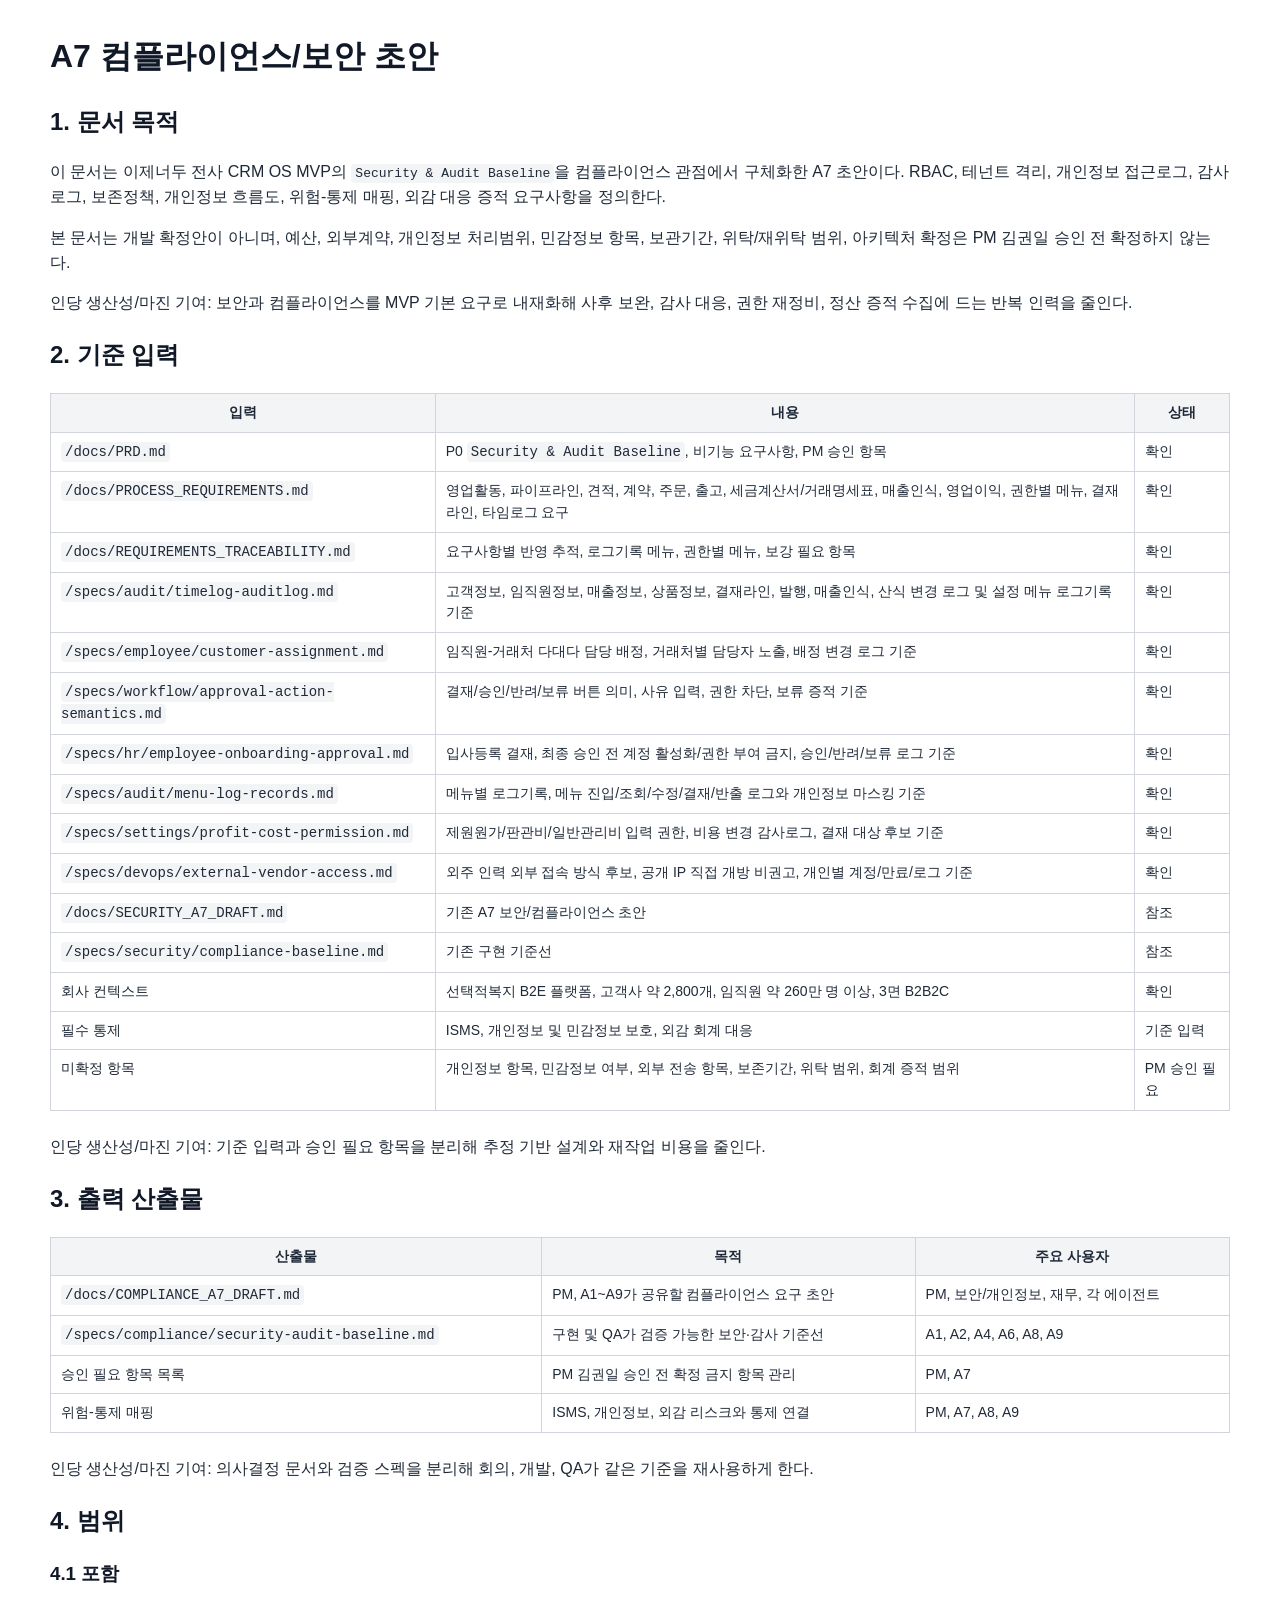
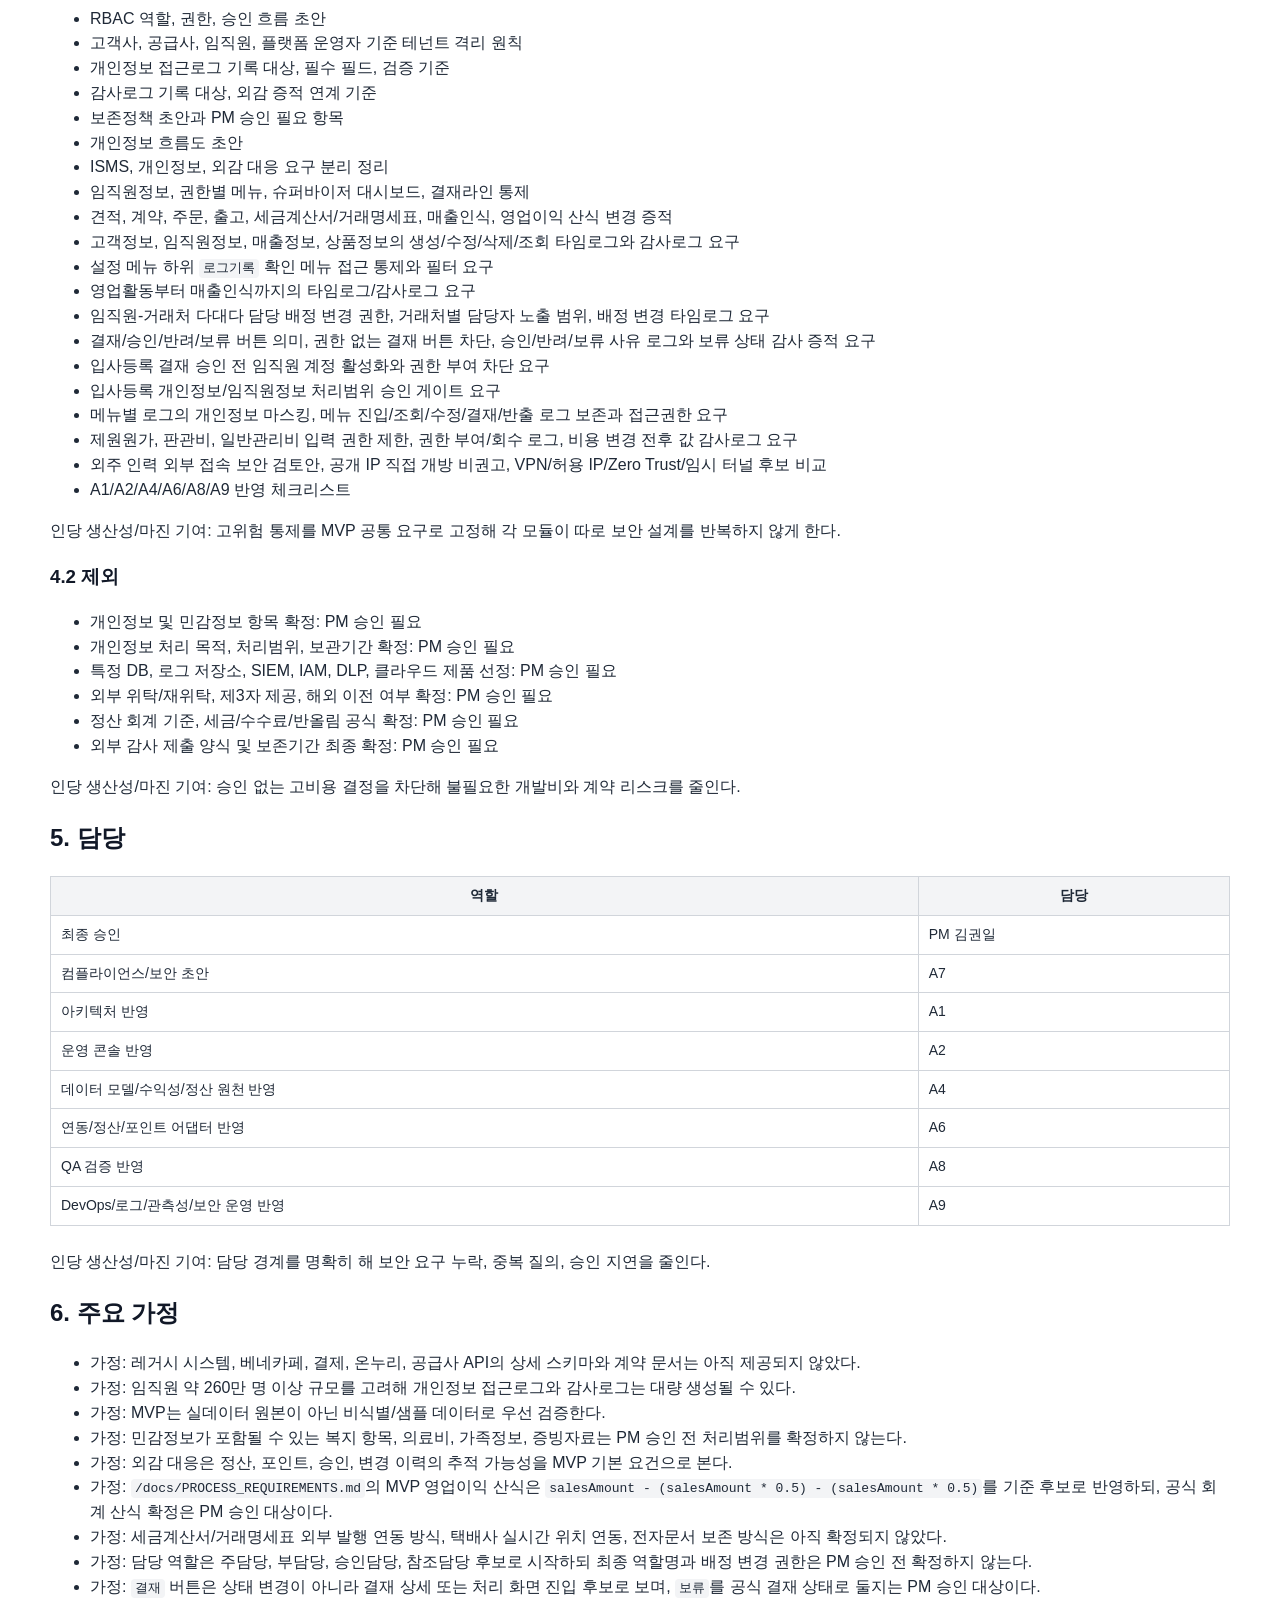
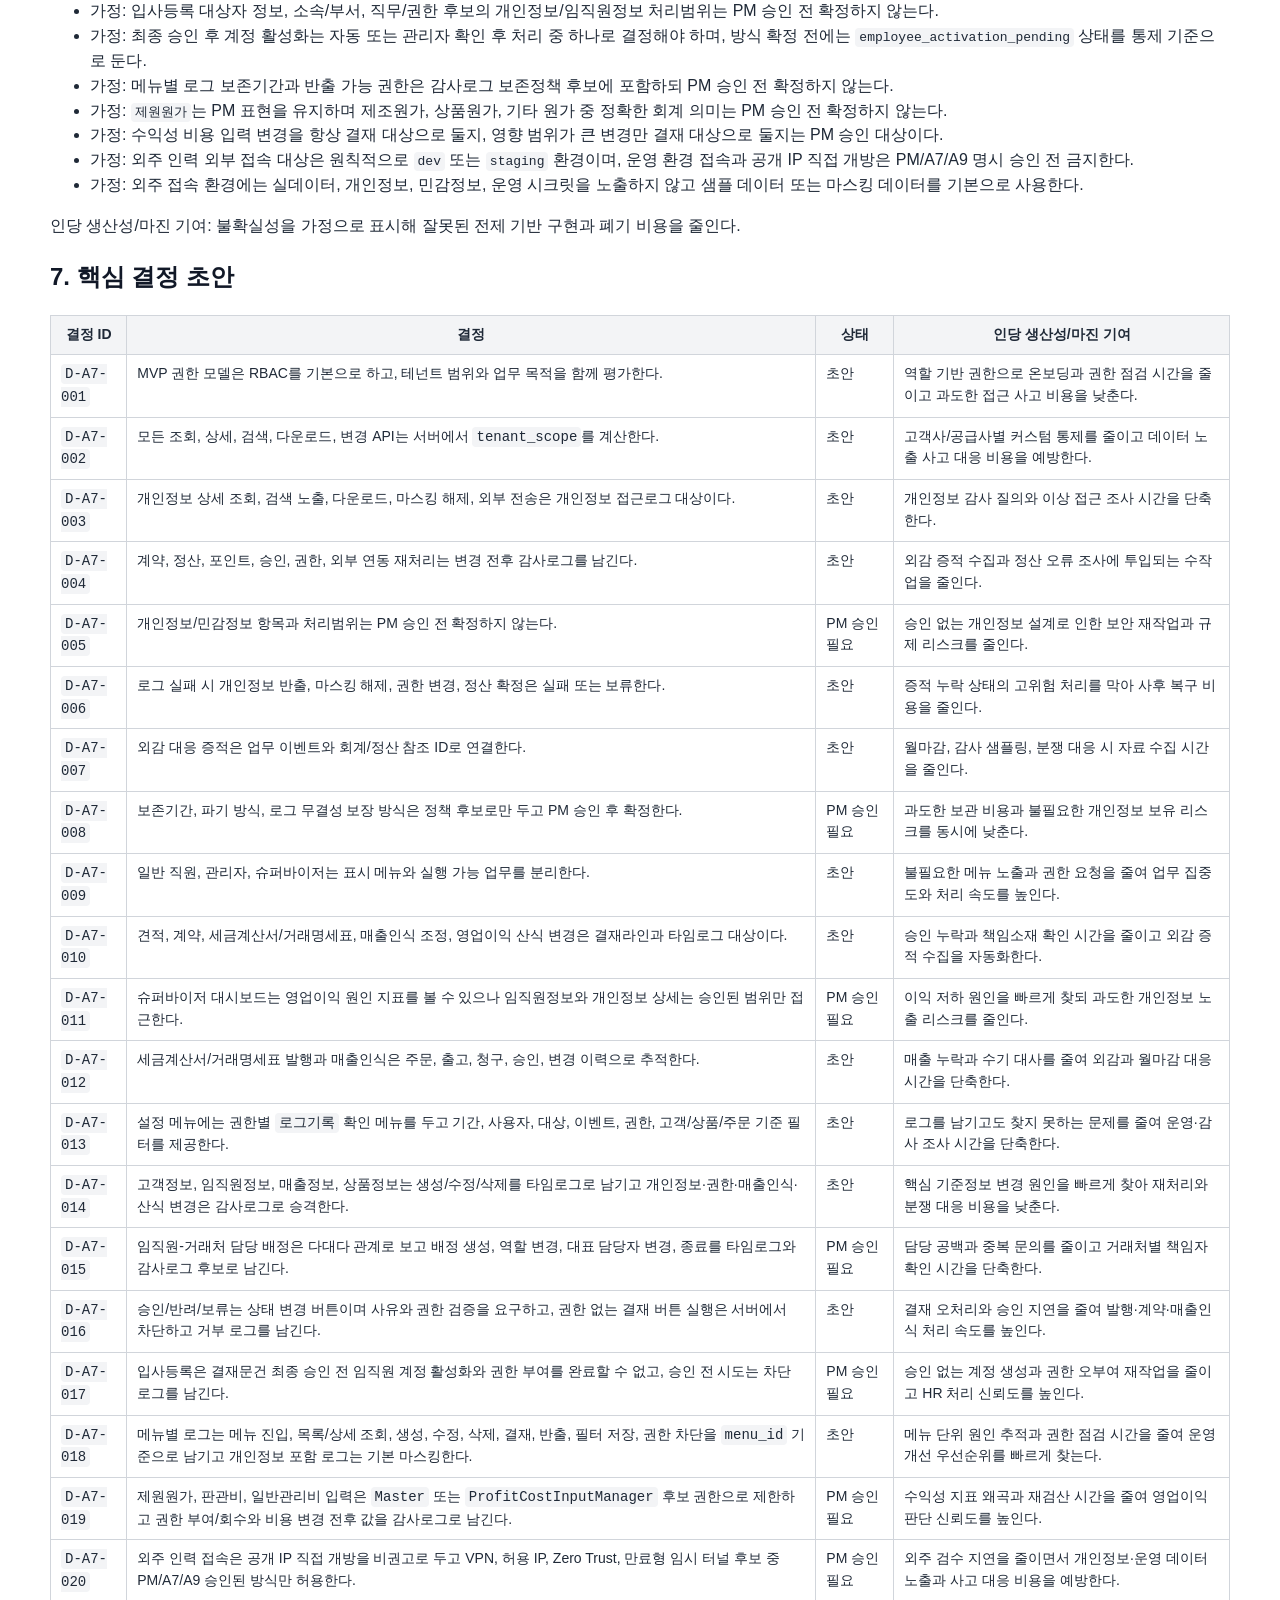
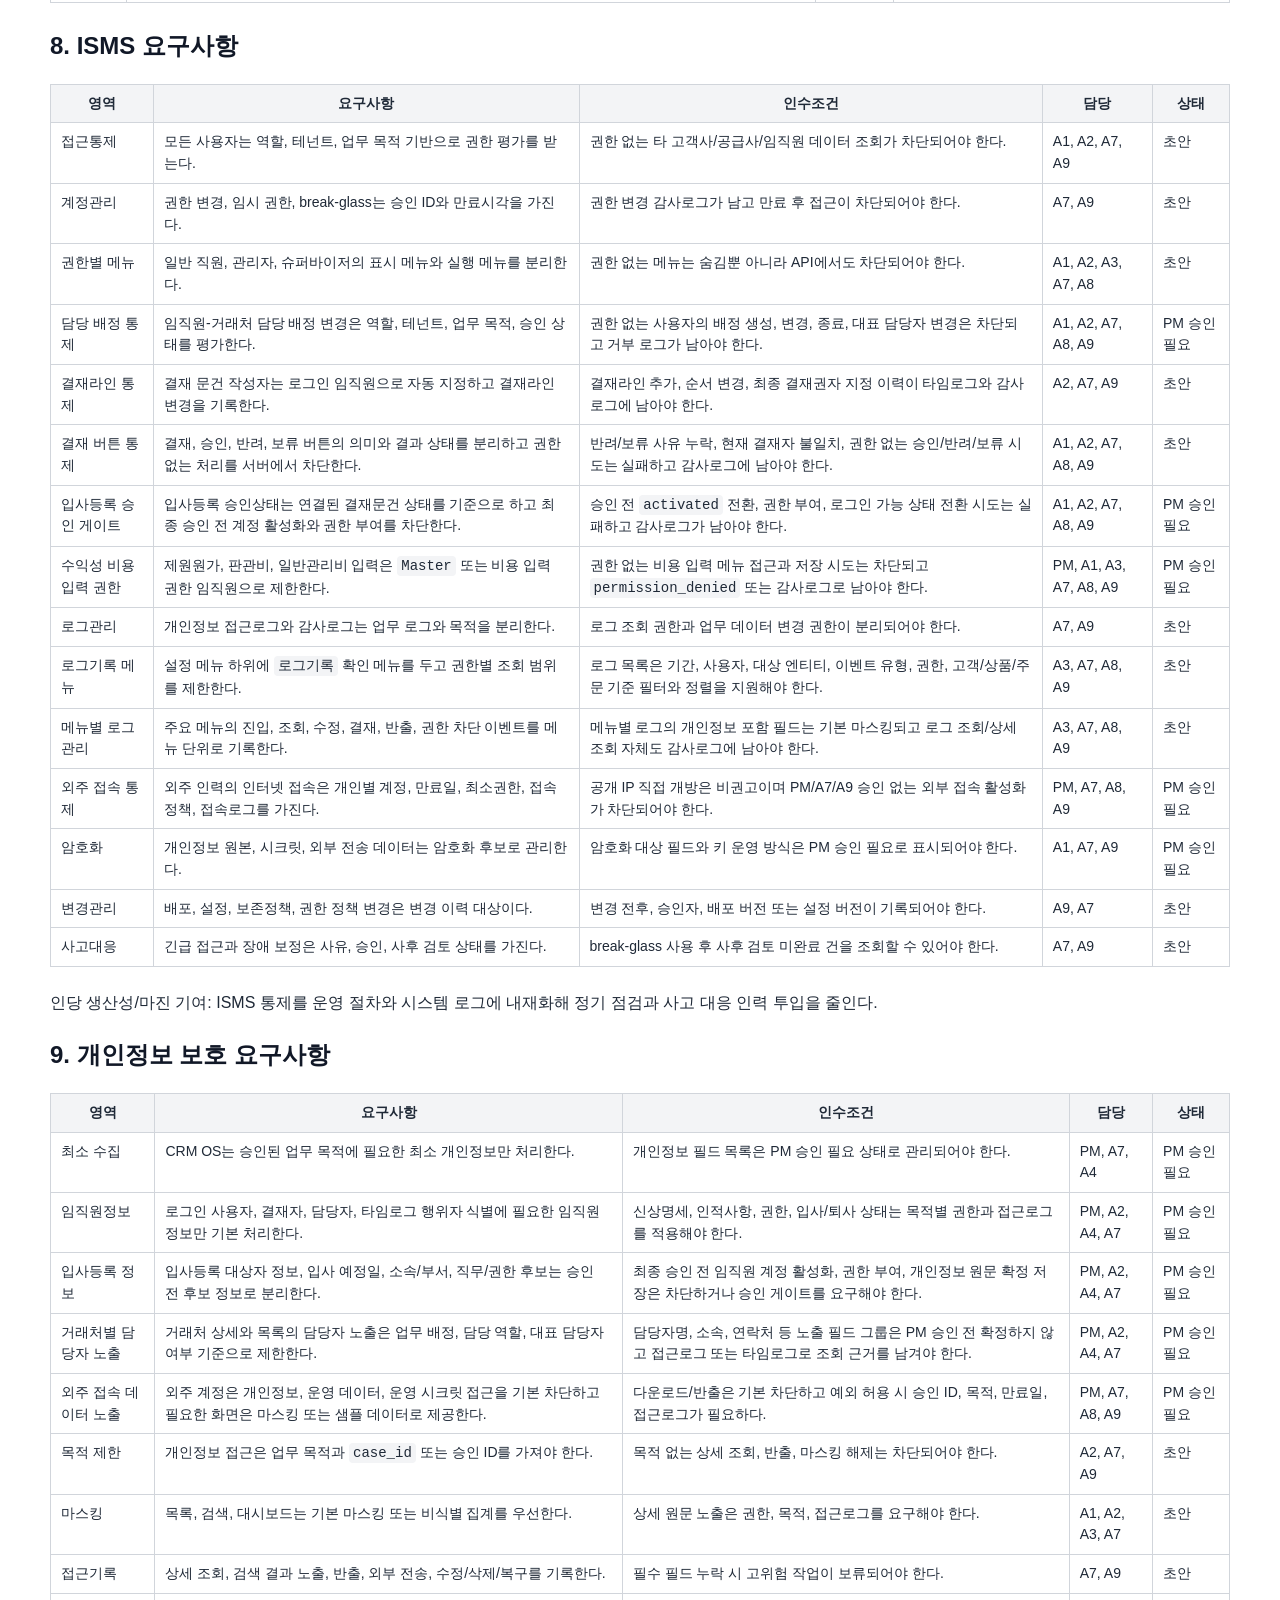
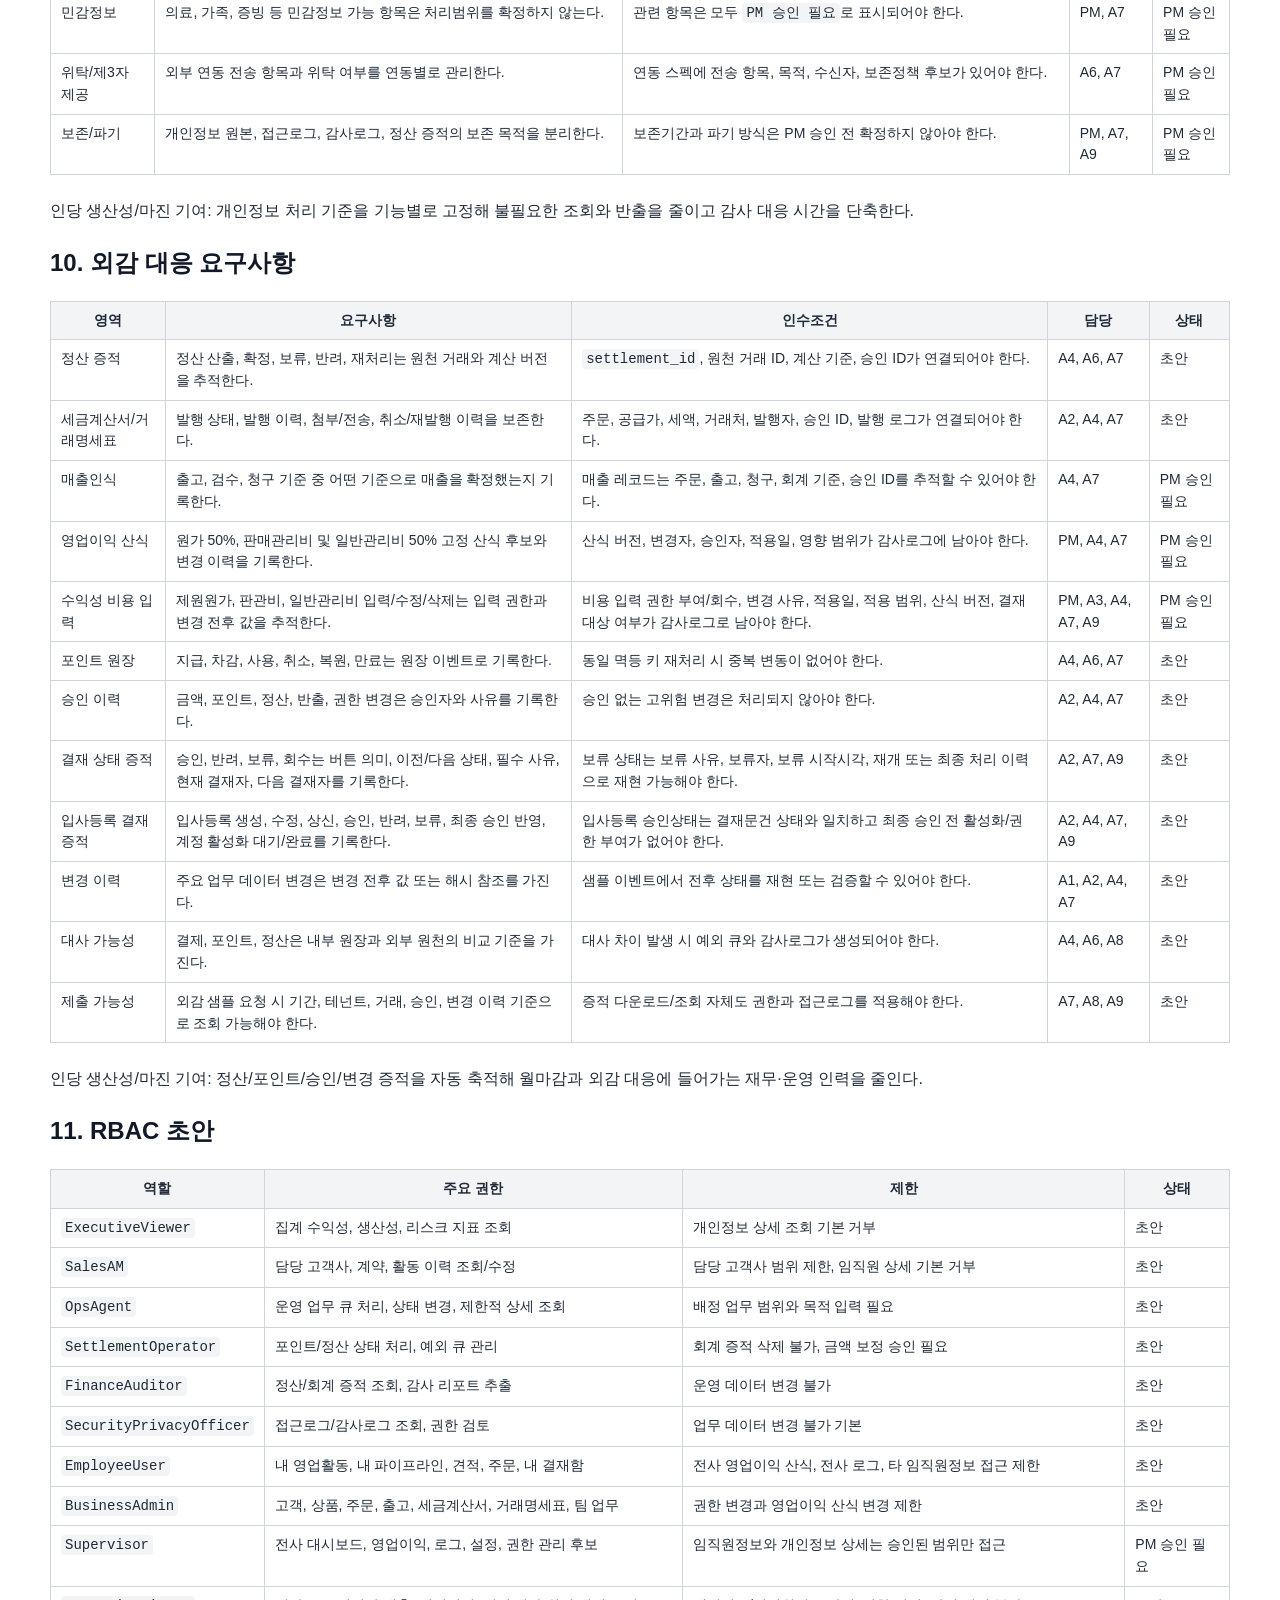
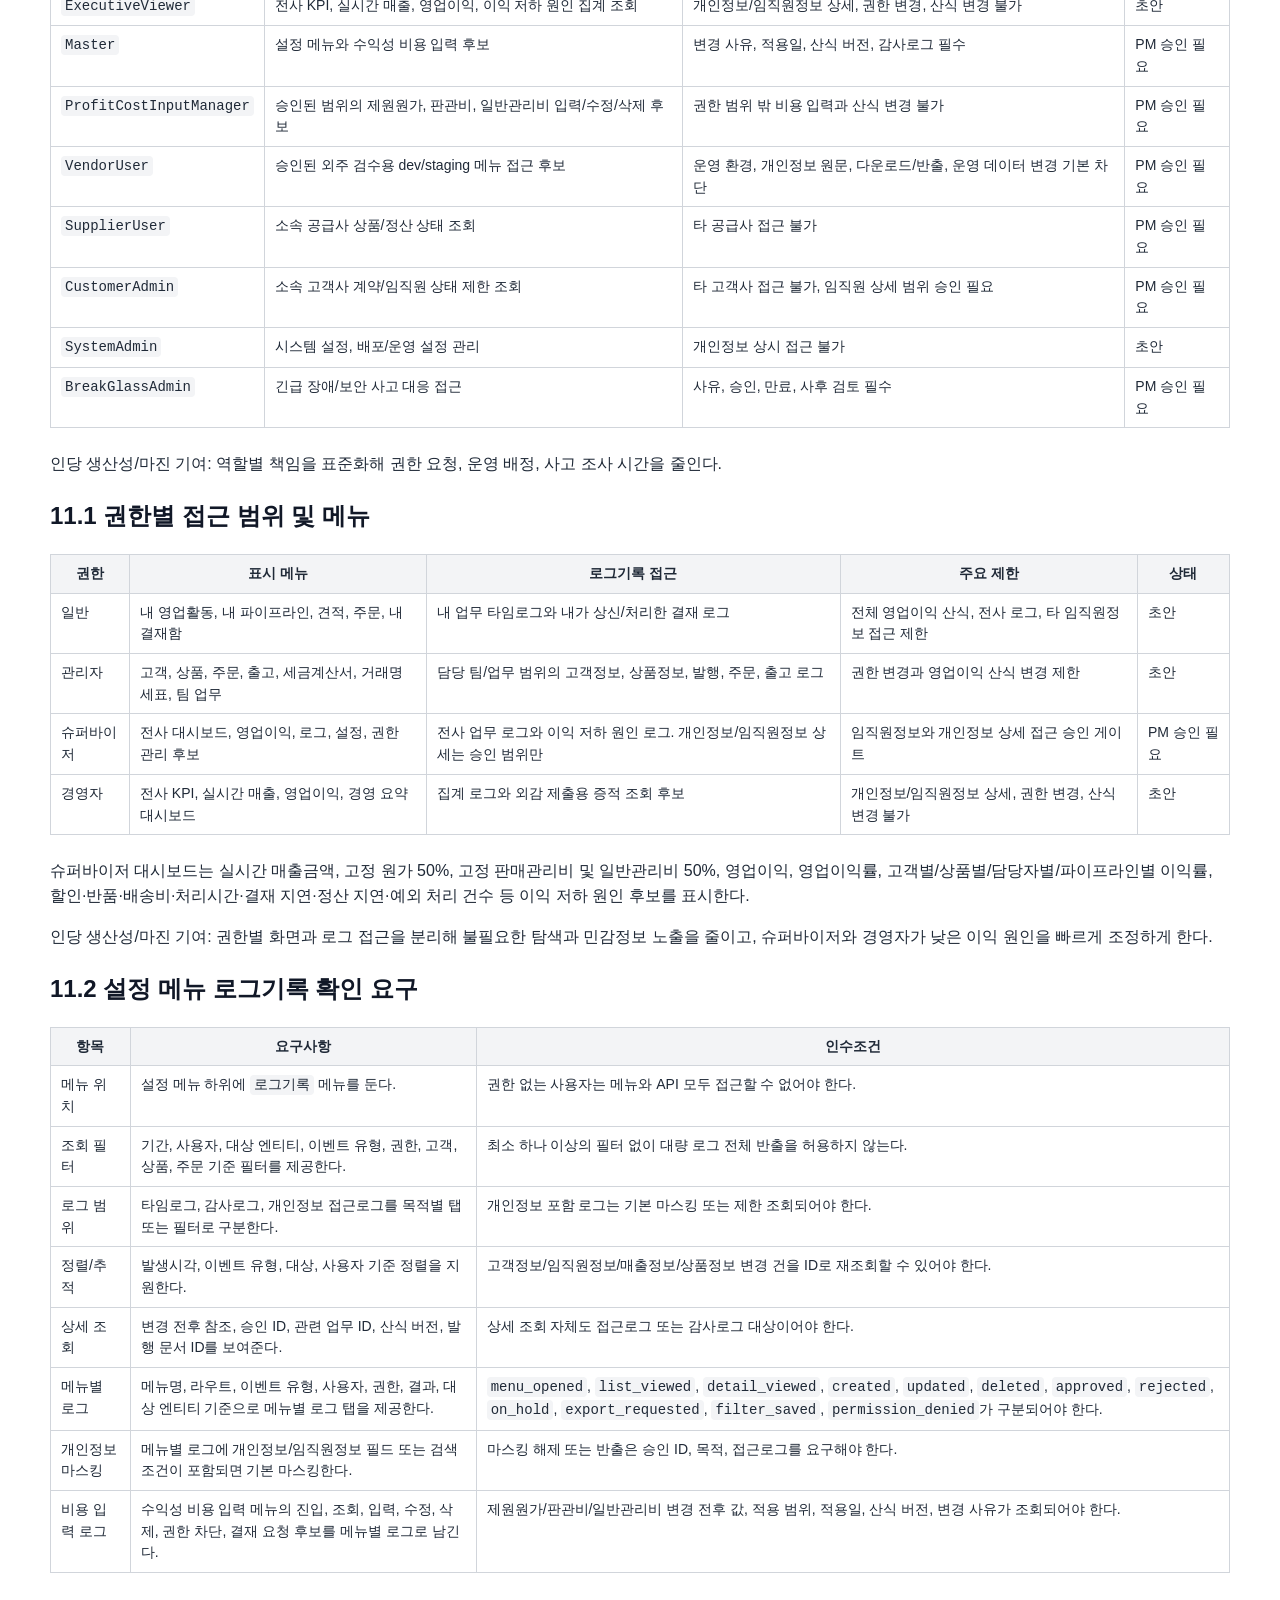
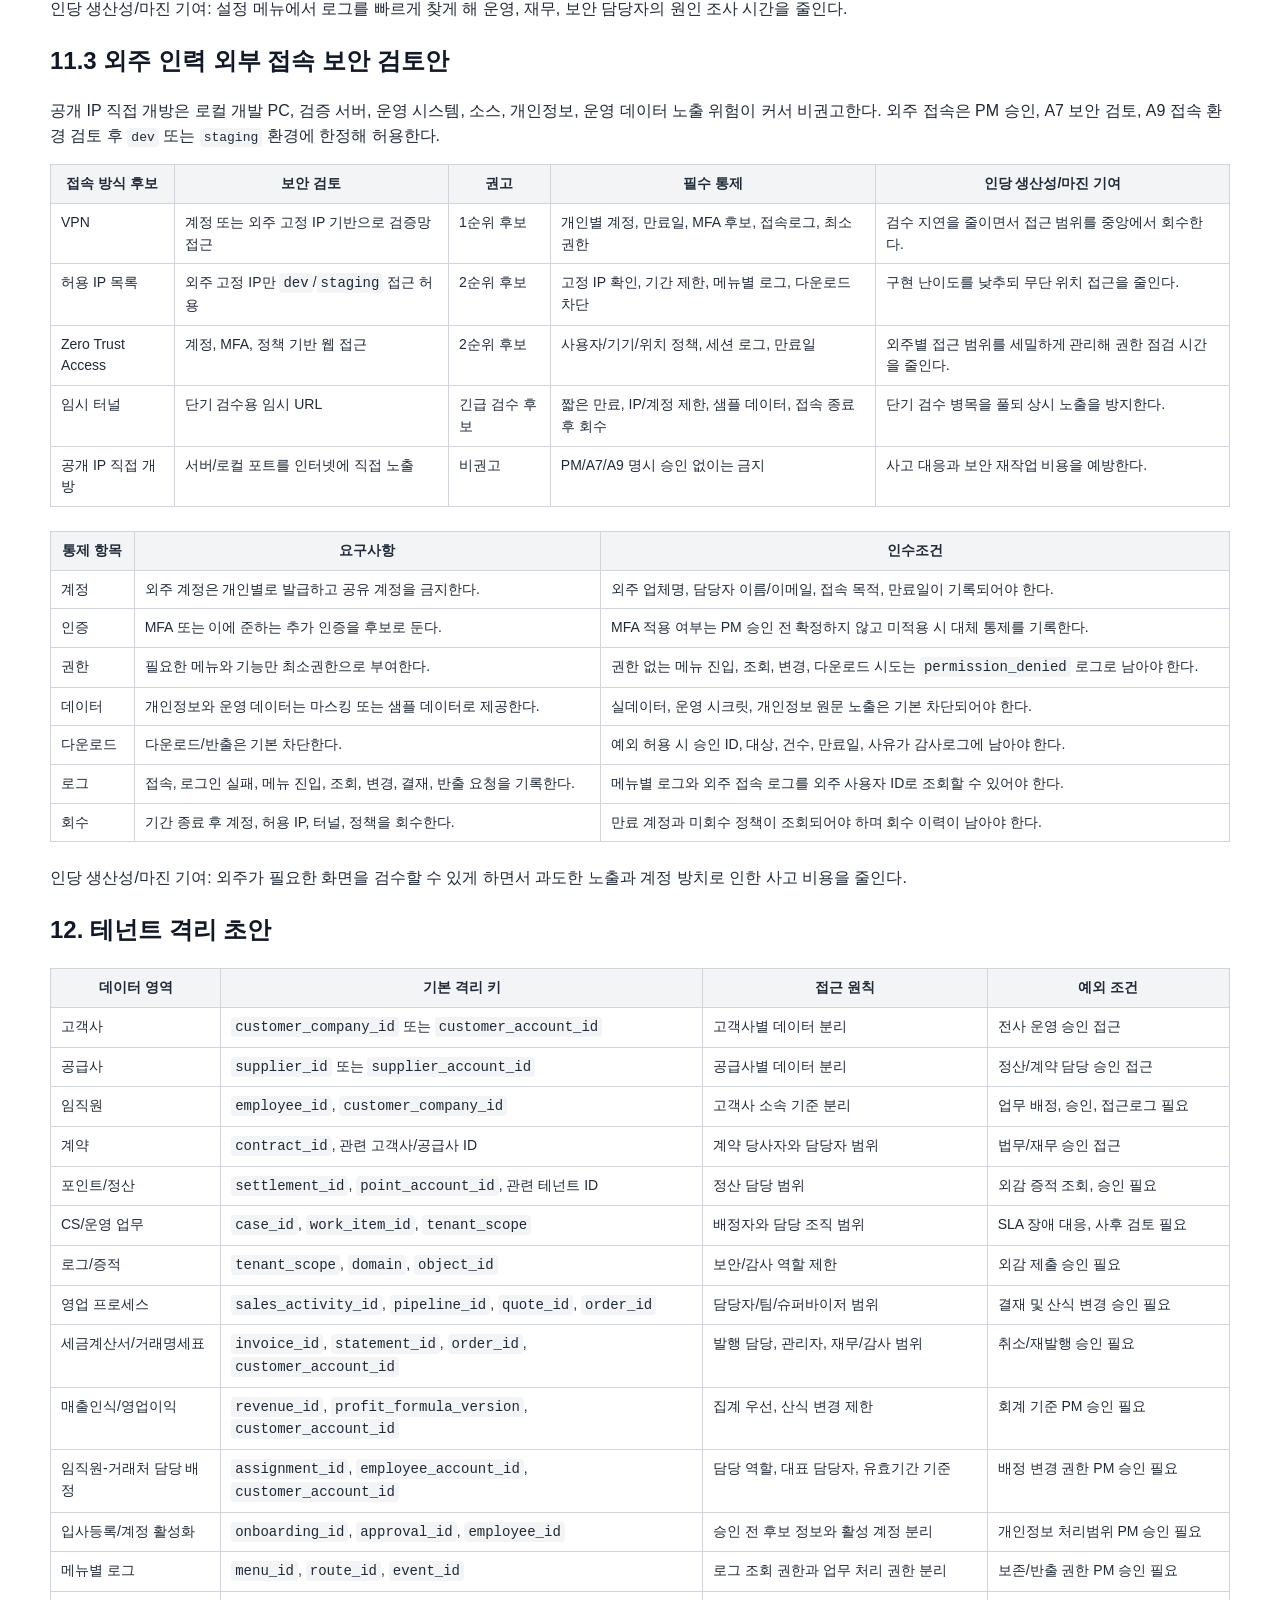
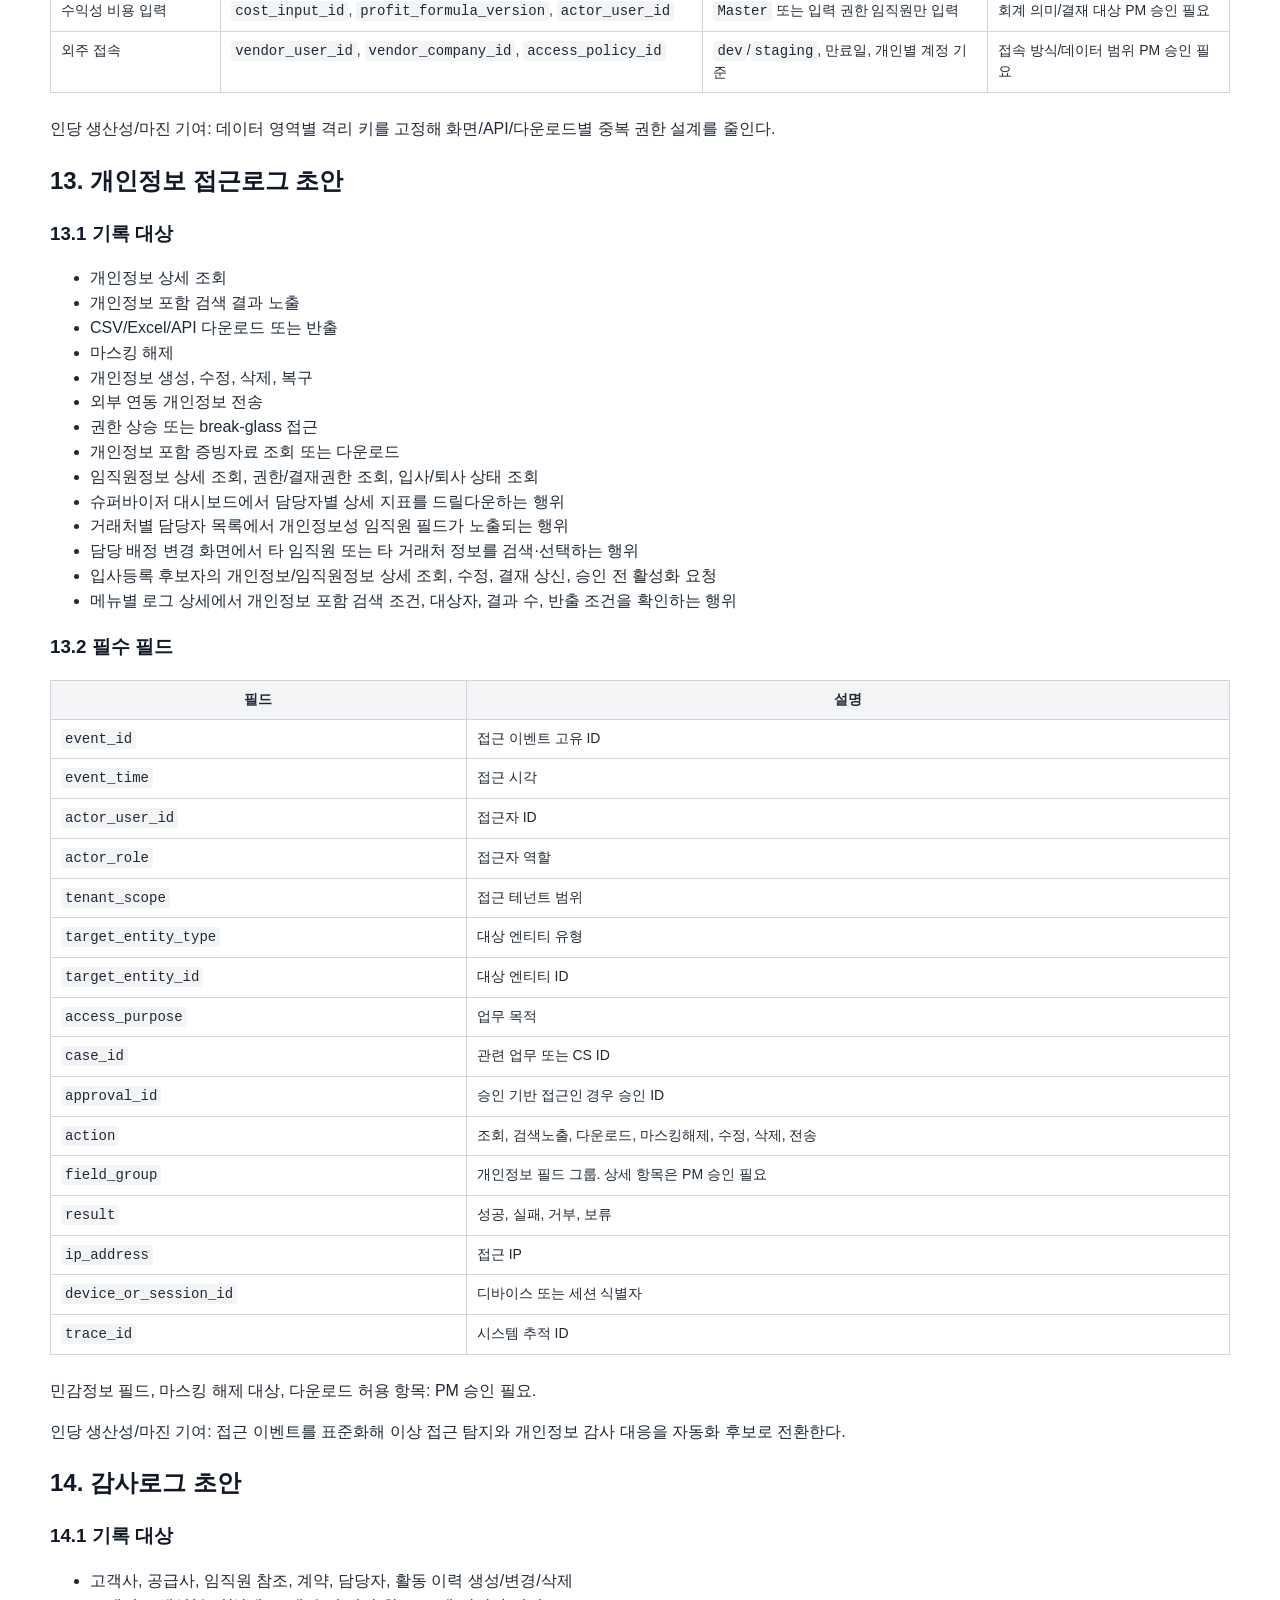
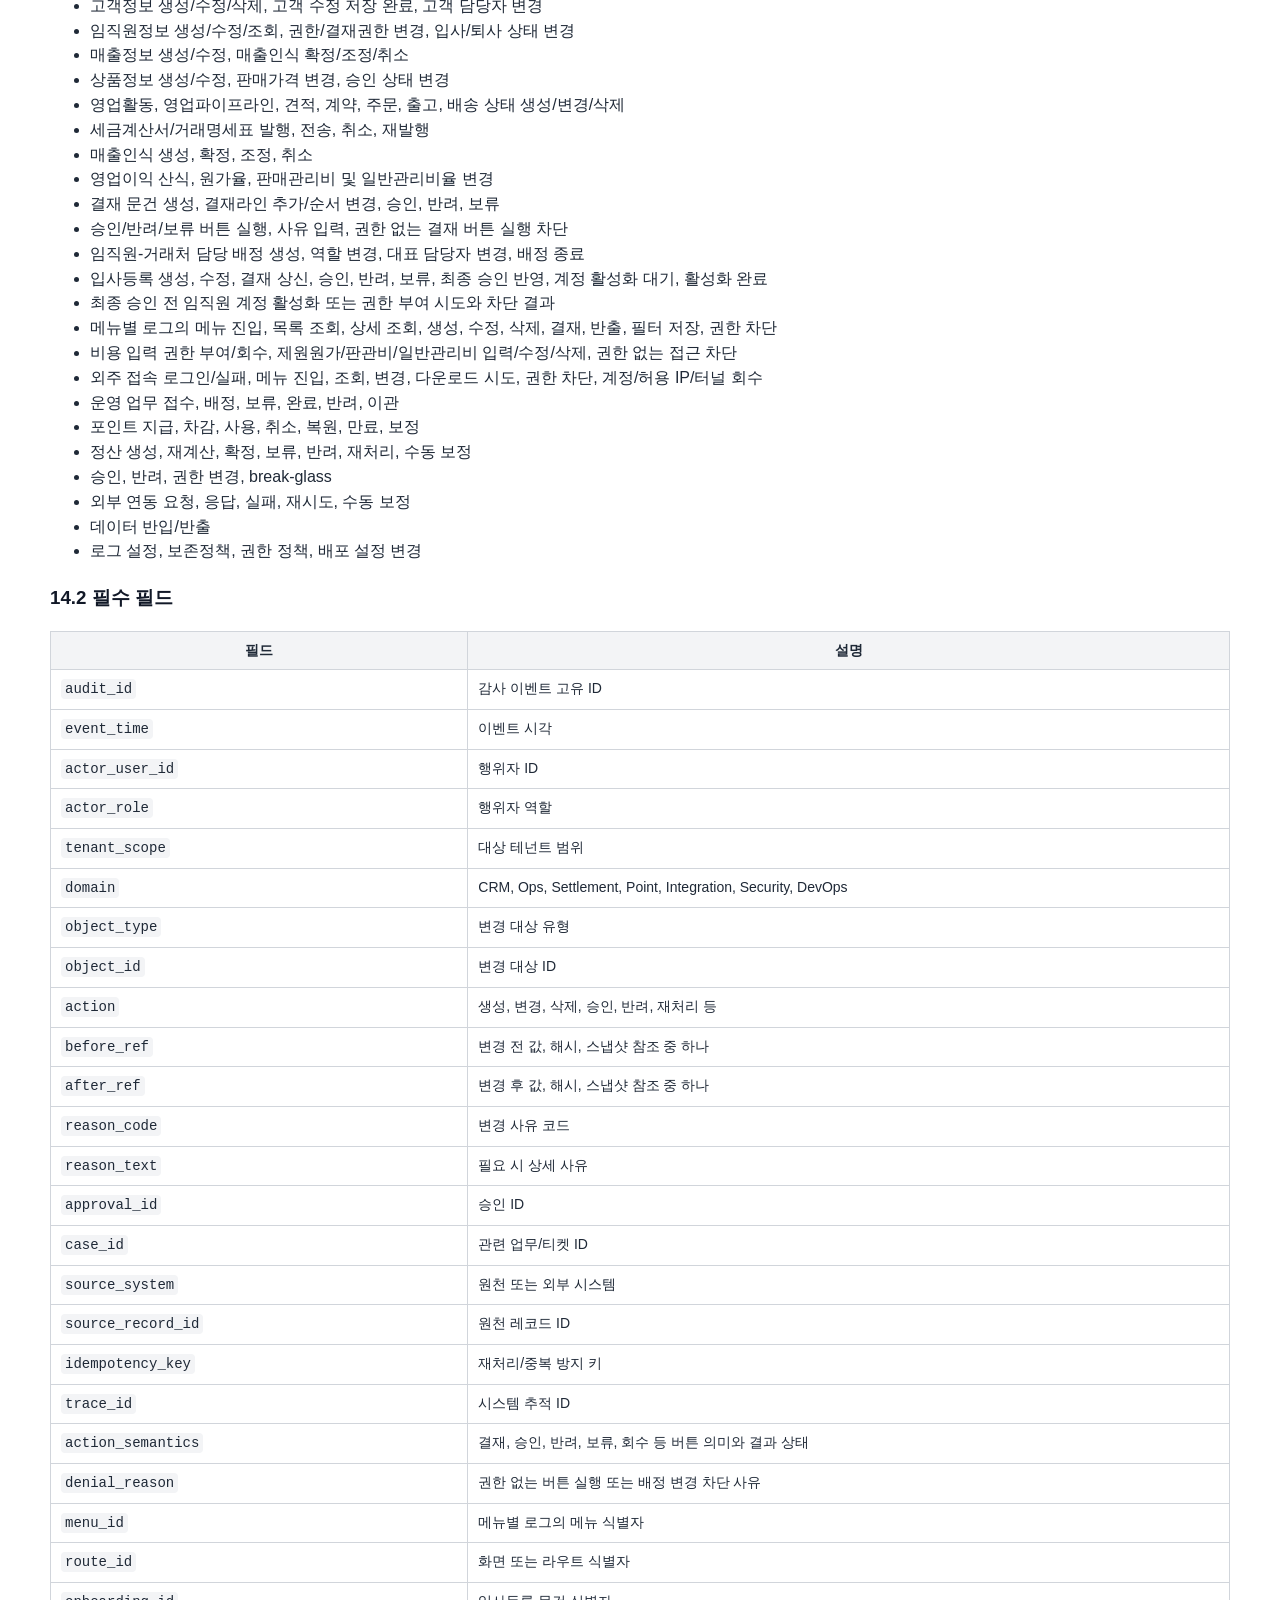
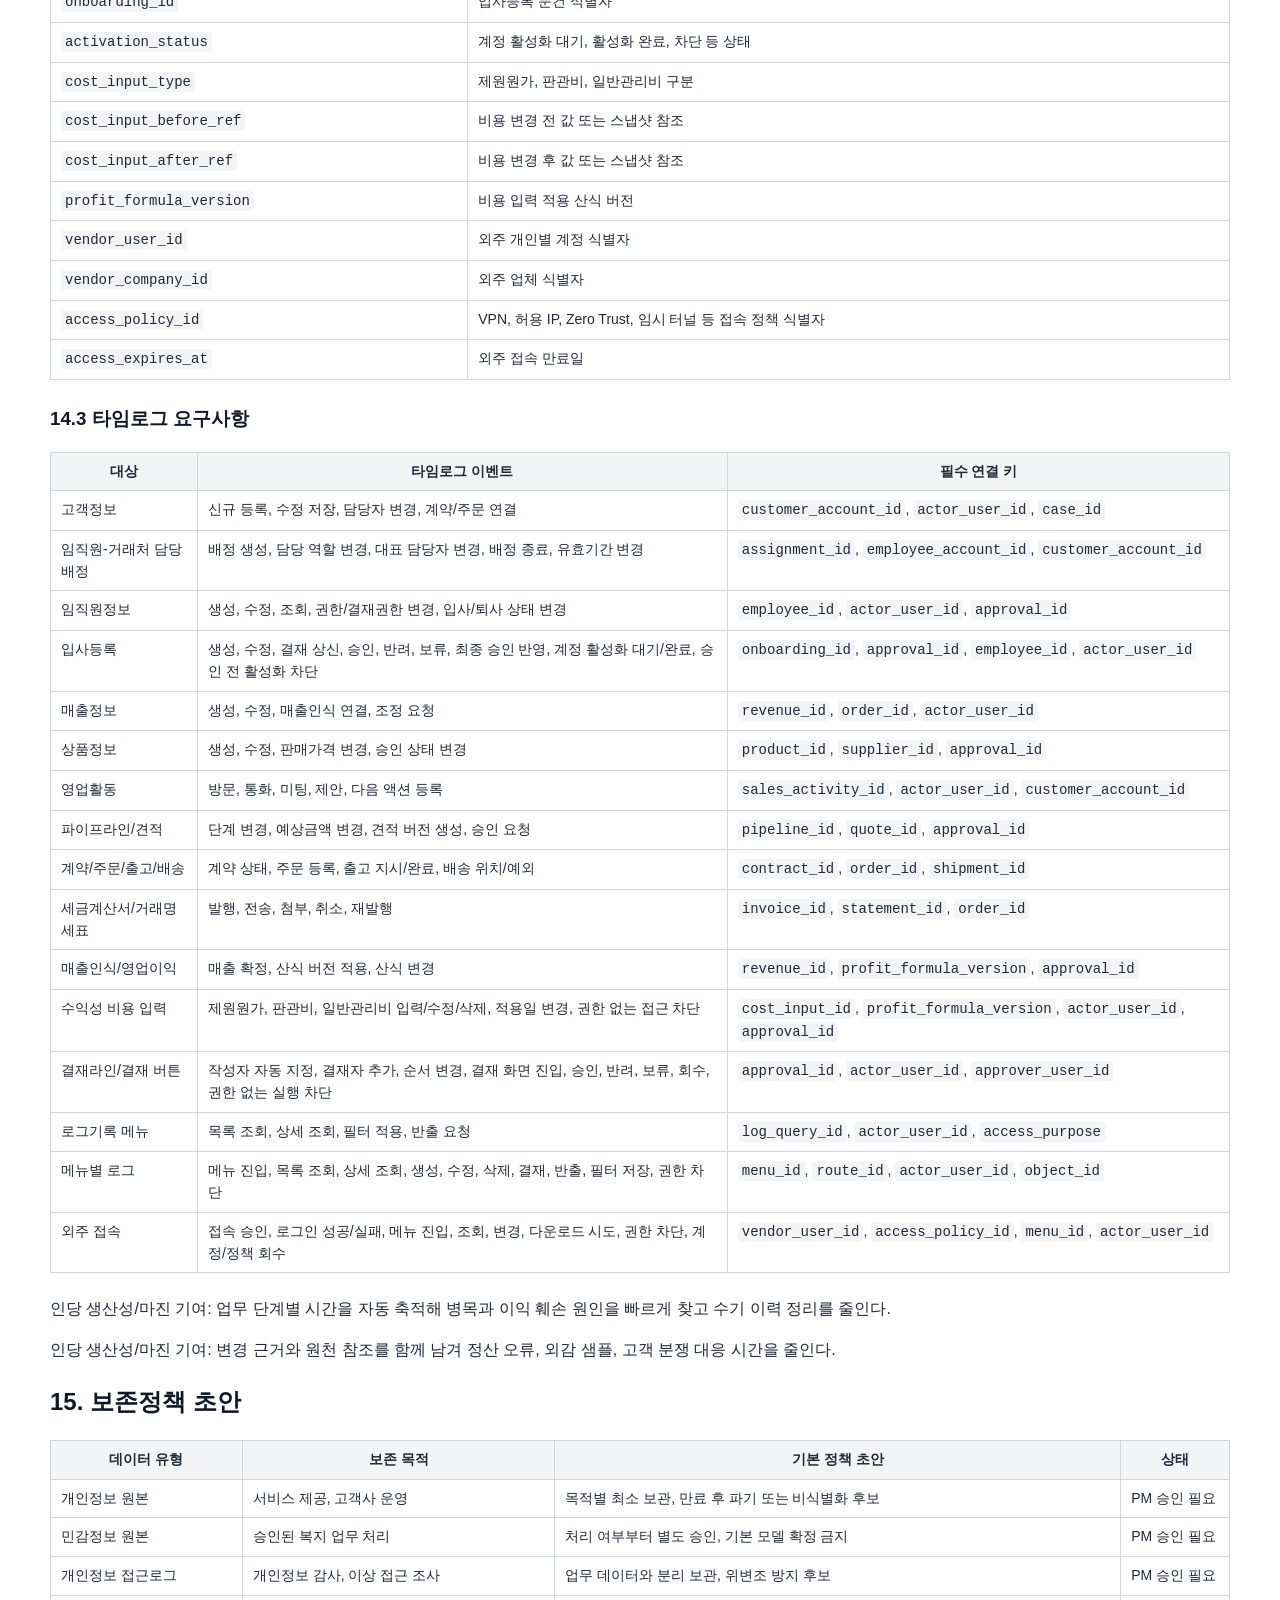
==== docs/COMPLIANCE_A7_DRAFT.md.preview.html @ 76a2236f "Document CRM OS workflow and vendor access specs" ====
<!doctype html>
<html lang="ko">
<head>
<meta charset="utf-8">
<title>COMPLIANCE_A7_DRAFT</title>
<style>
body { font-family: -apple-system, BlinkMacSystemFont, 'Segoe UI', sans-serif; line-height: 1.55; max-width: 1180px; margin: 32px auto; padding: 0 24px; color: #1f2937; }
h1, h2, h3 { color: #111827; }
table { border-collapse: collapse; width: 100%; margin: 16px 0 24px; font-size: 14px; }
th, td { border: 1px solid #d1d5db; padding: 8px 10px; vertical-align: top; }
th { background: #f3f4f6; font-weight: 700; }
code { background: #f3f4f6; padding: 2px 4px; border-radius: 4px; }
pre { background: #111827; color: #f9fafb; padding: 16px; border-radius: 6px; overflow-x: auto; }
pre code { background: transparent; padding: 0; color: inherit; }
</style>
</head>
<body>
<h1>A7 컴플라이언스/보안 초안</h1>
<h2>1. 문서 목적</h2>
<p>이 문서는 이제너두 전사 CRM OS MVP의 <code>Security &amp; Audit Baseline</code>을 컴플라이언스 관점에서 구체화한 A7 초안이다. RBAC, 테넌트 격리, 개인정보 접근로그, 감사로그, 보존정책, 개인정보 흐름도, 위험-통제 매핑, 외감 대응 증적 요구사항을 정의한다.</p>
<p>본 문서는 개발 확정안이 아니며, 예산, 외부계약, 개인정보 처리범위, 민감정보 항목, 보관기간, 위탁/재위탁 범위, 아키텍처 확정은 PM 김권일 승인 전 확정하지 않는다.</p>
<p>인당 생산성/마진 기여: 보안과 컴플라이언스를 MVP 기본 요구로 내재화해 사후 보완, 감사 대응, 권한 재정비, 정산 증적 수집에 드는 반복 인력을 줄인다.</p>
<h2>2. 기준 입력</h2>
<table>
<thead>
<tr>
<th>입력</th>
<th>내용</th>
<th>상태</th>
</tr>
</thead>
<tbody>
<tr>
<td><code>/docs/PRD.md</code></td>
<td>P0 <code>Security &amp; Audit Baseline</code>, 비기능 요구사항, PM 승인 항목</td>
<td>확인</td>
</tr>
<tr>
<td><code>/docs/PROCESS_REQUIREMENTS.md</code></td>
<td>영업활동, 파이프라인, 견적, 계약, 주문, 출고, 세금계산서/거래명세표, 매출인식, 영업이익, 권한별 메뉴, 결재라인, 타임로그 요구</td>
<td>확인</td>
</tr>
<tr>
<td><code>/docs/REQUIREMENTS_TRACEABILITY.md</code></td>
<td>요구사항별 반영 추적, 로그기록 메뉴, 권한별 메뉴, 보강 필요 항목</td>
<td>확인</td>
</tr>
<tr>
<td><code>/specs/audit/timelog-auditlog.md</code></td>
<td>고객정보, 임직원정보, 매출정보, 상품정보, 결재라인, 발행, 매출인식, 산식 변경 로그 및 설정 메뉴 로그기록 기준</td>
<td>확인</td>
</tr>
<tr>
<td><code>/specs/employee/customer-assignment.md</code></td>
<td>임직원-거래처 다대다 담당 배정, 거래처별 담당자 노출, 배정 변경 로그 기준</td>
<td>확인</td>
</tr>
<tr>
<td><code>/specs/workflow/approval-action-semantics.md</code></td>
<td>결재/승인/반려/보류 버튼 의미, 사유 입력, 권한 차단, 보류 증적 기준</td>
<td>확인</td>
</tr>
<tr>
<td><code>/specs/hr/employee-onboarding-approval.md</code></td>
<td>입사등록 결재, 최종 승인 전 계정 활성화/권한 부여 금지, 승인/반려/보류 로그 기준</td>
<td>확인</td>
</tr>
<tr>
<td><code>/specs/audit/menu-log-records.md</code></td>
<td>메뉴별 로그기록, 메뉴 진입/조회/수정/결재/반출 로그와 개인정보 마스킹 기준</td>
<td>확인</td>
</tr>
<tr>
<td><code>/specs/settings/profit-cost-permission.md</code></td>
<td>제원원가/판관비/일반관리비 입력 권한, 비용 변경 감사로그, 결재 대상 후보 기준</td>
<td>확인</td>
</tr>
<tr>
<td><code>/specs/devops/external-vendor-access.md</code></td>
<td>외주 인력 외부 접속 방식 후보, 공개 IP 직접 개방 비권고, 개인별 계정/만료/로그 기준</td>
<td>확인</td>
</tr>
<tr>
<td><code>/docs/SECURITY_A7_DRAFT.md</code></td>
<td>기존 A7 보안/컴플라이언스 초안</td>
<td>참조</td>
</tr>
<tr>
<td><code>/specs/security/compliance-baseline.md</code></td>
<td>기존 구현 기준선</td>
<td>참조</td>
</tr>
<tr>
<td>회사 컨텍스트</td>
<td>선택적복지 B2E 플랫폼, 고객사 약 2,800개, 임직원 약 260만 명 이상, 3면 B2B2C</td>
<td>확인</td>
</tr>
<tr>
<td>필수 통제</td>
<td>ISMS, 개인정보 및 민감정보 보호, 외감 회계 대응</td>
<td>기준 입력</td>
</tr>
<tr>
<td>미확정 항목</td>
<td>개인정보 항목, 민감정보 여부, 외부 전송 항목, 보존기간, 위탁 범위, 회계 증적 범위</td>
<td>PM 승인 필요</td>
</tr>
</tbody>
</table>
<p>인당 생산성/마진 기여: 기준 입력과 승인 필요 항목을 분리해 추정 기반 설계와 재작업 비용을 줄인다.</p>
<h2>3. 출력 산출물</h2>
<table>
<thead>
<tr>
<th>산출물</th>
<th>목적</th>
<th>주요 사용자</th>
</tr>
</thead>
<tbody>
<tr>
<td><code>/docs/COMPLIANCE_A7_DRAFT.md</code></td>
<td>PM, A1~A9가 공유할 컴플라이언스 요구 초안</td>
<td>PM, 보안/개인정보, 재무, 각 에이전트</td>
</tr>
<tr>
<td><code>/specs/compliance/security-audit-baseline.md</code></td>
<td>구현 및 QA가 검증 가능한 보안·감사 기준선</td>
<td>A1, A2, A4, A6, A8, A9</td>
</tr>
<tr>
<td>승인 필요 항목 목록</td>
<td>PM 김권일 승인 전 확정 금지 항목 관리</td>
<td>PM, A7</td>
</tr>
<tr>
<td>위험-통제 매핑</td>
<td>ISMS, 개인정보, 외감 리스크와 통제 연결</td>
<td>PM, A7, A8, A9</td>
</tr>
</tbody>
</table>
<p>인당 생산성/마진 기여: 의사결정 문서와 검증 스펙을 분리해 회의, 개발, QA가 같은 기준을 재사용하게 한다.</p>
<h2>4. 범위</h2>
<h3>4.1 포함</h3>
<ul>
<li>RBAC 역할, 권한, 승인 흐름 초안</li>
<li>고객사, 공급사, 임직원, 플랫폼 운영자 기준 테넌트 격리 원칙</li>
<li>개인정보 접근로그 기록 대상, 필수 필드, 검증 기준</li>
<li>감사로그 기록 대상, 외감 증적 연계 기준</li>
<li>보존정책 초안과 PM 승인 필요 항목</li>
<li>개인정보 흐름도 초안</li>
<li>ISMS, 개인정보, 외감 대응 요구 분리 정리</li>
<li>임직원정보, 권한별 메뉴, 슈퍼바이저 대시보드, 결재라인 통제</li>
<li>견적, 계약, 주문, 출고, 세금계산서/거래명세표, 매출인식, 영업이익 산식 변경 증적</li>
<li>고객정보, 임직원정보, 매출정보, 상품정보의 생성/수정/삭제/조회 타임로그와 감사로그 요구</li>
<li>설정 메뉴 하위 <code>로그기록</code> 확인 메뉴 접근 통제와 필터 요구</li>
<li>영업활동부터 매출인식까지의 타임로그/감사로그 요구</li>
<li>임직원-거래처 다대다 담당 배정 변경 권한, 거래처별 담당자 노출 범위, 배정 변경 타임로그 요구</li>
<li>결재/승인/반려/보류 버튼 의미, 권한 없는 결재 버튼 차단, 승인/반려/보류 사유 로그와 보류 상태 감사 증적 요구</li>
<li>입사등록 결재 승인 전 임직원 계정 활성화와 권한 부여 차단 요구</li>
<li>입사등록 개인정보/임직원정보 처리범위 승인 게이트 요구</li>
<li>메뉴별 로그의 개인정보 마스킹, 메뉴 진입/조회/수정/결재/반출 로그 보존과 접근권한 요구</li>
<li>제원원가, 판관비, 일반관리비 입력 권한 제한, 권한 부여/회수 로그, 비용 변경 전후 값 감사로그 요구</li>
<li>외주 인력 외부 접속 보안 검토안, 공개 IP 직접 개방 비권고, VPN/허용 IP/Zero Trust/임시 터널 후보 비교</li>
<li>A1/A2/A4/A6/A8/A9 반영 체크리스트</li>
</ul>
<p>인당 생산성/마진 기여: 고위험 통제를 MVP 공통 요구로 고정해 각 모듈이 따로 보안 설계를 반복하지 않게 한다.</p>
<h3>4.2 제외</h3>
<ul>
<li>개인정보 및 민감정보 항목 확정: PM 승인 필요</li>
<li>개인정보 처리 목적, 처리범위, 보관기간 확정: PM 승인 필요</li>
<li>특정 DB, 로그 저장소, SIEM, IAM, DLP, 클라우드 제품 선정: PM 승인 필요</li>
<li>외부 위탁/재위탁, 제3자 제공, 해외 이전 여부 확정: PM 승인 필요</li>
<li>정산 회계 기준, 세금/수수료/반올림 공식 확정: PM 승인 필요</li>
<li>외부 감사 제출 양식 및 보존기간 최종 확정: PM 승인 필요</li>
</ul>
<p>인당 생산성/마진 기여: 승인 없는 고비용 결정을 차단해 불필요한 개발비와 계약 리스크를 줄인다.</p>
<h2>5. 담당</h2>
<table>
<thead>
<tr>
<th>역할</th>
<th>담당</th>
</tr>
</thead>
<tbody>
<tr>
<td>최종 승인</td>
<td>PM 김권일</td>
</tr>
<tr>
<td>컴플라이언스/보안 초안</td>
<td>A7</td>
</tr>
<tr>
<td>아키텍처 반영</td>
<td>A1</td>
</tr>
<tr>
<td>운영 콘솔 반영</td>
<td>A2</td>
</tr>
<tr>
<td>데이터 모델/수익성/정산 원천 반영</td>
<td>A4</td>
</tr>
<tr>
<td>연동/정산/포인트 어댑터 반영</td>
<td>A6</td>
</tr>
<tr>
<td>QA 검증 반영</td>
<td>A8</td>
</tr>
<tr>
<td>DevOps/로그/관측성/보안 운영 반영</td>
<td>A9</td>
</tr>
</tbody>
</table>
<p>인당 생산성/마진 기여: 담당 경계를 명확히 해 보안 요구 누락, 중복 질의, 승인 지연을 줄인다.</p>
<h2>6. 주요 가정</h2>
<ul>
<li>가정: 레거시 시스템, 베네카페, 결제, 온누리, 공급사 API의 상세 스키마와 계약 문서는 아직 제공되지 않았다.</li>
<li>가정: 임직원 약 260만 명 이상 규모를 고려해 개인정보 접근로그와 감사로그는 대량 생성될 수 있다.</li>
<li>가정: MVP는 실데이터 원본이 아닌 비식별/샘플 데이터로 우선 검증한다.</li>
<li>가정: 민감정보가 포함될 수 있는 복지 항목, 의료비, 가족정보, 증빙자료는 PM 승인 전 처리범위를 확정하지 않는다.</li>
<li>가정: 외감 대응은 정산, 포인트, 승인, 변경 이력의 추적 가능성을 MVP 기본 요건으로 본다.</li>
<li>가정: <code>/docs/PROCESS_REQUIREMENTS.md</code>의 MVP 영업이익 산식은 <code>salesAmount - (salesAmount * 0.5) - (salesAmount * 0.5)</code>를 기준 후보로 반영하되, 공식 회계 산식 확정은 PM 승인 대상이다.</li>
<li>가정: 세금계산서/거래명세표 외부 발행 연동 방식, 택배사 실시간 위치 연동, 전자문서 보존 방식은 아직 확정되지 않았다.</li>
<li>가정: 담당 역할은 주담당, 부담당, 승인담당, 참조담당 후보로 시작하되 최종 역할명과 배정 변경 권한은 PM 승인 전 확정하지 않는다.</li>
<li>가정: <code>결재</code> 버튼은 상태 변경이 아니라 결재 상세 또는 처리 화면 진입 후보로 보며, <code>보류</code>를 공식 결재 상태로 둘지는 PM 승인 대상이다.</li>
<li>가정: 입사등록 대상자 정보, 소속/부서, 직무/권한 후보의 개인정보/임직원정보 처리범위는 PM 승인 전 확정하지 않는다.</li>
<li>가정: 최종 승인 후 계정 활성화는 자동 또는 관리자 확인 후 처리 중 하나로 결정해야 하며, 방식 확정 전에는 <code>employee_activation_pending</code> 상태를 통제 기준으로 둔다.</li>
<li>가정: 메뉴별 로그 보존기간과 반출 가능 권한은 감사로그 보존정책 후보에 포함하되 PM 승인 전 확정하지 않는다.</li>
<li>가정: <code>제원원가</code>는 PM 표현을 유지하며 제조원가, 상품원가, 기타 원가 중 정확한 회계 의미는 PM 승인 전 확정하지 않는다.</li>
<li>가정: 수익성 비용 입력 변경을 항상 결재 대상으로 둘지, 영향 범위가 큰 변경만 결재 대상으로 둘지는 PM 승인 대상이다.</li>
<li>가정: 외주 인력 외부 접속 대상은 원칙적으로 <code>dev</code> 또는 <code>staging</code> 환경이며, 운영 환경 접속과 공개 IP 직접 개방은 PM/A7/A9 명시 승인 전 금지한다.</li>
<li>가정: 외주 접속 환경에는 실데이터, 개인정보, 민감정보, 운영 시크릿을 노출하지 않고 샘플 데이터 또는 마스킹 데이터를 기본으로 사용한다.</li>
</ul>
<p>인당 생산성/마진 기여: 불확실성을 가정으로 표시해 잘못된 전제 기반 구현과 폐기 비용을 줄인다.</p>
<h2>7. 핵심 결정 초안</h2>
<table>
<thead>
<tr>
<th>결정 ID</th>
<th>결정</th>
<th>상태</th>
<th>인당 생산성/마진 기여</th>
</tr>
</thead>
<tbody>
<tr>
<td><code>D-A7-001</code></td>
<td>MVP 권한 모델은 RBAC를 기본으로 하고, 테넌트 범위와 업무 목적을 함께 평가한다.</td>
<td>초안</td>
<td>역할 기반 권한으로 온보딩과 권한 점검 시간을 줄이고 과도한 접근 사고 비용을 낮춘다.</td>
</tr>
<tr>
<td><code>D-A7-002</code></td>
<td>모든 조회, 상세, 검색, 다운로드, 변경 API는 서버에서 <code>tenant_scope</code>를 계산한다.</td>
<td>초안</td>
<td>고객사/공급사별 커스텀 통제를 줄이고 데이터 노출 사고 대응 비용을 예방한다.</td>
</tr>
<tr>
<td><code>D-A7-003</code></td>
<td>개인정보 상세 조회, 검색 노출, 다운로드, 마스킹 해제, 외부 전송은 개인정보 접근로그 대상이다.</td>
<td>초안</td>
<td>개인정보 감사 질의와 이상 접근 조사 시간을 단축한다.</td>
</tr>
<tr>
<td><code>D-A7-004</code></td>
<td>계약, 정산, 포인트, 승인, 권한, 외부 연동 재처리는 변경 전후 감사로그를 남긴다.</td>
<td>초안</td>
<td>외감 증적 수집과 정산 오류 조사에 투입되는 수작업을 줄인다.</td>
</tr>
<tr>
<td><code>D-A7-005</code></td>
<td>개인정보/민감정보 항목과 처리범위는 PM 승인 전 확정하지 않는다.</td>
<td>PM 승인 필요</td>
<td>승인 없는 개인정보 설계로 인한 보안 재작업과 규제 리스크를 줄인다.</td>
</tr>
<tr>
<td><code>D-A7-006</code></td>
<td>로그 실패 시 개인정보 반출, 마스킹 해제, 권한 변경, 정산 확정은 실패 또는 보류한다.</td>
<td>초안</td>
<td>증적 누락 상태의 고위험 처리를 막아 사후 복구 비용을 줄인다.</td>
</tr>
<tr>
<td><code>D-A7-007</code></td>
<td>외감 대응 증적은 업무 이벤트와 회계/정산 참조 ID로 연결한다.</td>
<td>초안</td>
<td>월마감, 감사 샘플링, 분쟁 대응 시 자료 수집 시간을 줄인다.</td>
</tr>
<tr>
<td><code>D-A7-008</code></td>
<td>보존기간, 파기 방식, 로그 무결성 보장 방식은 정책 후보로만 두고 PM 승인 후 확정한다.</td>
<td>PM 승인 필요</td>
<td>과도한 보관 비용과 불필요한 개인정보 보유 리스크를 동시에 낮춘다.</td>
</tr>
<tr>
<td><code>D-A7-009</code></td>
<td>일반 직원, 관리자, 슈퍼바이저는 표시 메뉴와 실행 가능 업무를 분리한다.</td>
<td>초안</td>
<td>불필요한 메뉴 노출과 권한 요청을 줄여 업무 집중도와 처리 속도를 높인다.</td>
</tr>
<tr>
<td><code>D-A7-010</code></td>
<td>견적, 계약, 세금계산서/거래명세표, 매출인식 조정, 영업이익 산식 변경은 결재라인과 타임로그 대상이다.</td>
<td>초안</td>
<td>승인 누락과 책임소재 확인 시간을 줄이고 외감 증적 수집을 자동화한다.</td>
</tr>
<tr>
<td><code>D-A7-011</code></td>
<td>슈퍼바이저 대시보드는 영업이익 원인 지표를 볼 수 있으나 임직원정보와 개인정보 상세는 승인된 범위만 접근한다.</td>
<td>PM 승인 필요</td>
<td>이익 저하 원인을 빠르게 찾되 과도한 개인정보 노출 리스크를 줄인다.</td>
</tr>
<tr>
<td><code>D-A7-012</code></td>
<td>세금계산서/거래명세표 발행과 매출인식은 주문, 출고, 청구, 승인, 변경 이력으로 추적한다.</td>
<td>초안</td>
<td>매출 누락과 수기 대사를 줄여 외감과 월마감 대응 시간을 단축한다.</td>
</tr>
<tr>
<td><code>D-A7-013</code></td>
<td>설정 메뉴에는 권한별 <code>로그기록</code> 확인 메뉴를 두고 기간, 사용자, 대상, 이벤트, 권한, 고객/상품/주문 기준 필터를 제공한다.</td>
<td>초안</td>
<td>로그를 남기고도 찾지 못하는 문제를 줄여 운영·감사 조사 시간을 단축한다.</td>
</tr>
<tr>
<td><code>D-A7-014</code></td>
<td>고객정보, 임직원정보, 매출정보, 상품정보는 생성/수정/삭제를 타임로그로 남기고 개인정보·권한·매출인식·산식 변경은 감사로그로 승격한다.</td>
<td>초안</td>
<td>핵심 기준정보 변경 원인을 빠르게 찾아 재처리와 분쟁 대응 비용을 낮춘다.</td>
</tr>
<tr>
<td><code>D-A7-015</code></td>
<td>임직원-거래처 담당 배정은 다대다 관계로 보고 배정 생성, 역할 변경, 대표 담당자 변경, 종료를 타임로그와 감사로그 후보로 남긴다.</td>
<td>PM 승인 필요</td>
<td>담당 공백과 중복 문의를 줄이고 거래처별 책임자 확인 시간을 단축한다.</td>
</tr>
<tr>
<td><code>D-A7-016</code></td>
<td>승인/반려/보류는 상태 변경 버튼이며 사유와 권한 검증을 요구하고, 권한 없는 결재 버튼 실행은 서버에서 차단하고 거부 로그를 남긴다.</td>
<td>초안</td>
<td>결재 오처리와 승인 지연을 줄여 발행·계약·매출인식 처리 속도를 높인다.</td>
</tr>
<tr>
<td><code>D-A7-017</code></td>
<td>입사등록은 결재문건 최종 승인 전 임직원 계정 활성화와 권한 부여를 완료할 수 없고, 승인 전 시도는 차단 로그를 남긴다.</td>
<td>PM 승인 필요</td>
<td>승인 없는 계정 생성과 권한 오부여 재작업을 줄이고 HR 처리 신뢰도를 높인다.</td>
</tr>
<tr>
<td><code>D-A7-018</code></td>
<td>메뉴별 로그는 메뉴 진입, 목록/상세 조회, 생성, 수정, 삭제, 결재, 반출, 필터 저장, 권한 차단을 <code>menu_id</code> 기준으로 남기고 개인정보 포함 로그는 기본 마스킹한다.</td>
<td>초안</td>
<td>메뉴 단위 원인 추적과 권한 점검 시간을 줄여 운영 개선 우선순위를 빠르게 찾는다.</td>
</tr>
<tr>
<td><code>D-A7-019</code></td>
<td>제원원가, 판관비, 일반관리비 입력은 <code>Master</code> 또는 <code>ProfitCostInputManager</code> 후보 권한으로 제한하고 권한 부여/회수와 비용 변경 전후 값을 감사로그로 남긴다.</td>
<td>PM 승인 필요</td>
<td>수익성 지표 왜곡과 재검산 시간을 줄여 영업이익 판단 신뢰도를 높인다.</td>
</tr>
<tr>
<td><code>D-A7-020</code></td>
<td>외주 인력 접속은 공개 IP 직접 개방을 비권고로 두고 VPN, 허용 IP, Zero Trust, 만료형 임시 터널 후보 중 PM/A7/A9 승인된 방식만 허용한다.</td>
<td>PM 승인 필요</td>
<td>외주 검수 지연을 줄이면서 개인정보·운영 데이터 노출과 사고 대응 비용을 예방한다.</td>
</tr>
</tbody>
</table>
<h2>8. ISMS 요구사항</h2>
<table>
<thead>
<tr>
<th>영역</th>
<th>요구사항</th>
<th>인수조건</th>
<th>담당</th>
<th>상태</th>
</tr>
</thead>
<tbody>
<tr>
<td>접근통제</td>
<td>모든 사용자는 역할, 테넌트, 업무 목적 기반으로 권한 평가를 받는다.</td>
<td>권한 없는 타 고객사/공급사/임직원 데이터 조회가 차단되어야 한다.</td>
<td>A1, A2, A7, A9</td>
<td>초안</td>
</tr>
<tr>
<td>계정관리</td>
<td>권한 변경, 임시 권한, break-glass는 승인 ID와 만료시각을 가진다.</td>
<td>권한 변경 감사로그가 남고 만료 후 접근이 차단되어야 한다.</td>
<td>A7, A9</td>
<td>초안</td>
</tr>
<tr>
<td>권한별 메뉴</td>
<td>일반 직원, 관리자, 슈퍼바이저의 표시 메뉴와 실행 메뉴를 분리한다.</td>
<td>권한 없는 메뉴는 숨김뿐 아니라 API에서도 차단되어야 한다.</td>
<td>A1, A2, A3, A7, A8</td>
<td>초안</td>
</tr>
<tr>
<td>담당 배정 통제</td>
<td>임직원-거래처 담당 배정 변경은 역할, 테넌트, 업무 목적, 승인 상태를 평가한다.</td>
<td>권한 없는 사용자의 배정 생성, 변경, 종료, 대표 담당자 변경은 차단되고 거부 로그가 남아야 한다.</td>
<td>A1, A2, A7, A8, A9</td>
<td>PM 승인 필요</td>
</tr>
<tr>
<td>결재라인 통제</td>
<td>결재 문건 작성자는 로그인 임직원으로 자동 지정하고 결재라인 변경을 기록한다.</td>
<td>결재라인 추가, 순서 변경, 최종 결재권자 지정 이력이 타임로그와 감사로그에 남아야 한다.</td>
<td>A2, A7, A9</td>
<td>초안</td>
</tr>
<tr>
<td>결재 버튼 통제</td>
<td>결재, 승인, 반려, 보류 버튼의 의미와 결과 상태를 분리하고 권한 없는 처리를 서버에서 차단한다.</td>
<td>반려/보류 사유 누락, 현재 결재자 불일치, 권한 없는 승인/반려/보류 시도는 실패하고 감사로그에 남아야 한다.</td>
<td>A1, A2, A7, A8, A9</td>
<td>초안</td>
</tr>
<tr>
<td>입사등록 승인 게이트</td>
<td>입사등록 승인상태는 연결된 결재문건 상태를 기준으로 하고 최종 승인 전 계정 활성화와 권한 부여를 차단한다.</td>
<td>승인 전 <code>activated</code> 전환, 권한 부여, 로그인 가능 상태 전환 시도는 실패하고 감사로그가 남아야 한다.</td>
<td>A1, A2, A7, A8, A9</td>
<td>PM 승인 필요</td>
</tr>
<tr>
<td>수익성 비용 입력 권한</td>
<td>제원원가, 판관비, 일반관리비 입력은 <code>Master</code> 또는 비용 입력 권한 임직원으로 제한한다.</td>
<td>권한 없는 비용 입력 메뉴 접근과 저장 시도는 차단되고 <code>permission_denied</code> 또는 감사로그로 남아야 한다.</td>
<td>PM, A1, A3, A7, A8, A9</td>
<td>PM 승인 필요</td>
</tr>
<tr>
<td>로그관리</td>
<td>개인정보 접근로그와 감사로그는 업무 로그와 목적을 분리한다.</td>
<td>로그 조회 권한과 업무 데이터 변경 권한이 분리되어야 한다.</td>
<td>A7, A9</td>
<td>초안</td>
</tr>
<tr>
<td>로그기록 메뉴</td>
<td>설정 메뉴 하위에 <code>로그기록</code> 확인 메뉴를 두고 권한별 조회 범위를 제한한다.</td>
<td>로그 목록은 기간, 사용자, 대상 엔티티, 이벤트 유형, 권한, 고객/상품/주문 기준 필터와 정렬을 지원해야 한다.</td>
<td>A3, A7, A8, A9</td>
<td>초안</td>
</tr>
<tr>
<td>메뉴별 로그관리</td>
<td>주요 메뉴의 진입, 조회, 수정, 결재, 반출, 권한 차단 이벤트를 메뉴 단위로 기록한다.</td>
<td>메뉴별 로그의 개인정보 포함 필드는 기본 마스킹되고 로그 조회/상세 조회 자체도 감사로그에 남아야 한다.</td>
<td>A3, A7, A8, A9</td>
<td>초안</td>
</tr>
<tr>
<td>외주 접속 통제</td>
<td>외주 인력의 인터넷 접속은 개인별 계정, 만료일, 최소권한, 접속 정책, 접속로그를 가진다.</td>
<td>공개 IP 직접 개방은 비권고이며 PM/A7/A9 승인 없는 외부 접속 활성화가 차단되어야 한다.</td>
<td>PM, A7, A8, A9</td>
<td>PM 승인 필요</td>
</tr>
<tr>
<td>암호화</td>
<td>개인정보 원본, 시크릿, 외부 전송 데이터는 암호화 후보로 관리한다.</td>
<td>암호화 대상 필드와 키 운영 방식은 PM 승인 필요로 표시되어야 한다.</td>
<td>A1, A7, A9</td>
<td>PM 승인 필요</td>
</tr>
<tr>
<td>변경관리</td>
<td>배포, 설정, 보존정책, 권한 정책 변경은 변경 이력 대상이다.</td>
<td>변경 전후, 승인자, 배포 버전 또는 설정 버전이 기록되어야 한다.</td>
<td>A9, A7</td>
<td>초안</td>
</tr>
<tr>
<td>사고대응</td>
<td>긴급 접근과 장애 보정은 사유, 승인, 사후 검토 상태를 가진다.</td>
<td>break-glass 사용 후 사후 검토 미완료 건을 조회할 수 있어야 한다.</td>
<td>A7, A9</td>
<td>초안</td>
</tr>
</tbody>
</table>
<p>인당 생산성/마진 기여: ISMS 통제를 운영 절차와 시스템 로그에 내재화해 정기 점검과 사고 대응 인력 투입을 줄인다.</p>
<h2>9. 개인정보 보호 요구사항</h2>
<table>
<thead>
<tr>
<th>영역</th>
<th>요구사항</th>
<th>인수조건</th>
<th>담당</th>
<th>상태</th>
</tr>
</thead>
<tbody>
<tr>
<td>최소 수집</td>
<td>CRM OS는 승인된 업무 목적에 필요한 최소 개인정보만 처리한다.</td>
<td>개인정보 필드 목록은 PM 승인 필요 상태로 관리되어야 한다.</td>
<td>PM, A7, A4</td>
<td>PM 승인 필요</td>
</tr>
<tr>
<td>임직원정보</td>
<td>로그인 사용자, 결재자, 담당자, 타임로그 행위자 식별에 필요한 임직원정보만 기본 처리한다.</td>
<td>신상명세, 인적사항, 권한, 입사/퇴사 상태는 목적별 권한과 접근로그를 적용해야 한다.</td>
<td>PM, A2, A4, A7</td>
<td>PM 승인 필요</td>
</tr>
<tr>
<td>입사등록 정보</td>
<td>입사등록 대상자 정보, 입사 예정일, 소속/부서, 직무/권한 후보는 승인 전 후보 정보로 분리한다.</td>
<td>최종 승인 전 임직원 계정 활성화, 권한 부여, 개인정보 원문 확정 저장은 차단하거나 승인 게이트를 요구해야 한다.</td>
<td>PM, A2, A4, A7</td>
<td>PM 승인 필요</td>
</tr>
<tr>
<td>거래처별 담당자 노출</td>
<td>거래처 상세와 목록의 담당자 노출은 업무 배정, 담당 역할, 대표 담당자 여부 기준으로 제한한다.</td>
<td>담당자명, 소속, 연락처 등 노출 필드 그룹은 PM 승인 전 확정하지 않고 접근로그 또는 타임로그로 조회 근거를 남겨야 한다.</td>
<td>PM, A2, A4, A7</td>
<td>PM 승인 필요</td>
</tr>
<tr>
<td>외주 접속 데이터 노출</td>
<td>외주 계정은 개인정보, 운영 데이터, 운영 시크릿 접근을 기본 차단하고 필요한 화면은 마스킹 또는 샘플 데이터로 제공한다.</td>
<td>다운로드/반출은 기본 차단하고 예외 허용 시 승인 ID, 목적, 만료일, 접근로그가 필요하다.</td>
<td>PM, A7, A8, A9</td>
<td>PM 승인 필요</td>
</tr>
<tr>
<td>목적 제한</td>
<td>개인정보 접근은 업무 목적과 <code>case_id</code> 또는 승인 ID를 가져야 한다.</td>
<td>목적 없는 상세 조회, 반출, 마스킹 해제는 차단되어야 한다.</td>
<td>A2, A7, A9</td>
<td>초안</td>
</tr>
<tr>
<td>마스킹</td>
<td>목록, 검색, 대시보드는 기본 마스킹 또는 비식별 집계를 우선한다.</td>
<td>상세 원문 노출은 권한, 목적, 접근로그를 요구해야 한다.</td>
<td>A1, A2, A3, A7</td>
<td>초안</td>
</tr>
<tr>
<td>접근기록</td>
<td>상세 조회, 검색 결과 노출, 반출, 외부 전송, 수정/삭제/복구를 기록한다.</td>
<td>필수 필드 누락 시 고위험 작업이 보류되어야 한다.</td>
<td>A7, A9</td>
<td>초안</td>
</tr>
<tr>
<td>민감정보</td>
<td>의료, 가족, 증빙 등 민감정보 가능 항목은 처리범위를 확정하지 않는다.</td>
<td>관련 항목은 모두 <code>PM 승인 필요</code>로 표시되어야 한다.</td>
<td>PM, A7</td>
<td>PM 승인 필요</td>
</tr>
<tr>
<td>위탁/제3자 제공</td>
<td>외부 연동 전송 항목과 위탁 여부를 연동별로 관리한다.</td>
<td>연동 스펙에 전송 항목, 목적, 수신자, 보존정책 후보가 있어야 한다.</td>
<td>A6, A7</td>
<td>PM 승인 필요</td>
</tr>
<tr>
<td>보존/파기</td>
<td>개인정보 원본, 접근로그, 감사로그, 정산 증적의 보존 목적을 분리한다.</td>
<td>보존기간과 파기 방식은 PM 승인 전 확정하지 않아야 한다.</td>
<td>PM, A7, A9</td>
<td>PM 승인 필요</td>
</tr>
</tbody>
</table>
<p>인당 생산성/마진 기여: 개인정보 처리 기준을 기능별로 고정해 불필요한 조회와 반출을 줄이고 감사 대응 시간을 단축한다.</p>
<h2>10. 외감 대응 요구사항</h2>
<table>
<thead>
<tr>
<th>영역</th>
<th>요구사항</th>
<th>인수조건</th>
<th>담당</th>
<th>상태</th>
</tr>
</thead>
<tbody>
<tr>
<td>정산 증적</td>
<td>정산 산출, 확정, 보류, 반려, 재처리는 원천 거래와 계산 버전을 추적한다.</td>
<td><code>settlement_id</code>, 원천 거래 ID, 계산 기준, 승인 ID가 연결되어야 한다.</td>
<td>A4, A6, A7</td>
<td>초안</td>
</tr>
<tr>
<td>세금계산서/거래명세표</td>
<td>발행 상태, 발행 이력, 첨부/전송, 취소/재발행 이력을 보존한다.</td>
<td>주문, 공급가, 세액, 거래처, 발행자, 승인 ID, 발행 로그가 연결되어야 한다.</td>
<td>A2, A4, A7</td>
<td>초안</td>
</tr>
<tr>
<td>매출인식</td>
<td>출고, 검수, 청구 기준 중 어떤 기준으로 매출을 확정했는지 기록한다.</td>
<td>매출 레코드는 주문, 출고, 청구, 회계 기준, 승인 ID를 추적할 수 있어야 한다.</td>
<td>A4, A7</td>
<td>PM 승인 필요</td>
</tr>
<tr>
<td>영업이익 산식</td>
<td>원가 50%, 판매관리비 및 일반관리비 50% 고정 산식 후보와 변경 이력을 기록한다.</td>
<td>산식 버전, 변경자, 승인자, 적용일, 영향 범위가 감사로그에 남아야 한다.</td>
<td>PM, A4, A7</td>
<td>PM 승인 필요</td>
</tr>
<tr>
<td>수익성 비용 입력</td>
<td>제원원가, 판관비, 일반관리비 입력/수정/삭제는 입력 권한과 변경 전후 값을 추적한다.</td>
<td>비용 입력 권한 부여/회수, 변경 사유, 적용일, 적용 범위, 산식 버전, 결재 대상 여부가 감사로그로 남아야 한다.</td>
<td>PM, A3, A4, A7, A9</td>
<td>PM 승인 필요</td>
</tr>
<tr>
<td>포인트 원장</td>
<td>지급, 차감, 사용, 취소, 복원, 만료는 원장 이벤트로 기록한다.</td>
<td>동일 멱등 키 재처리 시 중복 변동이 없어야 한다.</td>
<td>A4, A6, A7</td>
<td>초안</td>
</tr>
<tr>
<td>승인 이력</td>
<td>금액, 포인트, 정산, 반출, 권한 변경은 승인자와 사유를 기록한다.</td>
<td>승인 없는 고위험 변경은 처리되지 않아야 한다.</td>
<td>A2, A4, A7</td>
<td>초안</td>
</tr>
<tr>
<td>결재 상태 증적</td>
<td>승인, 반려, 보류, 회수는 버튼 의미, 이전/다음 상태, 필수 사유, 현재 결재자, 다음 결재자를 기록한다.</td>
<td>보류 상태는 보류 사유, 보류자, 보류 시작시각, 재개 또는 최종 처리 이력으로 재현 가능해야 한다.</td>
<td>A2, A7, A9</td>
<td>초안</td>
</tr>
<tr>
<td>입사등록 결재 증적</td>
<td>입사등록 생성, 수정, 상신, 승인, 반려, 보류, 최종 승인 반영, 계정 활성화 대기/완료를 기록한다.</td>
<td>입사등록 승인상태는 결재문건 상태와 일치하고 최종 승인 전 활성화/권한 부여가 없어야 한다.</td>
<td>A2, A4, A7, A9</td>
<td>초안</td>
</tr>
<tr>
<td>변경 이력</td>
<td>주요 업무 데이터 변경은 변경 전후 값 또는 해시 참조를 가진다.</td>
<td>샘플 이벤트에서 전후 상태를 재현 또는 검증할 수 있어야 한다.</td>
<td>A1, A2, A4, A7</td>
<td>초안</td>
</tr>
<tr>
<td>대사 가능성</td>
<td>결제, 포인트, 정산은 내부 원장과 외부 원천의 비교 기준을 가진다.</td>
<td>대사 차이 발생 시 예외 큐와 감사로그가 생성되어야 한다.</td>
<td>A4, A6, A8</td>
<td>초안</td>
</tr>
<tr>
<td>제출 가능성</td>
<td>외감 샘플 요청 시 기간, 테넌트, 거래, 승인, 변경 이력 기준으로 조회 가능해야 한다.</td>
<td>증적 다운로드/조회 자체도 권한과 접근로그를 적용해야 한다.</td>
<td>A7, A8, A9</td>
<td>초안</td>
</tr>
</tbody>
</table>
<p>인당 생산성/마진 기여: 정산/포인트/승인/변경 증적을 자동 축적해 월마감과 외감 대응에 들어가는 재무·운영 인력을 줄인다.</p>
<h2>11. RBAC 초안</h2>
<table>
<thead>
<tr>
<th>역할</th>
<th>주요 권한</th>
<th>제한</th>
<th>상태</th>
</tr>
</thead>
<tbody>
<tr>
<td><code>ExecutiveViewer</code></td>
<td>집계 수익성, 생산성, 리스크 지표 조회</td>
<td>개인정보 상세 조회 기본 거부</td>
<td>초안</td>
</tr>
<tr>
<td><code>SalesAM</code></td>
<td>담당 고객사, 계약, 활동 이력 조회/수정</td>
<td>담당 고객사 범위 제한, 임직원 상세 기본 거부</td>
<td>초안</td>
</tr>
<tr>
<td><code>OpsAgent</code></td>
<td>운영 업무 큐 처리, 상태 변경, 제한적 상세 조회</td>
<td>배정 업무 범위와 목적 입력 필요</td>
<td>초안</td>
</tr>
<tr>
<td><code>SettlementOperator</code></td>
<td>포인트/정산 상태 처리, 예외 큐 관리</td>
<td>회계 증적 삭제 불가, 금액 보정 승인 필요</td>
<td>초안</td>
</tr>
<tr>
<td><code>FinanceAuditor</code></td>
<td>정산/회계 증적 조회, 감사 리포트 추출</td>
<td>운영 데이터 변경 불가</td>
<td>초안</td>
</tr>
<tr>
<td><code>SecurityPrivacyOfficer</code></td>
<td>접근로그/감사로그 조회, 권한 검토</td>
<td>업무 데이터 변경 불가 기본</td>
<td>초안</td>
</tr>
<tr>
<td><code>EmployeeUser</code></td>
<td>내 영업활동, 내 파이프라인, 견적, 주문, 내 결재함</td>
<td>전사 영업이익 산식, 전사 로그, 타 임직원정보 접근 제한</td>
<td>초안</td>
</tr>
<tr>
<td><code>BusinessAdmin</code></td>
<td>고객, 상품, 주문, 출고, 세금계산서, 거래명세표, 팀 업무</td>
<td>권한 변경과 영업이익 산식 변경 제한</td>
<td>초안</td>
</tr>
<tr>
<td><code>Supervisor</code></td>
<td>전사 대시보드, 영업이익, 로그, 설정, 권한 관리 후보</td>
<td>임직원정보와 개인정보 상세는 승인된 범위만 접근</td>
<td>PM 승인 필요</td>
</tr>
<tr>
<td><code>ExecutiveViewer</code></td>
<td>전사 KPI, 실시간 매출, 영업이익, 이익 저하 원인 집계 조회</td>
<td>개인정보/임직원정보 상세, 권한 변경, 산식 변경 불가</td>
<td>초안</td>
</tr>
<tr>
<td><code>Master</code></td>
<td>설정 메뉴와 수익성 비용 입력 후보</td>
<td>변경 사유, 적용일, 산식 버전, 감사로그 필수</td>
<td>PM 승인 필요</td>
</tr>
<tr>
<td><code>ProfitCostInputManager</code></td>
<td>승인된 범위의 제원원가, 판관비, 일반관리비 입력/수정/삭제 후보</td>
<td>권한 범위 밖 비용 입력과 산식 변경 불가</td>
<td>PM 승인 필요</td>
</tr>
<tr>
<td><code>VendorUser</code></td>
<td>승인된 외주 검수용 dev/staging 메뉴 접근 후보</td>
<td>운영 환경, 개인정보 원문, 다운로드/반출, 운영 데이터 변경 기본 차단</td>
<td>PM 승인 필요</td>
</tr>
<tr>
<td><code>SupplierUser</code></td>
<td>소속 공급사 상품/정산 상태 조회</td>
<td>타 공급사 접근 불가</td>
<td>PM 승인 필요</td>
</tr>
<tr>
<td><code>CustomerAdmin</code></td>
<td>소속 고객사 계약/임직원 상태 제한 조회</td>
<td>타 고객사 접근 불가, 임직원 상세 범위 승인 필요</td>
<td>PM 승인 필요</td>
</tr>
<tr>
<td><code>SystemAdmin</code></td>
<td>시스템 설정, 배포/운영 설정 관리</td>
<td>개인정보 상시 접근 불가</td>
<td>초안</td>
</tr>
<tr>
<td><code>BreakGlassAdmin</code></td>
<td>긴급 장애/보안 사고 대응 접근</td>
<td>사유, 승인, 만료, 사후 검토 필수</td>
<td>PM 승인 필요</td>
</tr>
</tbody>
</table>
<p>인당 생산성/마진 기여: 역할별 책임을 표준화해 권한 요청, 운영 배정, 사고 조사 시간을 줄인다.</p>
<h2>11.1 권한별 접근 범위 및 메뉴</h2>
<table>
<thead>
<tr>
<th>권한</th>
<th>표시 메뉴</th>
<th>로그기록 접근</th>
<th>주요 제한</th>
<th>상태</th>
</tr>
</thead>
<tbody>
<tr>
<td>일반</td>
<td>내 영업활동, 내 파이프라인, 견적, 주문, 내 결재함</td>
<td>내 업무 타임로그와 내가 상신/처리한 결재 로그</td>
<td>전체 영업이익 산식, 전사 로그, 타 임직원정보 접근 제한</td>
<td>초안</td>
</tr>
<tr>
<td>관리자</td>
<td>고객, 상품, 주문, 출고, 세금계산서, 거래명세표, 팀 업무</td>
<td>담당 팀/업무 범위의 고객정보, 상품정보, 발행, 주문, 출고 로그</td>
<td>권한 변경과 영업이익 산식 변경 제한</td>
<td>초안</td>
</tr>
<tr>
<td>슈퍼바이저</td>
<td>전사 대시보드, 영업이익, 로그, 설정, 권한 관리 후보</td>
<td>전사 업무 로그와 이익 저하 원인 로그. 개인정보/임직원정보 상세는 승인 범위만</td>
<td>임직원정보와 개인정보 상세 접근 승인 게이트</td>
<td>PM 승인 필요</td>
</tr>
<tr>
<td>경영자</td>
<td>전사 KPI, 실시간 매출, 영업이익, 경영 요약 대시보드</td>
<td>집계 로그와 외감 제출용 증적 조회 후보</td>
<td>개인정보/임직원정보 상세, 권한 변경, 산식 변경 불가</td>
<td>초안</td>
</tr>
</tbody>
</table>
<p>슈퍼바이저 대시보드는 실시간 매출금액, 고정 원가 50%, 고정 판매관리비 및 일반관리비 50%, 영업이익, 영업이익률, 고객별/상품별/담당자별/파이프라인별 이익률, 할인·반품·배송비·처리시간·결재 지연·정산 지연·예외 처리 건수 등 이익 저하 원인 후보를 표시한다.</p>
<p>인당 생산성/마진 기여: 권한별 화면과 로그 접근을 분리해 불필요한 탐색과 민감정보 노출을 줄이고, 슈퍼바이저와 경영자가 낮은 이익 원인을 빠르게 조정하게 한다.</p>
<h2>11.2 설정 메뉴 로그기록 확인 요구</h2>
<table>
<thead>
<tr>
<th>항목</th>
<th>요구사항</th>
<th>인수조건</th>
</tr>
</thead>
<tbody>
<tr>
<td>메뉴 위치</td>
<td>설정 메뉴 하위에 <code>로그기록</code> 메뉴를 둔다.</td>
<td>권한 없는 사용자는 메뉴와 API 모두 접근할 수 없어야 한다.</td>
</tr>
<tr>
<td>조회 필터</td>
<td>기간, 사용자, 대상 엔티티, 이벤트 유형, 권한, 고객, 상품, 주문 기준 필터를 제공한다.</td>
<td>최소 하나 이상의 필터 없이 대량 로그 전체 반출을 허용하지 않는다.</td>
</tr>
<tr>
<td>로그 범위</td>
<td>타임로그, 감사로그, 개인정보 접근로그를 목적별 탭 또는 필터로 구분한다.</td>
<td>개인정보 포함 로그는 기본 마스킹 또는 제한 조회되어야 한다.</td>
</tr>
<tr>
<td>정렬/추적</td>
<td>발생시각, 이벤트 유형, 대상, 사용자 기준 정렬을 지원한다.</td>
<td>고객정보/임직원정보/매출정보/상품정보 변경 건을 ID로 재조회할 수 있어야 한다.</td>
</tr>
<tr>
<td>상세 조회</td>
<td>변경 전후 참조, 승인 ID, 관련 업무 ID, 산식 버전, 발행 문서 ID를 보여준다.</td>
<td>상세 조회 자체도 접근로그 또는 감사로그 대상이어야 한다.</td>
</tr>
<tr>
<td>메뉴별 로그</td>
<td>메뉴명, 라우트, 이벤트 유형, 사용자, 권한, 결과, 대상 엔티티 기준으로 메뉴별 로그 탭을 제공한다.</td>
<td><code>menu_opened</code>, <code>list_viewed</code>, <code>detail_viewed</code>, <code>created</code>, <code>updated</code>, <code>deleted</code>, <code>approved</code>, <code>rejected</code>, <code>on_hold</code>, <code>export_requested</code>, <code>filter_saved</code>, <code>permission_denied</code>가 구분되어야 한다.</td>
</tr>
<tr>
<td>개인정보 마스킹</td>
<td>메뉴별 로그에 개인정보/임직원정보 필드 또는 검색 조건이 포함되면 기본 마스킹한다.</td>
<td>마스킹 해제 또는 반출은 승인 ID, 목적, 접근로그를 요구해야 한다.</td>
</tr>
<tr>
<td>비용 입력 로그</td>
<td>수익성 비용 입력 메뉴의 진입, 조회, 입력, 수정, 삭제, 권한 차단, 결재 요청 후보를 메뉴별 로그로 남긴다.</td>
<td>제원원가/판관비/일반관리비 변경 전후 값, 적용 범위, 적용일, 산식 버전, 변경 사유가 조회되어야 한다.</td>
</tr>
</tbody>
</table>
<p>인당 생산성/마진 기여: 설정 메뉴에서 로그를 빠르게 찾게 해 운영, 재무, 보안 담당자의 원인 조사 시간을 줄인다.</p>
<h2>11.3 외주 인력 외부 접속 보안 검토안</h2>
<p>공개 IP 직접 개방은 로컬 개발 PC, 검증 서버, 운영 시스템, 소스, 개인정보, 운영 데이터 노출 위험이 커서 비권고한다. 외주 접속은 PM 승인, A7 보안 검토, A9 접속 환경 검토 후 <code>dev</code> 또는 <code>staging</code> 환경에 한정해 허용한다.</p>
<table>
<thead>
<tr>
<th>접속 방식 후보</th>
<th>보안 검토</th>
<th>권고</th>
<th>필수 통제</th>
<th>인당 생산성/마진 기여</th>
</tr>
</thead>
<tbody>
<tr>
<td>VPN</td>
<td>계정 또는 외주 고정 IP 기반으로 검증망 접근</td>
<td>1순위 후보</td>
<td>개인별 계정, 만료일, MFA 후보, 접속로그, 최소권한</td>
<td>검수 지연을 줄이면서 접근 범위를 중앙에서 회수한다.</td>
</tr>
<tr>
<td>허용 IP 목록</td>
<td>외주 고정 IP만 <code>dev</code>/<code>staging</code> 접근 허용</td>
<td>2순위 후보</td>
<td>고정 IP 확인, 기간 제한, 메뉴별 로그, 다운로드 차단</td>
<td>구현 난이도를 낮추되 무단 위치 접근을 줄인다.</td>
</tr>
<tr>
<td>Zero Trust Access</td>
<td>계정, MFA, 정책 기반 웹 접근</td>
<td>2순위 후보</td>
<td>사용자/기기/위치 정책, 세션 로그, 만료일</td>
<td>외주별 접근 범위를 세밀하게 관리해 권한 점검 시간을 줄인다.</td>
</tr>
<tr>
<td>임시 터널</td>
<td>단기 검수용 임시 URL</td>
<td>긴급 검수 후보</td>
<td>짧은 만료, IP/계정 제한, 샘플 데이터, 접속 종료 후 회수</td>
<td>단기 검수 병목을 풀되 상시 노출을 방지한다.</td>
</tr>
<tr>
<td>공개 IP 직접 개방</td>
<td>서버/로컬 포트를 인터넷에 직접 노출</td>
<td>비권고</td>
<td>PM/A7/A9 명시 승인 없이는 금지</td>
<td>사고 대응과 보안 재작업 비용을 예방한다.</td>
</tr>
</tbody>
</table>
<table>
<thead>
<tr>
<th>통제 항목</th>
<th>요구사항</th>
<th>인수조건</th>
</tr>
</thead>
<tbody>
<tr>
<td>계정</td>
<td>외주 계정은 개인별로 발급하고 공유 계정을 금지한다.</td>
<td>외주 업체명, 담당자 이름/이메일, 접속 목적, 만료일이 기록되어야 한다.</td>
</tr>
<tr>
<td>인증</td>
<td>MFA 또는 이에 준하는 추가 인증을 후보로 둔다.</td>
<td>MFA 적용 여부는 PM 승인 전 확정하지 않고 미적용 시 대체 통제를 기록한다.</td>
</tr>
<tr>
<td>권한</td>
<td>필요한 메뉴와 기능만 최소권한으로 부여한다.</td>
<td>권한 없는 메뉴 진입, 조회, 변경, 다운로드 시도는 <code>permission_denied</code> 로그로 남아야 한다.</td>
</tr>
<tr>
<td>데이터</td>
<td>개인정보와 운영 데이터는 마스킹 또는 샘플 데이터로 제공한다.</td>
<td>실데이터, 운영 시크릿, 개인정보 원문 노출은 기본 차단되어야 한다.</td>
</tr>
<tr>
<td>다운로드</td>
<td>다운로드/반출은 기본 차단한다.</td>
<td>예외 허용 시 승인 ID, 대상, 건수, 만료일, 사유가 감사로그에 남아야 한다.</td>
</tr>
<tr>
<td>로그</td>
<td>접속, 로그인 실패, 메뉴 진입, 조회, 변경, 결재, 반출 요청을 기록한다.</td>
<td>메뉴별 로그와 외주 접속 로그를 외주 사용자 ID로 조회할 수 있어야 한다.</td>
</tr>
<tr>
<td>회수</td>
<td>기간 종료 후 계정, 허용 IP, 터널, 정책을 회수한다.</td>
<td>만료 계정과 미회수 정책이 조회되어야 하며 회수 이력이 남아야 한다.</td>
</tr>
</tbody>
</table>
<p>인당 생산성/마진 기여: 외주가 필요한 화면을 검수할 수 있게 하면서 과도한 노출과 계정 방치로 인한 사고 비용을 줄인다.</p>
<h2>12. 테넌트 격리 초안</h2>
<table>
<thead>
<tr>
<th>데이터 영역</th>
<th>기본 격리 키</th>
<th>접근 원칙</th>
<th>예외 조건</th>
</tr>
</thead>
<tbody>
<tr>
<td>고객사</td>
<td><code>customer_company_id</code> 또는 <code>customer_account_id</code></td>
<td>고객사별 데이터 분리</td>
<td>전사 운영 승인 접근</td>
</tr>
<tr>
<td>공급사</td>
<td><code>supplier_id</code> 또는 <code>supplier_account_id</code></td>
<td>공급사별 데이터 분리</td>
<td>정산/계약 담당 승인 접근</td>
</tr>
<tr>
<td>임직원</td>
<td><code>employee_id</code>, <code>customer_company_id</code></td>
<td>고객사 소속 기준 분리</td>
<td>업무 배정, 승인, 접근로그 필요</td>
</tr>
<tr>
<td>계약</td>
<td><code>contract_id</code>, 관련 고객사/공급사 ID</td>
<td>계약 당사자와 담당자 범위</td>
<td>법무/재무 승인 접근</td>
</tr>
<tr>
<td>포인트/정산</td>
<td><code>settlement_id</code>, <code>point_account_id</code>, 관련 테넌트 ID</td>
<td>정산 담당 범위</td>
<td>외감 증적 조회, 승인 필요</td>
</tr>
<tr>
<td>CS/운영 업무</td>
<td><code>case_id</code>, <code>work_item_id</code>, <code>tenant_scope</code></td>
<td>배정자와 담당 조직 범위</td>
<td>SLA 장애 대응, 사후 검토 필요</td>
</tr>
<tr>
<td>로그/증적</td>
<td><code>tenant_scope</code>, <code>domain</code>, <code>object_id</code></td>
<td>보안/감사 역할 제한</td>
<td>외감 제출 승인 필요</td>
</tr>
<tr>
<td>영업 프로세스</td>
<td><code>sales_activity_id</code>, <code>pipeline_id</code>, <code>quote_id</code>, <code>order_id</code></td>
<td>담당자/팀/슈퍼바이저 범위</td>
<td>결재 및 산식 변경 승인 필요</td>
</tr>
<tr>
<td>세금계산서/거래명세표</td>
<td><code>invoice_id</code>, <code>statement_id</code>, <code>order_id</code>, <code>customer_account_id</code></td>
<td>발행 담당, 관리자, 재무/감사 범위</td>
<td>취소/재발행 승인 필요</td>
</tr>
<tr>
<td>매출인식/영업이익</td>
<td><code>revenue_id</code>, <code>profit_formula_version</code>, <code>customer_account_id</code></td>
<td>집계 우선, 산식 변경 제한</td>
<td>회계 기준 PM 승인 필요</td>
</tr>
<tr>
<td>임직원-거래처 담당 배정</td>
<td><code>assignment_id</code>, <code>employee_account_id</code>, <code>customer_account_id</code></td>
<td>담당 역할, 대표 담당자, 유효기간 기준</td>
<td>배정 변경 권한 PM 승인 필요</td>
</tr>
<tr>
<td>입사등록/계정 활성화</td>
<td><code>onboarding_id</code>, <code>approval_id</code>, <code>employee_id</code></td>
<td>승인 전 후보 정보와 활성 계정 분리</td>
<td>개인정보 처리범위 PM 승인 필요</td>
</tr>
<tr>
<td>메뉴별 로그</td>
<td><code>menu_id</code>, <code>route_id</code>, <code>event_id</code></td>
<td>로그 조회 권한과 업무 처리 권한 분리</td>
<td>보존/반출 권한 PM 승인 필요</td>
</tr>
<tr>
<td>수익성 비용 입력</td>
<td><code>cost_input_id</code>, <code>profit_formula_version</code>, <code>actor_user_id</code></td>
<td><code>Master</code> 또는 입력 권한 임직원만 입력</td>
<td>회계 의미/결재 대상 PM 승인 필요</td>
</tr>
<tr>
<td>외주 접속</td>
<td><code>vendor_user_id</code>, <code>vendor_company_id</code>, <code>access_policy_id</code></td>
<td><code>dev</code>/<code>staging</code>, 만료일, 개인별 계정 기준</td>
<td>접속 방식/데이터 범위 PM 승인 필요</td>
</tr>
</tbody>
</table>
<p>인당 생산성/마진 기여: 데이터 영역별 격리 키를 고정해 화면/API/다운로드별 중복 권한 설계를 줄인다.</p>
<h2>13. 개인정보 접근로그 초안</h2>
<h3>13.1 기록 대상</h3>
<ul>
<li>개인정보 상세 조회</li>
<li>개인정보 포함 검색 결과 노출</li>
<li>CSV/Excel/API 다운로드 또는 반출</li>
<li>마스킹 해제</li>
<li>개인정보 생성, 수정, 삭제, 복구</li>
<li>외부 연동 개인정보 전송</li>
<li>권한 상승 또는 break-glass 접근</li>
<li>개인정보 포함 증빙자료 조회 또는 다운로드</li>
<li>임직원정보 상세 조회, 권한/결재권한 조회, 입사/퇴사 상태 조회</li>
<li>슈퍼바이저 대시보드에서 담당자별 상세 지표를 드릴다운하는 행위</li>
<li>거래처별 담당자 목록에서 개인정보성 임직원 필드가 노출되는 행위</li>
<li>담당 배정 변경 화면에서 타 임직원 또는 타 거래처 정보를 검색·선택하는 행위</li>
<li>입사등록 후보자의 개인정보/임직원정보 상세 조회, 수정, 결재 상신, 승인 전 활성화 요청</li>
<li>메뉴별 로그 상세에서 개인정보 포함 검색 조건, 대상자, 결과 수, 반출 조건을 확인하는 행위</li>
</ul>
<h3>13.2 필수 필드</h3>
<table>
<thead>
<tr>
<th>필드</th>
<th>설명</th>
</tr>
</thead>
<tbody>
<tr>
<td><code>event_id</code></td>
<td>접근 이벤트 고유 ID</td>
</tr>
<tr>
<td><code>event_time</code></td>
<td>접근 시각</td>
</tr>
<tr>
<td><code>actor_user_id</code></td>
<td>접근자 ID</td>
</tr>
<tr>
<td><code>actor_role</code></td>
<td>접근자 역할</td>
</tr>
<tr>
<td><code>tenant_scope</code></td>
<td>접근 테넌트 범위</td>
</tr>
<tr>
<td><code>target_entity_type</code></td>
<td>대상 엔티티 유형</td>
</tr>
<tr>
<td><code>target_entity_id</code></td>
<td>대상 엔티티 ID</td>
</tr>
<tr>
<td><code>access_purpose</code></td>
<td>업무 목적</td>
</tr>
<tr>
<td><code>case_id</code></td>
<td>관련 업무 또는 CS ID</td>
</tr>
<tr>
<td><code>approval_id</code></td>
<td>승인 기반 접근인 경우 승인 ID</td>
</tr>
<tr>
<td><code>action</code></td>
<td>조회, 검색노출, 다운로드, 마스킹해제, 수정, 삭제, 전송</td>
</tr>
<tr>
<td><code>field_group</code></td>
<td>개인정보 필드 그룹. 상세 항목은 PM 승인 필요</td>
</tr>
<tr>
<td><code>result</code></td>
<td>성공, 실패, 거부, 보류</td>
</tr>
<tr>
<td><code>ip_address</code></td>
<td>접근 IP</td>
</tr>
<tr>
<td><code>device_or_session_id</code></td>
<td>디바이스 또는 세션 식별자</td>
</tr>
<tr>
<td><code>trace_id</code></td>
<td>시스템 추적 ID</td>
</tr>
</tbody>
</table>
<p>민감정보 필드, 마스킹 해제 대상, 다운로드 허용 항목: PM 승인 필요.</p>
<p>인당 생산성/마진 기여: 접근 이벤트를 표준화해 이상 접근 탐지와 개인정보 감사 대응을 자동화 후보로 전환한다.</p>
<h2>14. 감사로그 초안</h2>
<h3>14.1 기록 대상</h3>
<ul>
<li>고객사, 공급사, 임직원 참조, 계약, 담당자, 활동 이력 생성/변경/삭제</li>
<li>고객정보 생성/수정/삭제, 고객 수정 저장 완료, 고객 담당자 변경</li>
<li>임직원정보 생성/수정/조회, 권한/결재권한 변경, 입사/퇴사 상태 변경</li>
<li>매출정보 생성/수정, 매출인식 확정/조정/취소</li>
<li>상품정보 생성/수정, 판매가격 변경, 승인 상태 변경</li>
<li>영업활동, 영업파이프라인, 견적, 계약, 주문, 출고, 배송 상태 생성/변경/삭제</li>
<li>세금계산서/거래명세표 발행, 전송, 취소, 재발행</li>
<li>매출인식 생성, 확정, 조정, 취소</li>
<li>영업이익 산식, 원가율, 판매관리비 및 일반관리비율 변경</li>
<li>결재 문건 생성, 결재라인 추가/순서 변경, 승인, 반려, 보류</li>
<li>승인/반려/보류 버튼 실행, 사유 입력, 권한 없는 결재 버튼 실행 차단</li>
<li>임직원-거래처 담당 배정 생성, 역할 변경, 대표 담당자 변경, 배정 종료</li>
<li>입사등록 생성, 수정, 결재 상신, 승인, 반려, 보류, 최종 승인 반영, 계정 활성화 대기, 활성화 완료</li>
<li>최종 승인 전 임직원 계정 활성화 또는 권한 부여 시도와 차단 결과</li>
<li>메뉴별 로그의 메뉴 진입, 목록 조회, 상세 조회, 생성, 수정, 삭제, 결재, 반출, 필터 저장, 권한 차단</li>
<li>비용 입력 권한 부여/회수, 제원원가/판관비/일반관리비 입력/수정/삭제, 권한 없는 접근 차단</li>
<li>외주 접속 로그인/실패, 메뉴 진입, 조회, 변경, 다운로드 시도, 권한 차단, 계정/허용 IP/터널 회수</li>
<li>운영 업무 접수, 배정, 보류, 완료, 반려, 이관</li>
<li>포인트 지급, 차감, 사용, 취소, 복원, 만료, 보정</li>
<li>정산 생성, 재계산, 확정, 보류, 반려, 재처리, 수동 보정</li>
<li>승인, 반려, 권한 변경, break-glass</li>
<li>외부 연동 요청, 응답, 실패, 재시도, 수동 보정</li>
<li>데이터 반입/반출</li>
<li>로그 설정, 보존정책, 권한 정책, 배포 설정 변경</li>
</ul>
<h3>14.2 필수 필드</h3>
<table>
<thead>
<tr>
<th>필드</th>
<th>설명</th>
</tr>
</thead>
<tbody>
<tr>
<td><code>audit_id</code></td>
<td>감사 이벤트 고유 ID</td>
</tr>
<tr>
<td><code>event_time</code></td>
<td>이벤트 시각</td>
</tr>
<tr>
<td><code>actor_user_id</code></td>
<td>행위자 ID</td>
</tr>
<tr>
<td><code>actor_role</code></td>
<td>행위자 역할</td>
</tr>
<tr>
<td><code>tenant_scope</code></td>
<td>대상 테넌트 범위</td>
</tr>
<tr>
<td><code>domain</code></td>
<td>CRM, Ops, Settlement, Point, Integration, Security, DevOps</td>
</tr>
<tr>
<td><code>object_type</code></td>
<td>변경 대상 유형</td>
</tr>
<tr>
<td><code>object_id</code></td>
<td>변경 대상 ID</td>
</tr>
<tr>
<td><code>action</code></td>
<td>생성, 변경, 삭제, 승인, 반려, 재처리 등</td>
</tr>
<tr>
<td><code>before_ref</code></td>
<td>변경 전 값, 해시, 스냅샷 참조 중 하나</td>
</tr>
<tr>
<td><code>after_ref</code></td>
<td>변경 후 값, 해시, 스냅샷 참조 중 하나</td>
</tr>
<tr>
<td><code>reason_code</code></td>
<td>변경 사유 코드</td>
</tr>
<tr>
<td><code>reason_text</code></td>
<td>필요 시 상세 사유</td>
</tr>
<tr>
<td><code>approval_id</code></td>
<td>승인 ID</td>
</tr>
<tr>
<td><code>case_id</code></td>
<td>관련 업무/티켓 ID</td>
</tr>
<tr>
<td><code>source_system</code></td>
<td>원천 또는 외부 시스템</td>
</tr>
<tr>
<td><code>source_record_id</code></td>
<td>원천 레코드 ID</td>
</tr>
<tr>
<td><code>idempotency_key</code></td>
<td>재처리/중복 방지 키</td>
</tr>
<tr>
<td><code>trace_id</code></td>
<td>시스템 추적 ID</td>
</tr>
<tr>
<td><code>action_semantics</code></td>
<td>결재, 승인, 반려, 보류, 회수 등 버튼 의미와 결과 상태</td>
</tr>
<tr>
<td><code>denial_reason</code></td>
<td>권한 없는 버튼 실행 또는 배정 변경 차단 사유</td>
</tr>
<tr>
<td><code>menu_id</code></td>
<td>메뉴별 로그의 메뉴 식별자</td>
</tr>
<tr>
<td><code>route_id</code></td>
<td>화면 또는 라우트 식별자</td>
</tr>
<tr>
<td><code>onboarding_id</code></td>
<td>입사등록 문건 식별자</td>
</tr>
<tr>
<td><code>activation_status</code></td>
<td>계정 활성화 대기, 활성화 완료, 차단 등 상태</td>
</tr>
<tr>
<td><code>cost_input_type</code></td>
<td>제원원가, 판관비, 일반관리비 구분</td>
</tr>
<tr>
<td><code>cost_input_before_ref</code></td>
<td>비용 변경 전 값 또는 스냅샷 참조</td>
</tr>
<tr>
<td><code>cost_input_after_ref</code></td>
<td>비용 변경 후 값 또는 스냅샷 참조</td>
</tr>
<tr>
<td><code>profit_formula_version</code></td>
<td>비용 입력 적용 산식 버전</td>
</tr>
<tr>
<td><code>vendor_user_id</code></td>
<td>외주 개인별 계정 식별자</td>
</tr>
<tr>
<td><code>vendor_company_id</code></td>
<td>외주 업체 식별자</td>
</tr>
<tr>
<td><code>access_policy_id</code></td>
<td>VPN, 허용 IP, Zero Trust, 임시 터널 등 접속 정책 식별자</td>
</tr>
<tr>
<td><code>access_expires_at</code></td>
<td>외주 접속 만료일</td>
</tr>
</tbody>
</table>
<h3>14.3 타임로그 요구사항</h3>
<table>
<thead>
<tr>
<th>대상</th>
<th>타임로그 이벤트</th>
<th>필수 연결 키</th>
</tr>
</thead>
<tbody>
<tr>
<td>고객정보</td>
<td>신규 등록, 수정 저장, 담당자 변경, 계약/주문 연결</td>
<td><code>customer_account_id</code>, <code>actor_user_id</code>, <code>case_id</code></td>
</tr>
<tr>
<td>임직원-거래처 담당 배정</td>
<td>배정 생성, 담당 역할 변경, 대표 담당자 변경, 배정 종료, 유효기간 변경</td>
<td><code>assignment_id</code>, <code>employee_account_id</code>, <code>customer_account_id</code></td>
</tr>
<tr>
<td>임직원정보</td>
<td>생성, 수정, 조회, 권한/결재권한 변경, 입사/퇴사 상태 변경</td>
<td><code>employee_id</code>, <code>actor_user_id</code>, <code>approval_id</code></td>
</tr>
<tr>
<td>입사등록</td>
<td>생성, 수정, 결재 상신, 승인, 반려, 보류, 최종 승인 반영, 계정 활성화 대기/완료, 승인 전 활성화 차단</td>
<td><code>onboarding_id</code>, <code>approval_id</code>, <code>employee_id</code>, <code>actor_user_id</code></td>
</tr>
<tr>
<td>매출정보</td>
<td>생성, 수정, 매출인식 연결, 조정 요청</td>
<td><code>revenue_id</code>, <code>order_id</code>, <code>actor_user_id</code></td>
</tr>
<tr>
<td>상품정보</td>
<td>생성, 수정, 판매가격 변경, 승인 상태 변경</td>
<td><code>product_id</code>, <code>supplier_id</code>, <code>approval_id</code></td>
</tr>
<tr>
<td>영업활동</td>
<td>방문, 통화, 미팅, 제안, 다음 액션 등록</td>
<td><code>sales_activity_id</code>, <code>actor_user_id</code>, <code>customer_account_id</code></td>
</tr>
<tr>
<td>파이프라인/견적</td>
<td>단계 변경, 예상금액 변경, 견적 버전 생성, 승인 요청</td>
<td><code>pipeline_id</code>, <code>quote_id</code>, <code>approval_id</code></td>
</tr>
<tr>
<td>계약/주문/출고/배송</td>
<td>계약 상태, 주문 등록, 출고 지시/완료, 배송 위치/예외</td>
<td><code>contract_id</code>, <code>order_id</code>, <code>shipment_id</code></td>
</tr>
<tr>
<td>세금계산서/거래명세표</td>
<td>발행, 전송, 첨부, 취소, 재발행</td>
<td><code>invoice_id</code>, <code>statement_id</code>, <code>order_id</code></td>
</tr>
<tr>
<td>매출인식/영업이익</td>
<td>매출 확정, 산식 버전 적용, 산식 변경</td>
<td><code>revenue_id</code>, <code>profit_formula_version</code>, <code>approval_id</code></td>
</tr>
<tr>
<td>수익성 비용 입력</td>
<td>제원원가, 판관비, 일반관리비 입력/수정/삭제, 적용일 변경, 권한 없는 접근 차단</td>
<td><code>cost_input_id</code>, <code>profit_formula_version</code>, <code>actor_user_id</code>, <code>approval_id</code></td>
</tr>
<tr>
<td>결재라인/결재 버튼</td>
<td>작성자 자동 지정, 결재자 추가, 순서 변경, 결재 화면 진입, 승인, 반려, 보류, 회수, 권한 없는 실행 차단</td>
<td><code>approval_id</code>, <code>actor_user_id</code>, <code>approver_user_id</code></td>
</tr>
<tr>
<td>로그기록 메뉴</td>
<td>목록 조회, 상세 조회, 필터 적용, 반출 요청</td>
<td><code>log_query_id</code>, <code>actor_user_id</code>, <code>access_purpose</code></td>
</tr>
<tr>
<td>메뉴별 로그</td>
<td>메뉴 진입, 목록 조회, 상세 조회, 생성, 수정, 삭제, 결재, 반출, 필터 저장, 권한 차단</td>
<td><code>menu_id</code>, <code>route_id</code>, <code>actor_user_id</code>, <code>object_id</code></td>
</tr>
<tr>
<td>외주 접속</td>
<td>접속 승인, 로그인 성공/실패, 메뉴 진입, 조회, 변경, 다운로드 시도, 권한 차단, 계정/정책 회수</td>
<td><code>vendor_user_id</code>, <code>access_policy_id</code>, <code>menu_id</code>, <code>actor_user_id</code></td>
</tr>
</tbody>
</table>
<p>인당 생산성/마진 기여: 업무 단계별 시간을 자동 축적해 병목과 이익 훼손 원인을 빠르게 찾고 수기 이력 정리를 줄인다.</p>
<p>인당 생산성/마진 기여: 변경 근거와 원천 참조를 함께 남겨 정산 오류, 외감 샘플, 고객 분쟁 대응 시간을 줄인다.</p>
<h2>15. 보존정책 초안</h2>
<table>
<thead>
<tr>
<th>데이터 유형</th>
<th>보존 목적</th>
<th>기본 정책 초안</th>
<th>상태</th>
</tr>
</thead>
<tbody>
<tr>
<td>개인정보 원본</td>
<td>서비스 제공, 고객사 운영</td>
<td>목적별 최소 보관, 만료 후 파기 또는 비식별화 후보</td>
<td>PM 승인 필요</td>
</tr>
<tr>
<td>민감정보 원본</td>
<td>승인된 복지 업무 처리</td>
<td>처리 여부부터 별도 승인, 기본 모델 확정 금지</td>
<td>PM 승인 필요</td>
</tr>
<tr>
<td>개인정보 접근로그</td>
<td>개인정보 감사, 이상 접근 조사</td>
<td>업무 데이터와 분리 보관, 위변조 방지 후보</td>
<td>PM 승인 필요</td>
</tr>
<tr>
<td>감사로그</td>
<td>외감, 분쟁, 내부통제</td>
<td>삭제 제한, 무결성 검증, 장기 보존 후보</td>
<td>PM 승인 필요</td>
</tr>
<tr>
<td>정산/회계 증적</td>
<td>외감 및 회계 근거</td>
<td>법정/계약 기준 확인 전 기간 확정 금지</td>
<td>PM 승인 필요</td>
</tr>
<tr>
<td>운영 업무 이력</td>
<td>SLA, 생산성, 분쟁 대응</td>
<td>개인정보 분리 후 분석 활용 후보</td>
<td>PM 승인 필요</td>
</tr>
<tr>
<td>다운로드 파일</td>
<td>반출 통제, 재다운로드 관리</td>
<td>자동 만료, 재다운로드 승인 후보</td>
<td>PM 승인 필요</td>
</tr>
<tr>
<td>외부 연동 원문</td>
<td>장애 분석, 대사, 재처리</td>
<td>개인정보 마스킹 저장 기본, 원문 보관 여부 승인 필요</td>
<td>PM 승인 필요</td>
</tr>
<tr>
<td>타임로그</td>
<td>업무 병목, 생산성, 결재 지연, 외감 근거 분석</td>
<td>개인정보 분리, 검색 가능성, 무결성 후보</td>
<td>PM 승인 필요</td>
</tr>
<tr>
<td>로그기록 메뉴 조회 이력</td>
<td>내부통제, 개인정보 접근 통제</td>
<td>로그 조회자, 필터, 대상, 결과 수 기록</td>
<td>PM 승인 필요</td>
</tr>
<tr>
<td>담당 배정 이력</td>
<td>담당 공백 방지, 책임소재, 개인정보 접근 통제</td>
<td>배정 변경자, 변경 전후 담당자, 역할, 대표 담당자, 사유 기록</td>
<td>PM 승인 필요</td>
</tr>
<tr>
<td>결재 보류 증적</td>
<td>외감, 내부통제, 처리 지연 원인 분석</td>
<td>보류 사유, 보류자, 대상 업무, 재개/최종 처리 이력 기록</td>
<td>PM 승인 필요</td>
</tr>
<tr>
<td>입사등록 결재/활성화 이력</td>
<td>계정 활성화 통제, 임직원정보 처리 근거</td>
<td>입사등록 ID, 결재 상태, 최종 승인, 활성화 대기/완료, 권한 부여 차단 기록</td>
<td>PM 승인 필요</td>
</tr>
<tr>
<td>메뉴별 로그</td>
<td>ISMS 로그관리, 권한 점검, 외감 증적 탐색</td>
<td>메뉴 ID, 이벤트 유형, 사용자, 권한, 결과, 대상, 마스킹 여부, 반출 여부 기록</td>
<td>PM 승인 필요</td>
</tr>
<tr>
<td>수익성 비용 입력 이력</td>
<td>영업이익 산식 신뢰성, 외감/경영 판단 근거</td>
<td>비용 유형, 변경 전후 값, 적용 범위, 적용일, 산식 버전, 권한 부여/회수, 권한 차단 기록</td>
<td>PM 승인 필요</td>
</tr>
<tr>
<td>외주 접속 이력</td>
<td>외주 접근 통제, 계정 회수, 보안 점검</td>
<td>업체, 개인 계정, 접속 방식, 허용 IP/정책, 만료일, 메뉴별 로그, 다운로드 차단 기록</td>
<td>PM 승인 필요</td>
</tr>
</tbody>
</table>
<p>인당 생산성/마진 기여: 목적별 보존 정책을 분리해 저장비와 개인정보 보유 리스크를 낮추고 감사 제출 준비를 빠르게 한다.</p>
<h2>16. 개인정보 흐름도 초안</h2>
<pre><code class="language-text">고객사/공급사/임직원/레거시 입력
  -&gt; CRM Core
     -&gt; Operations Console
        -&gt; 업무/CS 처리 이력
        -&gt; 개인정보 접근로그
     -&gt; Settlement &amp; Point Ops
        -&gt; 포인트 원장
        -&gt; 정산/회계 증적
        -&gt; 감사로그
     -&gt; Integration Hub
        -&gt; 베네카페/결제/온누리/공급사 API
        -&gt; 개인정보 접근로그
        -&gt; 감사로그
     -&gt; Sales Process
        -&gt; 영업활동/파이프라인/견적/계약/주문/출고/배송
        -&gt; 세금계산서/거래명세표
        -&gt; 매출인식/영업이익 산식
        -&gt; 결재라인/타임로그/감사로그
     -&gt; Profitability Dashboard
        -&gt; 집계/비식별 지표/슈퍼바이저 대시보드

개인정보 접근로그 -&gt; 보안/개인정보 검토
감사로그 -&gt; 외감/내부통제 증적
</code></pre>
<table>
<thead>
<tr>
<th>흐름</th>
<th>개인정보 가능성</th>
<th>주요 통제</th>
<th>상태</th>
</tr>
</thead>
<tbody>
<tr>
<td>원천 입력 -&gt; CRM Core</td>
<td>높음</td>
<td>최소 수집, 테넌트 키, 암호화 후보, 접근 제한</td>
<td>항목 PM 승인 필요</td>
</tr>
<tr>
<td>CRM Core -&gt; Operations Console</td>
<td>높음</td>
<td>RBAC, 업무 배정 범위, 마스킹, 접근로그</td>
<td>초안</td>
</tr>
<tr>
<td>CRM Core -&gt; Settlement &amp; Point Ops</td>
<td>중간~높음</td>
<td>권한 분리, 원장 이벤트, 감사로그</td>
<td>처리 항목 PM 승인 필요</td>
</tr>
<tr>
<td>CRM Core -&gt; Integration Hub -&gt; 외부 시스템</td>
<td>중간~높음</td>
<td>전송 최소화, 전송로그, 위탁 검토, 마스킹</td>
<td>전송 항목 PM 승인 필요</td>
</tr>
<tr>
<td>CRM/Ops/Settlement -&gt; Dashboard</td>
<td>낮음 목표</td>
<td>집계/비식별화, 상세 드릴다운 제한</td>
<td>초안</td>
</tr>
<tr>
<td>업무/정산/연동 -&gt; 로그/증적</td>
<td>중간</td>
<td>로그 분리, 무결성, 보존정책, 조회권한 분리</td>
<td>보존기간 PM 승인 필요</td>
</tr>
<tr>
<td>영업 프로세스 -&gt; 세금계산서/거래명세표 -&gt; 매출인식</td>
<td>중간</td>
<td>결재라인, 발행 로그, 매출 기준, 산식 버전 감사</td>
<td>회계/세무 기준 PM 승인 필요</td>
</tr>
<tr>
<td>슈퍼바이저 대시보드 -&gt; 담당자별 이익률</td>
<td>중간</td>
<td>집계 우선, 임직원정보 상세 접근 제한, 드릴다운 접근로그</td>
<td>접근 범위 PM 승인 필요</td>
</tr>
<tr>
<td>거래처 화면 -&gt; 담당자 목록/배정 변경</td>
<td>중간</td>
<td>담당 역할 기반 노출, 배정 변경 권한, 변경 타임로그, 개인정보 필드 마스킹</td>
<td>접근 범위 PM 승인 필요</td>
</tr>
<tr>
<td>결재함 -&gt; 승인/반려/보류 처리</td>
<td>중간</td>
<td>현재 결재자 검증, 사유 필수화, 권한 없는 버튼 차단, 보류 감사 증적</td>
<td>승인권자/보류 기준 PM 승인 필요</td>
</tr>
<tr>
<td>입사등록 -&gt; 결재문건 -&gt; 임직원정보/계정 활성화</td>
<td>높음</td>
<td>최종 승인 전 계정 활성화/권한 부여 차단, 후보 정보 분리, 개인정보 접근로그</td>
<td>처리범위 PM 승인 필요</td>
</tr>
<tr>
<td>주요 메뉴 -&gt; 메뉴별 로그 -&gt; 로그기록 메뉴</td>
<td>중간</td>
<td>메뉴별 이벤트 기록, 개인정보 마스킹, 로그 조회 권한 분리, 보존정책</td>
<td>보존/반출 권한 PM 승인 필요</td>
</tr>
<tr>
<td>설정 메뉴 -&gt; 수익성 비용 입력 -&gt; 영업이익 대시보드</td>
<td>높음</td>
<td>입력 권한 제한, 변경 전후 감사로그, 산식 버전 표시, 권한 없는 접근 차단</td>
<td>회계 의미/결재 대상 PM 승인 필요</td>
</tr>
<tr>
<td>외주 인터넷 접속 -&gt; dev/staging -&gt; 메뉴별 로그</td>
<td>높음</td>
<td>공개 IP 직접 개방 비권고, VPN/허용 IP/Zero Trust/임시 터널 후보, 개인별 계정, 만료일, 마스킹, 다운로드 차단</td>
<td>접속 방식/데이터 범위 PM 승인 필요</td>
</tr>
</tbody>
</table>
<p>인당 생산성/마진 기여: 개인정보 이동 경로를 시각화해 신규 기능 보안 검토와 감사 질의 대응 시간을 줄인다.</p>
<h2>17. 위험-통제 매핑</h2>
<table>
<thead>
<tr>
<th>위험 ID</th>
<th>구분</th>
<th>위험</th>
<th>영향</th>
<th>통제</th>
<th>증적</th>
<th>담당</th>
<th>상태</th>
</tr>
</thead>
<tbody>
<tr>
<td><code>R-A7-001</code></td>
<td>ISMS</td>
<td>타 고객사/공급사 데이터 조회</td>
<td>개인정보 사고, 신뢰 손실</td>
<td>서버 기준 <code>tenant_scope</code>, RBAC, 권한 테스트</td>
<td>권한 매트릭스, 접근로그, QA 결과</td>
<td>A1, A2, A7, A8</td>
<td>초안</td>
</tr>
<tr>
<td><code>R-A7-002</code></td>
<td>개인정보</td>
<td>개인정보 과다 조회 또는 목적 없는 조회</td>
<td>규제 리스크, 내부 오남용</td>
<td>목적 기반 접근, 마스킹, 접근로그</td>
<td>개인정보 접근로그, 이상 조회 리포트</td>
<td>A2, A7, A9</td>
<td>초안</td>
</tr>
<tr>
<td><code>R-A7-003</code></td>
<td>개인정보</td>
<td>민감정보 처리범위 오판</td>
<td>법적 리스크, 재작업</td>
<td>민감정보 항목 확정 금지, 승인 게이트</td>
<td>PM 승인 기록</td>
<td>PM, A7</td>
<td>PM 승인 필요</td>
</tr>
<tr>
<td><code>R-A7-004</code></td>
<td>개인정보</td>
<td>외부 연동 개인정보 과전송</td>
<td>위탁/제3자 제공 리스크</td>
<td>전송 최소화, 연동별 전송 항목 등록, 위탁 검토</td>
<td>어댑터 스펙, 전송 로그</td>
<td>A6, A7</td>
<td>PM 승인 필요</td>
</tr>
<tr>
<td><code>R-A7-005</code></td>
<td>외감</td>
<td>정산 변경 증적 부족</td>
<td>외감 지적, 분쟁 대응 지연</td>
<td>감사로그, 승인 ID, 원천 거래 참조</td>
<td>정산 증적, 감사로그</td>
<td>A4, A6, A7</td>
<td>초안</td>
</tr>
<tr>
<td><code>R-A7-006</code></td>
<td>외감</td>
<td>포인트 중복 지급/차감</td>
<td>금전 손실, 고객 문의 증가</td>
<td>원장 이벤트, 멱등 키, 재처리 감사</td>
<td>포인트 원장, 재처리 로그</td>
<td>A4, A6, A8</td>
<td>초안</td>
</tr>
<tr>
<td><code>R-A7-007</code></td>
<td>ISMS</td>
<td>권한 변경 추적 불가</td>
<td>내부통제 미흡</td>
<td>권한 변경 승인, 만료, 감사로그</td>
<td>권한 변경 로그</td>
<td>A7, A9</td>
<td>초안</td>
</tr>
<tr>
<td><code>R-A7-008</code></td>
<td>ISMS</td>
<td>로그 누락 또는 위변조</td>
<td>사후 조사 불가</td>
<td>로그 실패 시 고위험 작업 보류, 무결성 검증</td>
<td>로그 실패 리포트, 무결성 리포트</td>
<td>A7, A9</td>
<td>PM 승인 필요</td>
</tr>
<tr>
<td><code>R-A7-009</code></td>
<td>개인정보</td>
<td>보존기간 초과 또는 파기 누락</td>
<td>규제 리스크, 저장비 증가</td>
<td>보존정책, 파기 이력, 승인 게이트</td>
<td>파기 로그, 보존정책 승인</td>
<td>PM, A7, A9</td>
<td>PM 승인 필요</td>
</tr>
<tr>
<td><code>R-A7-010</code></td>
<td>외감</td>
<td>승인 없는 금액/정산 보정</td>
<td>외감 지적, 손실 은폐 리스크</td>
<td>승인 워크플로우, 변경 전후 기록</td>
<td>승인 이력, 감사로그</td>
<td>A2, A4, A7</td>
<td>초안</td>
</tr>
<tr>
<td><code>R-A7-011</code></td>
<td>ISMS</td>
<td>권한별 메뉴와 API 권한 불일치</td>
<td>권한 우회, 내부통제 미흡</td>
<td>메뉴 노출과 API 권한 동일 정책 적용</td>
<td>권한 테스트, 메뉴 매트릭스</td>
<td>A1, A2, A7, A8</td>
<td>초안</td>
</tr>
<tr>
<td><code>R-A7-012</code></td>
<td>개인정보</td>
<td>슈퍼바이저 대시보드의 담당자/임직원정보 과다 노출</td>
<td>내부 개인정보 오남용</td>
<td>집계 우선, 드릴다운 승인, 접근로그</td>
<td>접근로그, 승인 기록</td>
<td>PM, A7, A8</td>
<td>PM 승인 필요</td>
</tr>
<tr>
<td><code>R-A7-013</code></td>
<td>외감</td>
<td>세금계산서/거래명세표와 매출인식 증적 불일치</td>
<td>매출 누락, 외감 지적</td>
<td>주문-출고-발행-매출인식 연결, 산식 버전 감사</td>
<td>발행 로그, 매출 레코드, 산식 변경 로그</td>
<td>A2, A4, A7</td>
<td>초안</td>
</tr>
<tr>
<td><code>R-A7-014</code></td>
<td>ISMS</td>
<td>설정 메뉴 로그기록 조회 권한 과다</td>
<td>내부통제 미흡, 로그를 통한 정보 노출</td>
<td>권한별 로그 범위, 필터 필수화, 상세 조회 기록</td>
<td>로그기록 조회 이력, 권한 테스트</td>
<td>A3, A7, A8, A9</td>
<td>초안</td>
</tr>
<tr>
<td><code>R-A7-015</code></td>
<td>외감</td>
<td>고객/상품/매출 기준정보 변경 이력 누락</td>
<td>매출·계약·발행 원인 추적 불가</td>
<td>고객정보/상품정보/매출정보 타임로그, 변경 전후 참조</td>
<td>타임로그, 감사로그</td>
<td>A2, A4, A7</td>
<td>초안</td>
</tr>
<tr>
<td><code>R-A7-016</code></td>
<td>개인정보</td>
<td>거래처별 담당자 노출 과다 또는 배정 변경 권한 과다</td>
<td>임직원정보 노출, 책임자 오배정, 업무 공백</td>
<td>담당 역할별 노출 제한, 배정 변경 권한, 변경 사유와 타임로그</td>
<td>배정 이력, 접근로그, 권한 테스트</td>
<td>PM, A2, A7, A8</td>
<td>PM 승인 필요</td>
</tr>
<tr>
<td><code>R-A7-017</code></td>
<td>외감</td>
<td>승인/반려/보류 버튼 의미 불명확 또는 권한 없는 결재 처리</td>
<td>승인 오처리, 발행·매출인식 지연, 증적 불충분</td>
<td>버튼 의미 고정, 현재 결재자 검증, 사유 필수화, 보류 감사 증적</td>
<td>결재 타임라인, 거부 로그, 보류 이력</td>
<td>A2, A7, A8, A9</td>
<td>초안</td>
</tr>
<tr>
<td><code>R-A7-018</code></td>
<td>개인정보</td>
<td>입사등록 최종 승인 전 계정 활성화 또는 권한 부여</td>
<td>권한 오부여, 내부정보 접근, 개인정보 처리 근거 부족</td>
<td>결재문건 최종 승인 게이트, 활성화 대기 상태, 승인 전 시도 차단 로그</td>
<td>입사등록 결재 이력, 권한 부여 차단 로그</td>
<td>PM, A2, A7, A8, A9</td>
<td>PM 승인 필요</td>
</tr>
<tr>
<td><code>R-A7-019</code></td>
<td>ISMS</td>
<td>메뉴별 로그 누락 또는 개인정보 미마스킹</td>
<td>권한 점검 실패, 개인정보 노출, 감사 조사 지연</td>
<td>메뉴별 이벤트 표준화, 기본 마스킹, 로그 조회 권한 분리, 보존정책</td>
<td>메뉴별 로그, 마스킹 테스트, 접근로그</td>
<td>A3, A7, A8, A9</td>
<td>초안</td>
</tr>
<tr>
<td><code>R-A7-020</code></td>
<td>외감</td>
<td>제원원가/판관비/일반관리비 무단 입력 또는 변경 이력 누락</td>
<td>영업이익 왜곡, 경영 판단 오류, 재검산 증가</td>
<td><code>Master</code>/<code>ProfitCostInputManager</code> 입력 제한, 권한 부여/회수 로그, 변경 전후 감사로그, 결재 대상 후보</td>
<td>비용 입력 로그, 권한 변경 로그, 산식 버전 이력</td>
<td>PM, A3, A4, A7, A8, A9</td>
<td>PM 승인 필요</td>
</tr>
<tr>
<td><code>R-A7-021</code></td>
<td>ISMS/개인정보</td>
<td>외주 접속을 공개 IP로 직접 개방하거나 과도한 데이터 접근 허용</td>
<td>개발/운영 환경 노출, 개인정보 유출, 계정 방치</td>
<td>공개 IP 직접 개방 비권고, VPN/허용 IP/Zero Trust/임시 터널 후보, 개인별 계정, 만료일, MFA 후보, 마스킹, 다운로드 차단</td>
<td>외주 승인 기록, 접속로그, 메뉴별 로그, 회수 이력</td>
<td>PM, A7, A8, A9</td>
<td>PM 승인 필요</td>
</tr>
</tbody>
</table>
<p>인당 생산성/마진 기여: 위험과 통제를 ID로 연결해 QA와 감사 준비를 체크리스트화하고 반복 검토를 줄인다.</p>
<h2>18. 외감 증적 요구사항</h2>
<table>
<thead>
<tr>
<th>증적 영역</th>
<th>필수 증적</th>
<th>조회 키</th>
<th>승인 필요</th>
<th>담당</th>
</tr>
</thead>
<tbody>
<tr>
<td>정산 산출</td>
<td>정산 기간, 원천 거래, 수수료/정산 기준, 계산 버전, 확정 시각</td>
<td><code>settlement_id</code>, <code>source_record_id</code>, <code>customer_account_id</code>, <code>supplier_account_id</code></td>
<td>회계 기준 PM 승인 필요</td>
<td>A4, A6, A7</td>
</tr>
<tr>
<td>정산 상태 변경</td>
<td>확정, 보류, 반려, 재계산, 수동 보정 전후 상태</td>
<td><code>settlement_id</code>, <code>audit_id</code>, <code>approval_id</code></td>
<td>보정 승인 정책 PM 승인 필요</td>
<td>A2, A4, A7</td>
</tr>
<tr>
<td>포인트 원장</td>
<td>지급, 차감, 사용, 취소, 복원, 만료 이벤트와 잔액 대사</td>
<td><code>point_transaction_id</code>, <code>point_account_id</code>, <code>idempotency_key</code></td>
<td>포인트 정책 PM 승인 필요</td>
<td>A4, A6, A8</td>
</tr>
<tr>
<td>승인 이력</td>
<td>승인자, 요청자, 사유, 승인 대상, 승인 시각, 만료 시각</td>
<td><code>approval_id</code>, <code>case_id</code></td>
<td>승인권자 PM 승인 필요</td>
<td>A2, A7</td>
</tr>
<tr>
<td>결재 버튼 처리</td>
<td>결재 화면 진입, 승인, 반려, 보류, 회수, 권한 없는 실행 차단</td>
<td><code>approval_id</code>, <code>actor_user_id</code>, <code>approver_user_id</code>, <code>action_semantics</code></td>
<td>보류 상태 PM 승인 필요</td>
<td>A2, A7, A8</td>
</tr>
<tr>
<td>담당 배정 변경</td>
<td>배정 생성, 담당 역할 변경, 대표 담당자 변경, 종료, 변경 사유</td>
<td><code>assignment_id</code>, <code>employee_account_id</code>, <code>customer_account_id</code>, <code>audit_id</code></td>
<td>배정 변경 권한 PM 승인 필요</td>
<td>A2, A4, A7</td>
</tr>
<tr>
<td>입사등록 결재/활성화</td>
<td>생성, 수정, 상신, 승인, 반려, 보류, 최종 승인 반영, 활성화 대기/완료</td>
<td><code>onboarding_id</code>, <code>approval_id</code>, <code>employee_id</code>, <code>audit_id</code></td>
<td>처리범위 PM 승인 필요</td>
<td>A2, A4, A7, A9</td>
</tr>
<tr>
<td>메뉴별 로그</td>
<td>메뉴 진입, 목록/상세 조회, 생성, 수정, 삭제, 결재, 반출, 필터 저장, 권한 차단</td>
<td><code>menu_id</code>, <code>route_id</code>, <code>actor_user_id</code>, <code>event_id</code></td>
<td>보존/반출 권한 PM 승인 필요</td>
<td>A3, A7, A9</td>
</tr>
<tr>
<td>수익성 비용 입력</td>
<td>제원원가, 판관비, 일반관리비 입력/수정/삭제, 권한 부여/회수, 권한 차단</td>
<td><code>cost_input_id</code>, <code>profit_formula_version</code>, <code>audit_id</code>, <code>approval_id</code></td>
<td>비용 의미와 결재 대상 PM 승인 필요</td>
<td>PM, A3, A4, A7</td>
</tr>
<tr>
<td>외주 접속</td>
<td>접속 승인, 계정 발급, 만료일, 접속 방식, 메뉴별 활동, 다운로드 차단, 회수 이력</td>
<td><code>vendor_user_id</code>, <code>access_policy_id</code>, <code>menu_id</code>, <code>event_id</code></td>
<td>접속 방식/데이터 범위 PM 승인 필요</td>
<td>PM, A7, A8, A9</td>
</tr>
<tr>
<td>변경 이력</td>
<td>변경 전후 값 또는 해시, 변경자, 사유, 관련 업무 ID</td>
<td><code>audit_id</code>, <code>object_id</code>, <code>case_id</code></td>
<td>제출 범위 PM 승인 필요</td>
<td>A1, A2, A7</td>
</tr>
<tr>
<td>외부 연동 대사</td>
<td>외부 요청/응답 결과, 재시도, 수동 보정, 대사 차이</td>
<td><code>request_id</code>, <code>correlation_id</code>, <code>idempotency_key</code></td>
<td>원문 보관 PM 승인 필요</td>
<td>A6, A7, A9</td>
</tr>
<tr>
<td>반출 이력</td>
<td>다운로드 파일 유형, 건수, 사유, 승인 ID, 만료</td>
<td><code>event_id</code>, <code>approval_id</code></td>
<td>반출 가능 항목 PM 승인 필요</td>
<td>A7, A9</td>
</tr>
<tr>
<td>세금계산서/거래명세표</td>
<td>발행 상태, 공급가, 세액, 거래처, 첨부/전송, 취소/재발행</td>
<td><code>invoice_id</code>, <code>statement_id</code>, <code>order_id</code>, <code>approval_id</code></td>
<td>회계/세무 기준 PM 승인 필요</td>
<td>A2, A4, A7</td>
</tr>
<tr>
<td>매출인식</td>
<td>출고/검수/청구 기준, 매출 확정 시각, 조정 이력</td>
<td><code>revenue_id</code>, <code>order_id</code>, <code>shipment_id</code>, <code>profit_formula_version</code></td>
<td>매출인식 기준 PM 승인 필요</td>
<td>A4, A7</td>
</tr>
<tr>
<td>영업이익 산식 변경</td>
<td>원가율, 판관비/일반관리비율, 변경자, 승인자, 적용일</td>
<td><code>profit_formula_version</code>, <code>audit_id</code>, <code>approval_id</code></td>
<td>산식 확정 PM 승인 필요</td>
<td>PM, A4, A7</td>
</tr>
<tr>
<td>타임로그</td>
<td>단계별 시작/종료, 담당자, 상태, 다음 액션</td>
<td><code>sales_activity_id</code>, <code>pipeline_id</code>, <code>case_id</code>, <code>actor_user_id</code></td>
<td>로그 보존 기준 PM 승인 필요</td>
<td>A2, A7, A9</td>
</tr>
<tr>
<td>고객/상품/매출 기준정보</td>
<td>신규 등록, 수정 저장, 삭제, 가격 변경, 매출정보 수정</td>
<td><code>customer_account_id</code>, <code>product_id</code>, <code>revenue_id</code>, <code>audit_id</code></td>
<td>제출 범위 PM 승인 필요</td>
<td>A2, A4, A7</td>
</tr>
<tr>
<td>로그기록 메뉴 조회</td>
<td>조회자, 필터, 대상, 결과 수, 상세 조회 여부</td>
<td><code>log_query_id</code>, <code>actor_user_id</code>, <code>event_id</code></td>
<td>로그 조회 범위 PM 승인 필요</td>
<td>A7, A9</td>
</tr>
</tbody>
</table>
<p>인당 생산성/마진 기여: 외감 샘플 요청에 필요한 키와 증적을 미리 고정해 재무/운영 담당자의 수기 대조 시간을 줄인다.</p>
<h2>19. A1/A2/A4/A6/A8/A9 반영 체크리스트</h2>
<h3>19.1 A1 아키텍처</h3>
<table>
<thead>
<tr>
<th>체크</th>
<th>요구사항</th>
<th>완료 기준</th>
</tr>
</thead>
<tbody>
<tr>
<td><code>A1-C01</code></td>
<td>인증 사용자 기준으로 서버에서 <code>tenant_scope</code>를 계산한다.</td>
<td>클라이언트 전달 테넌트 값만으로 접근 허용하지 않는다.</td>
</tr>
<tr>
<td><code>A1-C02</code></td>
<td>모든 핵심 엔티티는 감사 메타데이터를 가진다.</td>
<td><code>actor_id</code>, <code>tenant_scope</code>, <code>trace_id</code>, 생성/수정 시각이 설계에 포함된다.</td>
</tr>
<tr>
<td><code>A1-C03</code></td>
<td>개인정보 원문 필드는 PM 승인 전 확정 모델에 넣지 않는다.</td>
<td>후보 필드와 승인 필요 항목이 분리되어 있다.</td>
</tr>
<tr>
<td><code>A1-C04</code></td>
<td>로그 저장과 업무 저장의 목적을 분리한다.</td>
<td>접근로그/감사로그 조회 권한과 업무 데이터 변경 권한이 분리된다.</td>
</tr>
<tr>
<td><code>A1-C05</code></td>
<td>유통 프로세스 상태머신은 타임로그와 감사로그 이벤트를 공통 발행한다.</td>
<td>영업활동부터 매출인식까지 주요 상태 변경 이벤트가 누락되지 않는다.</td>
</tr>
<tr>
<td><code>A1-C06</code></td>
<td>담당 배정과 결재 버튼 실행은 서버 권한 정책으로 평가한다.</td>
<td>UI 버튼 숨김과 별개로 API 직접 호출 시 권한 없는 배정 변경과 결재 처리가 거부된다.</td>
</tr>
<tr>
<td><code>A1-C07</code></td>
<td>입사등록 최종 승인 전 계정 활성화와 권한 부여를 서버 상태전이에서 차단한다.</td>
<td><code>approved</code> 전에는 <code>activated</code> 또는 권한 부여 완료 상태로 전환될 수 없다.</td>
</tr>
<tr>
<td><code>A1-C08</code></td>
<td>수익성 비용 입력 API는 <code>Master</code> 또는 <code>ProfitCostInputManager</code> 후보 권한을 서버에서 검증한다.</td>
<td>권한 없는 제원원가/판관비/일반관리비 저장 요청은 차단되고 로그가 남는다.</td>
</tr>
</tbody>
</table>
<p>인당 생산성/마진 기여: 공통 아키텍처에 통제를 심어 화면/API별 재구현과 보안 결함 비용을 줄인다.</p>
<h3>19.2 A2 운영 콘솔</h3>
<table>
<thead>
<tr>
<th>체크</th>
<th>요구사항</th>
<th>완료 기준</th>
</tr>
</thead>
<tbody>
<tr>
<td><code>A2-C01</code></td>
<td>운영 업무 상세 조회는 역할, 배정, 테넌트, 목적을 평가한다.</td>
<td>타 고객사/공급사 업무 조회가 차단된다.</td>
</tr>
<tr>
<td><code>A2-C02</code></td>
<td>상태 변경, 배정, 보류, 완료, 반려는 감사로그를 남긴다.</td>
<td>변경 전후 상태와 사유가 재현 가능하다.</td>
</tr>
<tr>
<td><code>A2-C03</code></td>
<td>개인정보 포함 화면은 기본 마스킹을 적용한다.</td>
<td>마스킹 해제는 승인 ID와 접근로그를 요구한다.</td>
</tr>
<tr>
<td><code>A2-C04</code></td>
<td>금액/포인트/정산 보정은 승인 없이 완료할 수 없다.</td>
<td>승인 누락 시 보류 또는 실패 처리된다.</td>
</tr>
<tr>
<td><code>A2-C05</code></td>
<td>견적, 계약, 세금계산서/거래명세표, 매출인식 조정은 결재라인과 연결한다.</td>
<td>작성자, 결재자, 순서, 상태 변경 이력이 타임로그와 감사로그에 남는다.</td>
</tr>
<tr>
<td><code>A2-C06</code></td>
<td>고객정보, 임직원정보, 매출정보, 상품정보의 생성/수정/삭제/조회 이벤트를 로그 이벤트로 발행한다.</td>
<td>고객 수정 저장, 상품 판매가격 변경, 매출정보 수정, 임직원정보 조회가 로그로 남는다.</td>
</tr>
<tr>
<td><code>A2-C07</code></td>
<td>임직원-거래처 다대다 배정 화면은 배정 변경 권한, 거래처별 담당자 노출 범위, 저장 전 변경 확인을 적용한다.</td>
<td>배정 생성, 역할 변경, 대표 담당자 변경, 종료가 타임로그와 감사로그 후보로 남는다.</td>
</tr>
<tr>
<td><code>A2-C08</code></td>
<td>결재, 승인, 반려, 보류 버튼 의미와 결과 상태를 분리하고 반려/보류 사유를 필수화한다.</td>
<td>권한 없는 결재 버튼 실행은 차단되고 거부 로그가 남으며 보류 상태는 감사 증적으로 조회된다.</td>
</tr>
<tr>
<td><code>A2-C09</code></td>
<td>입사등록 승인상태는 결재문건 상태와 일치해야 하며 최종 승인 전 계정 활성화/권한 부여를 완료하지 않는다.</td>
<td>입사등록 생성, 수정, 상신, 승인, 반려, 보류, 활성화 대기/완료가 로그로 남는다.</td>
</tr>
</tbody>
</table>
<p>인당 생산성/마진 기여: 운영 콘솔에서 증적을 자동 생성해 처리량을 높이고 수동 이력 정리를 줄인다.</p>
<h3>19.3 A4 데이터/수익성/정산 모델</h3>
<table>
<thead>
<tr>
<th>체크</th>
<th>요구사항</th>
<th>완료 기준</th>
</tr>
</thead>
<tbody>
<tr>
<td><code>A4-C01</code></td>
<td>정산, 포인트, 수익성 지표는 원천 데이터와 계산 기준을 추적한다.</td>
<td><code>source_system</code>, <code>source_record_id</code>, 계산 버전 후보가 존재한다.</td>
</tr>
<tr>
<td><code>A4-C02</code></td>
<td>개인정보/민감정보 후보 필드는 승인 필요 목록으로 분리한다.</td>
<td>확정 모델에는 PM 승인 없는 원문 민감정보가 없다.</td>
</tr>
<tr>
<td><code>A4-C03</code></td>
<td>외감 대상 정산/포인트 이벤트는 감사로그와 연결된다.</td>
<td><code>settlement_id</code>, <code>point_transaction_id</code>, <code>audit_id</code> 연결이 가능하다.</td>
</tr>
<tr>
<td><code>A4-C04</code></td>
<td>대시보드는 기본 집계/비식별 지표를 사용한다.</td>
<td>상세 드릴다운은 별도 권한과 접근로그를 요구한다.</td>
</tr>
<tr>
<td><code>A4-C05</code></td>
<td>영업이익 산식 버전과 매출인식 기준을 데이터 모델에 분리한다.</td>
<td>산식 변경 전후와 적용 매출 레코드를 추적할 수 있다.</td>
</tr>
<tr>
<td><code>A4-C06</code></td>
<td><code>employee_customer_assignment</code> 관계와 배정 이력 키를 데이터 모델 후보로 분리한다.</td>
<td>담당자 노출과 배정 변경 로그가 <code>employee_account_id</code>, <code>customer_account_id</code>, <code>assignment_id</code>로 연결된다.</td>
</tr>
<tr>
<td><code>A4-C07</code></td>
<td>입사등록 후보 정보와 활성 임직원 계정/권한 정보를 상태와 승인 ID로 분리한다.</td>
<td>승인 전 후보 정보가 활성 계정 또는 권한 완료 데이터로 오인되지 않는다.</td>
</tr>
<tr>
<td><code>A4-C08</code></td>
<td>비용 입력 값은 산식 버전, 적용 범위, 적용일, 변경 전후 참조로 관리한다.</td>
<td>영업이익 대시보드가 어떤 비용 입력 버전을 사용했는지 추적 가능하다.</td>
</tr>
</tbody>
</table>
<p>인당 생산성/마진 기여: 지표와 증적의 원천 추적성을 확보해 수기 검산과 대시보드 불신 비용을 줄인다.</p>
<h3>19.4 A6 통합/연동</h3>
<table>
<thead>
<tr>
<th>체크</th>
<th>요구사항</th>
<th>완료 기준</th>
</tr>
</thead>
<tbody>
<tr>
<td><code>A6-C01</code></td>
<td>외부 전송 항목은 연동별로 목적과 항목을 문서화한다.</td>
<td>개인정보 전송 항목은 PM 승인 필요로 표시된다.</td>
</tr>
<tr>
<td><code>A6-C02</code></td>
<td>모든 쓰기성 연동은 <code>idempotency_key</code>를 가진다.</td>
<td>중복 요청이 중복 지급/취소/정산으로 이어지지 않는다.</td>
</tr>
<tr>
<td><code>A6-C03</code></td>
<td>외부 요청/응답/재시도/수동 보정은 감사로그 대상이다.</td>
<td>요청 ID와 재처리 이력이 추적 가능하다.</td>
</tr>
<tr>
<td><code>A6-C04</code></td>
<td>연동 원문 저장은 마스킹 기본이며 원문 보관은 승인 필요다.</td>
<td>원문 보관 여부가 임의 구현되지 않는다.</td>
</tr>
<tr>
<td><code>A6-C05</code></td>
<td>택배사, 세금계산서/거래명세표 외부 연동 후보는 실패 큐와 수동 보정 경로를 가진다.</td>
<td>실시간 위치 조회 실패, 발행 실패, 재발행 이력이 감사 가능해야 한다.</td>
</tr>
</tbody>
</table>
<p>인당 생산성/마진 기여: 연동 실패와 중복 처리로 인한 운영 보정 시간을 줄이고 금전 손실을 예방한다.</p>
<h3>19.5 A8 QA</h3>
<table>
<thead>
<tr>
<th>체크</th>
<th>요구사항</th>
<th>완료 기준</th>
</tr>
</thead>
<tbody>
<tr>
<td><code>A8-C01</code></td>
<td>RBAC, 테넌트 격리, 접근로그, 감사로그 테스트를 P0 통과 조건에 포함한다.</td>
<td>권한 우회, 로그 누락 기능은 반려된다.</td>
</tr>
<tr>
<td><code>A8-C02</code></td>
<td>정산/포인트/연동 멱등성 테스트를 포함한다.</td>
<td>재실행 시 중복 금전 변동이 없어야 한다.</td>
</tr>
<tr>
<td><code>A8-C03</code></td>
<td>개인정보 처리 테스트는 비식별 샘플 데이터로 수행한다.</td>
<td>실데이터 사용은 PM 승인 전 금지된다.</td>
</tr>
<tr>
<td><code>A8-C04</code></td>
<td>외감 증적 샘플 조회 테스트를 포함한다.</td>
<td>기간, 거래, 승인, 변경 이력 기준 샘플 조회가 가능해야 한다.</td>
</tr>
<tr>
<td><code>A8-C05</code></td>
<td>권한별 메뉴, 결재라인, 영업이익 산식, 타임로그 검증을 포함한다.</td>
<td>일반/관리자/슈퍼바이저 권한별 화면과 API 결과가 일치해야 한다.</td>
</tr>
<tr>
<td><code>A8-C06</code></td>
<td>설정 메뉴 <code>로그기록</code> 조회 권한과 필터/정렬/상세 조회를 검증한다.</td>
<td>권한 없는 사용자는 로그 상세를 볼 수 없고 개인정보 포함 로그는 마스킹되어야 한다.</td>
</tr>
<tr>
<td><code>A8-C07</code></td>
<td>담당자 배정 변경과 거래처별 담당자 노출 권한을 검증한다.</td>
<td>권한 없는 사용자는 배정 변경 저장이 실패하고 담당자 개인정보 필드는 승인 범위 밖에서 노출되지 않는다.</td>
</tr>
<tr>
<td><code>A8-C08</code></td>
<td>승인/반려/보류 버튼 권한, 사유 필수, 보류 상태 증적을 검증한다.</td>
<td>현재 결재자가 아닌 사용자의 처리와 사유 없는 반려/보류는 실패해야 한다.</td>
</tr>
<tr>
<td><code>A8-C09</code></td>
<td>입사등록 최종 승인 전 계정 활성화/권한 부여 차단과 메뉴별 로그 마스킹을 검증한다.</td>
<td>승인 전 활성화 시도는 실패하고 메뉴별 개인정보 로그는 기본 마스킹되어야 한다.</td>
</tr>
<tr>
<td><code>A8-C10</code></td>
<td>수익성 비용 입력 권한, 권한 부여/회수 로그, 변경 전후 감사로그, 권한 없는 접근 차단을 검증한다.</td>
<td>일반/관리자는 비용 입력 저장이 실패하고 <code>Master</code> 또는 입력 권한자 변경만 감사로그로 남아야 한다.</td>
</tr>
<tr>
<td><code>A8-C11</code></td>
<td>외주 접속 권한, 데이터 마스킹, 다운로드 차단, 메뉴별 로그, 만료 회수를 검증한다.</td>
<td>외주 계정은 승인된 <code>dev</code>/<code>staging</code> 메뉴만 접근하고 개인정보 원문과 다운로드는 차단되어야 한다.</td>
</tr>
</tbody>
</table>
<p>인당 생산성/마진 기여: 보안·감사 결함을 릴리즈 전에 차단해 운영 전환 후 재처리와 장애 대응 비용을 줄인다.</p>
<h3>19.6 A9 DevOps</h3>
<table>
<thead>
<tr>
<th>체크</th>
<th>요구사항</th>
<th>완료 기준</th>
</tr>
</thead>
<tbody>
<tr>
<td><code>A9-C01</code></td>
<td>접근로그/감사로그는 무결성, 검색성, 보존정책 후보를 가진다.</td>
<td>로그 삭제/변조 방지 방식은 PM 승인 필요로 관리된다.</td>
</tr>
<tr>
<td><code>A9-C02</code></td>
<td>시크릿, 키, 인증서 접근과 변경은 감사 대상이다.</td>
<td>시크릿 노출이 로그/문서/코드에 남지 않는다.</td>
</tr>
<tr>
<td><code>A9-C03</code></td>
<td>배포, 롤백, 설정 변경은 변경 이력으로 기록한다.</td>
<td>커밋 SHA, 승인자, 배포자, 시간, 결과가 남는다.</td>
</tr>
<tr>
<td><code>A9-C04</code></td>
<td>로그 실패 모니터링과 알림 기준을 둔다.</td>
<td>고위험 작업 로그 실패는 실패 또는 보류된다.</td>
</tr>
<tr>
<td><code>A9-C05</code></td>
<td>타임로그와 감사로그는 검색, 무결성, 보존정책 후보를 가진다.</td>
<td>세금계산서/매출인식/산식 변경 증적을 기간과 ID로 조회할 수 있어야 한다.</td>
</tr>
<tr>
<td><code>A9-C06</code></td>
<td>로그기록 메뉴 조회 자체를 접근로그 또는 감사로그로 남긴다.</td>
<td>로그 조회자, 필터, 대상, 결과 수가 추적되어야 한다.</td>
</tr>
<tr>
<td><code>A9-C07</code></td>
<td>담당 배정 변경, 권한 없는 결재 버튼 실행, 보류 상태 변경 로그를 검색 가능하게 보관한다.</td>
<td><code>assignment_id</code>, <code>approval_id</code>, <code>actor_user_id</code>, <code>result</code>로 로그를 조회할 수 있어야 한다.</td>
</tr>
<tr>
<td><code>A9-C08</code></td>
<td>메뉴별 로그와 입사등록 결재/활성화 로그는 보존정책 후보와 접근권한을 가진다.</td>
<td><code>menu_id</code>, <code>onboarding_id</code>, <code>approval_id</code>, <code>actor_user_id</code>로 검색 가능하고 반출 권한이 분리된다.</td>
</tr>
<tr>
<td><code>A9-C09</code></td>
<td>비용 입력 권한 부여/회수와 비용 변경 로그는 무결성, 검색성, 보존정책 후보를 가진다.</td>
<td><code>cost_input_id</code>, <code>profit_formula_version</code>, <code>actor_user_id</code>, <code>result</code>로 조회 가능해야 한다.</td>
</tr>
<tr>
<td><code>A9-C10</code></td>
<td>외주 접속 방식은 공개 IP 직접 개방을 피하고 승인된 VPN/허용 IP/Zero Trust/임시 터널 후보로 관리한다.</td>
<td>개인별 계정, 만료일, 접속로그, 메뉴별 로그, 권한 회수 이력이 있어야 한다.</td>
</tr>
</tbody>
</table>
<p>인당 생산성/마진 기여: 운영 증적과 장애 추적성을 높여 배포 실패, 감사 대응, 사고 조사 시간을 줄인다.</p>
<h2>20. 인수조건</h2>
<table>
<thead>
<tr>
<th>ID</th>
<th>인수조건</th>
</tr>
</thead>
<tbody>
<tr>
<td><code>AC-A7-001</code></td>
<td>문서가 목적, 입력, 출력, 인수조건, 의존성, 담당, KPI 영향을 포함해야 한다.</td>
</tr>
<tr>
<td><code>AC-A7-002</code></td>
<td>RBAC, 테넌트 격리, 개인정보 접근로그, 감사로그, 보존정책 초안이 존재해야 한다.</td>
</tr>
<tr>
<td><code>AC-A7-003</code></td>
<td>개인정보 흐름도와 흐름별 통제가 포함되어야 한다.</td>
</tr>
<tr>
<td><code>AC-A7-004</code></td>
<td>위험-통제 매핑이 ISMS, 개인정보, 외감 구분을 포함해야 한다.</td>
</tr>
<tr>
<td><code>AC-A7-005</code></td>
<td>정산/포인트/승인/변경 이력의 외감 증적 요구사항이 정의되어야 한다.</td>
</tr>
<tr>
<td><code>AC-A7-006</code></td>
<td>민감정보 항목과 처리범위는 확정하지 않고 <code>PM 승인 필요</code>로 표시되어야 한다.</td>
</tr>
<tr>
<td><code>AC-A7-007</code></td>
<td>A1/A2/A4/A6/A8/A9 반영 체크리스트가 포함되어야 한다.</td>
</tr>
<tr>
<td><code>AC-A7-008</code></td>
<td>모든 추측성 내용은 <code>가정</code> 또는 <code>후보</code>로 표시되어야 한다.</td>
</tr>
<tr>
<td><code>AC-A7-009</code></td>
<td>임직원정보, 권한별 메뉴, 슈퍼바이저 대시보드 접근 통제가 포함되어야 한다.</td>
</tr>
<tr>
<td><code>AC-A7-010</code></td>
<td>결재라인, 세금계산서/거래명세표, 매출인식, 영업이익 산식 변경의 감사 요구가 포함되어야 한다.</td>
</tr>
<tr>
<td><code>AC-A7-011</code></td>
<td>영업활동부터 매출인식까지 타임로그와 감사로그 대상이 정의되어야 한다.</td>
</tr>
<tr>
<td><code>AC-A7-012</code></td>
<td>고객정보, 임직원정보, 매출정보, 상품정보의 타임로그/감사로그 대상과 필수 연결 키가 정의되어야 한다.</td>
</tr>
<tr>
<td><code>AC-A7-013</code></td>
<td>설정 메뉴 <code>로그기록</code> 확인 메뉴의 권한, 필터, 정렬, 상세 조회, 마스킹 인수조건이 포함되어야 한다.</td>
</tr>
<tr>
<td><code>AC-A7-014</code></td>
<td>임직원-거래처 다대다 배정의 변경 권한, 담당자 노출 범위, 배정 변경 타임로그 요구가 포함되어야 한다.</td>
</tr>
<tr>
<td><code>AC-A7-015</code></td>
<td>결재/승인/반려/보류 버튼 의미, 사유 로그, 권한 없는 결재 버튼 차단, 보류 상태 감사 증적 요구가 포함되어야 한다.</td>
</tr>
<tr>
<td><code>AC-A7-016</code></td>
<td>입사등록 승인 전 임직원 계정 활성화/권한 부여 금지와 개인정보/임직원정보 처리범위 승인 게이트가 포함되어야 한다.</td>
</tr>
<tr>
<td><code>AC-A7-017</code></td>
<td>메뉴별 로그의 개인정보 마스킹, 메뉴 진입/조회/수정/결재/반출 로그 보존 및 접근권한 요구가 포함되어야 한다.</td>
</tr>
<tr>
<td><code>AC-A7-018</code></td>
<td>제원원가/판관비/일반관리비 입력 권한 제한, 권한 부여/회수 로그, 비용 변경 전후 감사로그, 권한 없는 접근 차단, 결재 대상 여부 PM 승인 항목이 포함되어야 한다.</td>
</tr>
<tr>
<td><code>AC-A7-019</code></td>
<td>외주 인력 외부 접속 보안 검토안에 공개 IP 직접 개방 비권고, 접속 방식 후보 비교, 개인별 계정, 만료일, MFA 후보, 메뉴별 로그, 다운로드 차단, 개인정보/운영 데이터 마스킹이 포함되어야 한다.</td>
</tr>
</tbody>
</table>
<p>인당 생산성/마진 기여: 인수조건을 명확히 해 후속 에이전트와 QA가 같은 기준으로 빠르게 검증하게 한다.</p>
<h2>21. 의존성 및 PM 승인 필요 항목</h2>
<table>
<thead>
<tr>
<th>항목</th>
<th>필요 내용</th>
<th>상태</th>
<th>담당</th>
</tr>
</thead>
<tbody>
<tr>
<td>1. 개인정보/임직원정보 접근 범위</td>
<td>개인정보, 민감정보, 임직원 신상명세/인적사항, 입사등록 개인정보/임직원정보 처리범위, 외주 접속 데이터 조회/마스킹 범위, 거래처별 담당자 노출 필드, 담당 배정 변경 권한, 슈퍼바이저 드릴다운, 반출/마스킹 해제 범위</td>
<td>PM 승인 필요</td>
<td>PM, A7, A4, A8</td>
</tr>
<tr>
<td>2. 회계/세무/외감 기준</td>
<td>세금계산서/거래명세표 발행 기준, 매출인식 기준, 영업이익 MVP 산식, 제원원가/판관비/일반관리비 의미와 결재 대상 여부, 증적 제출 범위와 보존기간</td>
<td>PM 승인 필요</td>
<td>PM, A4, A7</td>
</tr>
<tr>
<td>3. 외부연동/보안운영 기준</td>
<td>택배사·전자문서·결제/온누리/베네카페 연동 범위, 외주 접속 방식과 대상 환경, 위탁/재위탁, 로그 저장·무결성·암호화·키 운영 방식, 결재 보류 상태 로그 운영 기준, 메뉴별 로그 보존/반출 권한</td>
<td>PM 승인 필요</td>
<td>PM, A6, A7, A9</td>
</tr>
</tbody>
</table>
<p>문중의 세부 <code>PM 승인 필요</code> 표기는 위 3개 항목 중 하나에 매핑한다.</p>
<p>인당 생산성/마진 기여: 승인 항목을 3개 범주로 압축해 의사결정 병목을 줄이고 MVP 팀이 불확실한 정책을 임의 확정하지 않게 한다.</p>
<h2>22. KPI 영향</h2>
<table>
<thead>
<tr>
<th>KPI</th>
<th>측정 방향</th>
</tr>
</thead>
<tbody>
<tr>
<td>권한 요청 처리시간</td>
<td>역할 기반 승인 흐름 도입 전후 비교</td>
</tr>
<tr>
<td>개인정보 감사 대응 시간</td>
<td>접근로그 조회부터 답변까지 소요시간</td>
</tr>
<tr>
<td>외감 증적 준비시간</td>
<td>정산/포인트/승인 샘플 요청부터 제출까지 소요시간</td>
</tr>
<tr>
<td>정산 오류 조사 시간</td>
<td>원천 거래, 승인, 변경 이력 추적 소요시간</td>
</tr>
<tr>
<td>매출인식/발행 증적 준비시간</td>
<td>주문, 출고, 세금계산서/거래명세표, 매출 레코드 연결 소요시간</td>
</tr>
<tr>
<td>결재 대기/누락 건수</td>
<td>결재라인 시스템화 전후 비교</td>
</tr>
<tr>
<td>이익 저하 원인 식별 시간</td>
<td>슈퍼바이저 대시보드에서 원인 후보 확인까지 소요시간</td>
</tr>
<tr>
<td>포인트 수동 보정 건수</td>
<td>원장 이벤트와 멱등성 도입 전후 비교</td>
</tr>
<tr>
<td>운영자 1인당 처리 건수</td>
<td>권한 확인과 증적 수집 자동화 후 처리량</td>
</tr>
<tr>
<td>보안 재작업 건수</td>
<td>MVP 이후 보안/감사 누락으로 발생한 수정 건수</td>
</tr>
</tbody>
</table>
<p>인당 생산성/마진 기여: 컴플라이언스 요구를 비용 절감과 처리량 개선 지표에 연결해 통제가 수익성 개선 수단으로 관리되게 한다.</p>
</body>
</html>
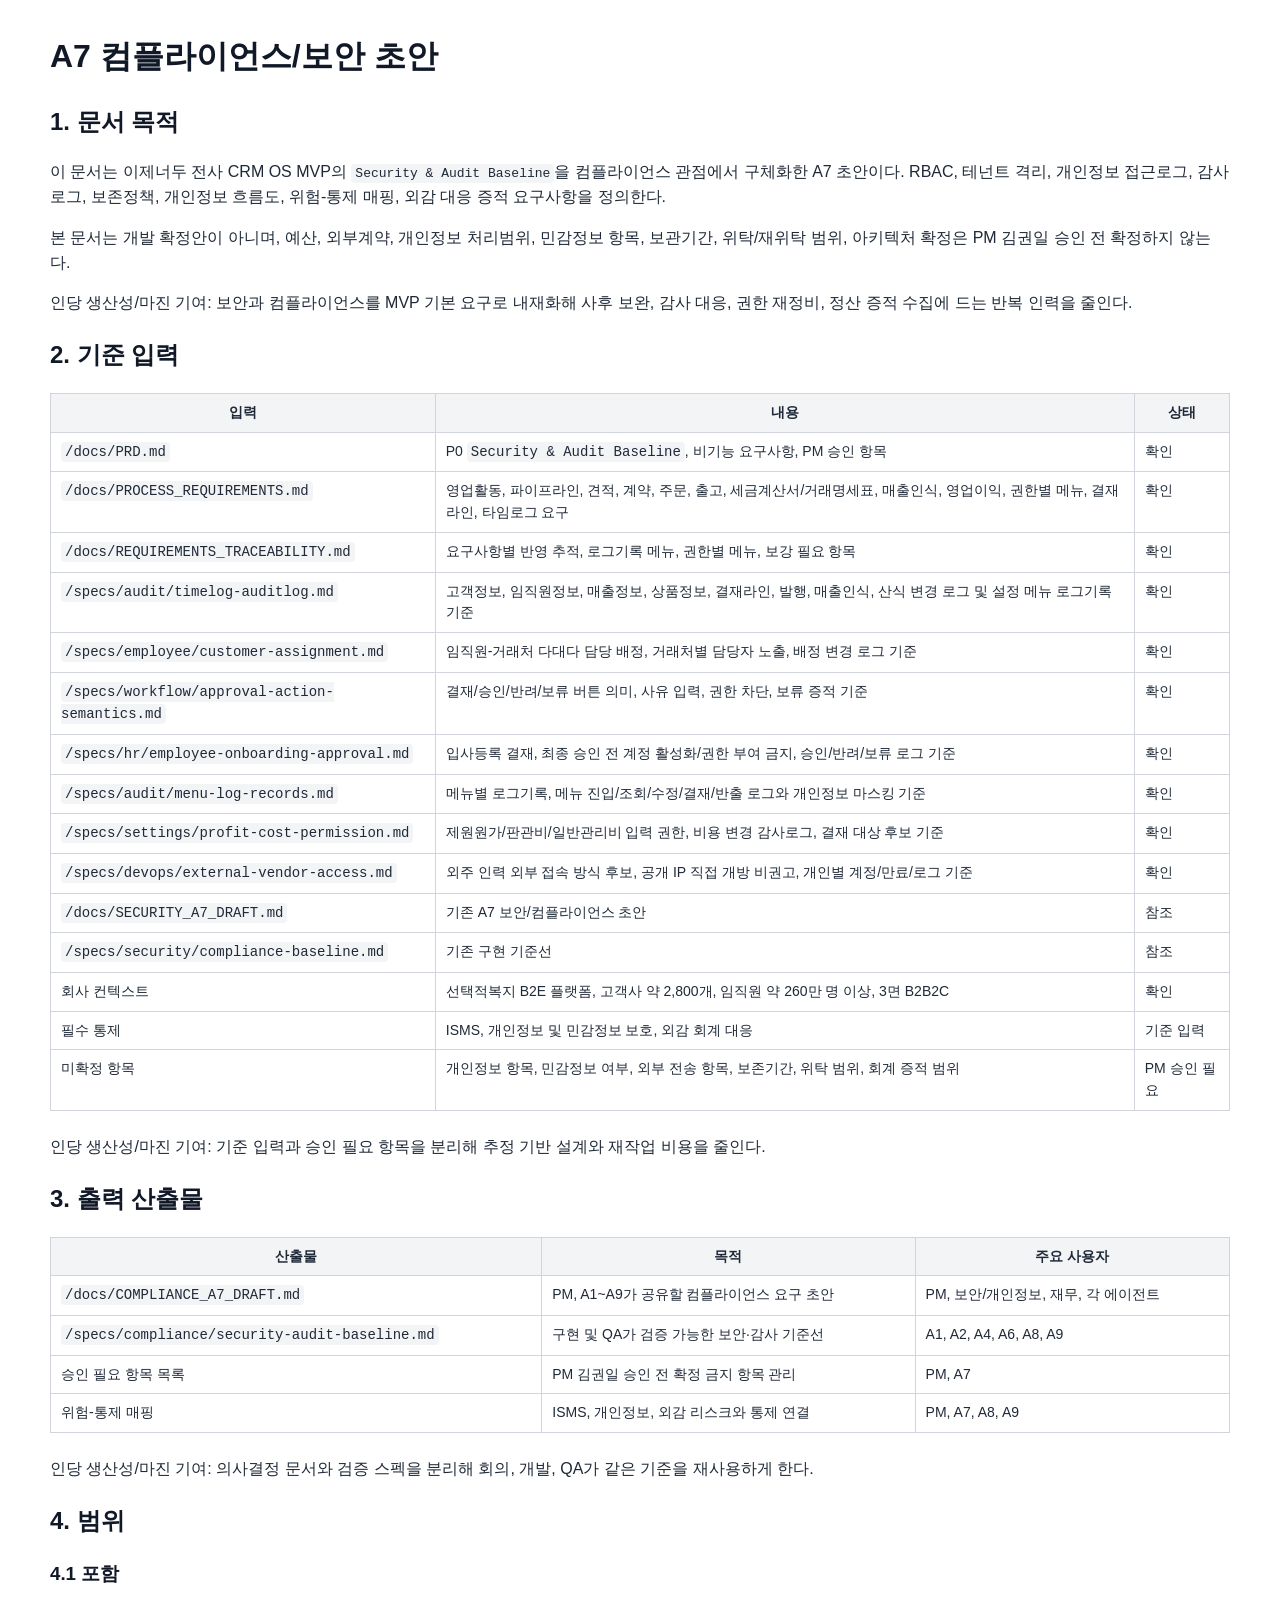
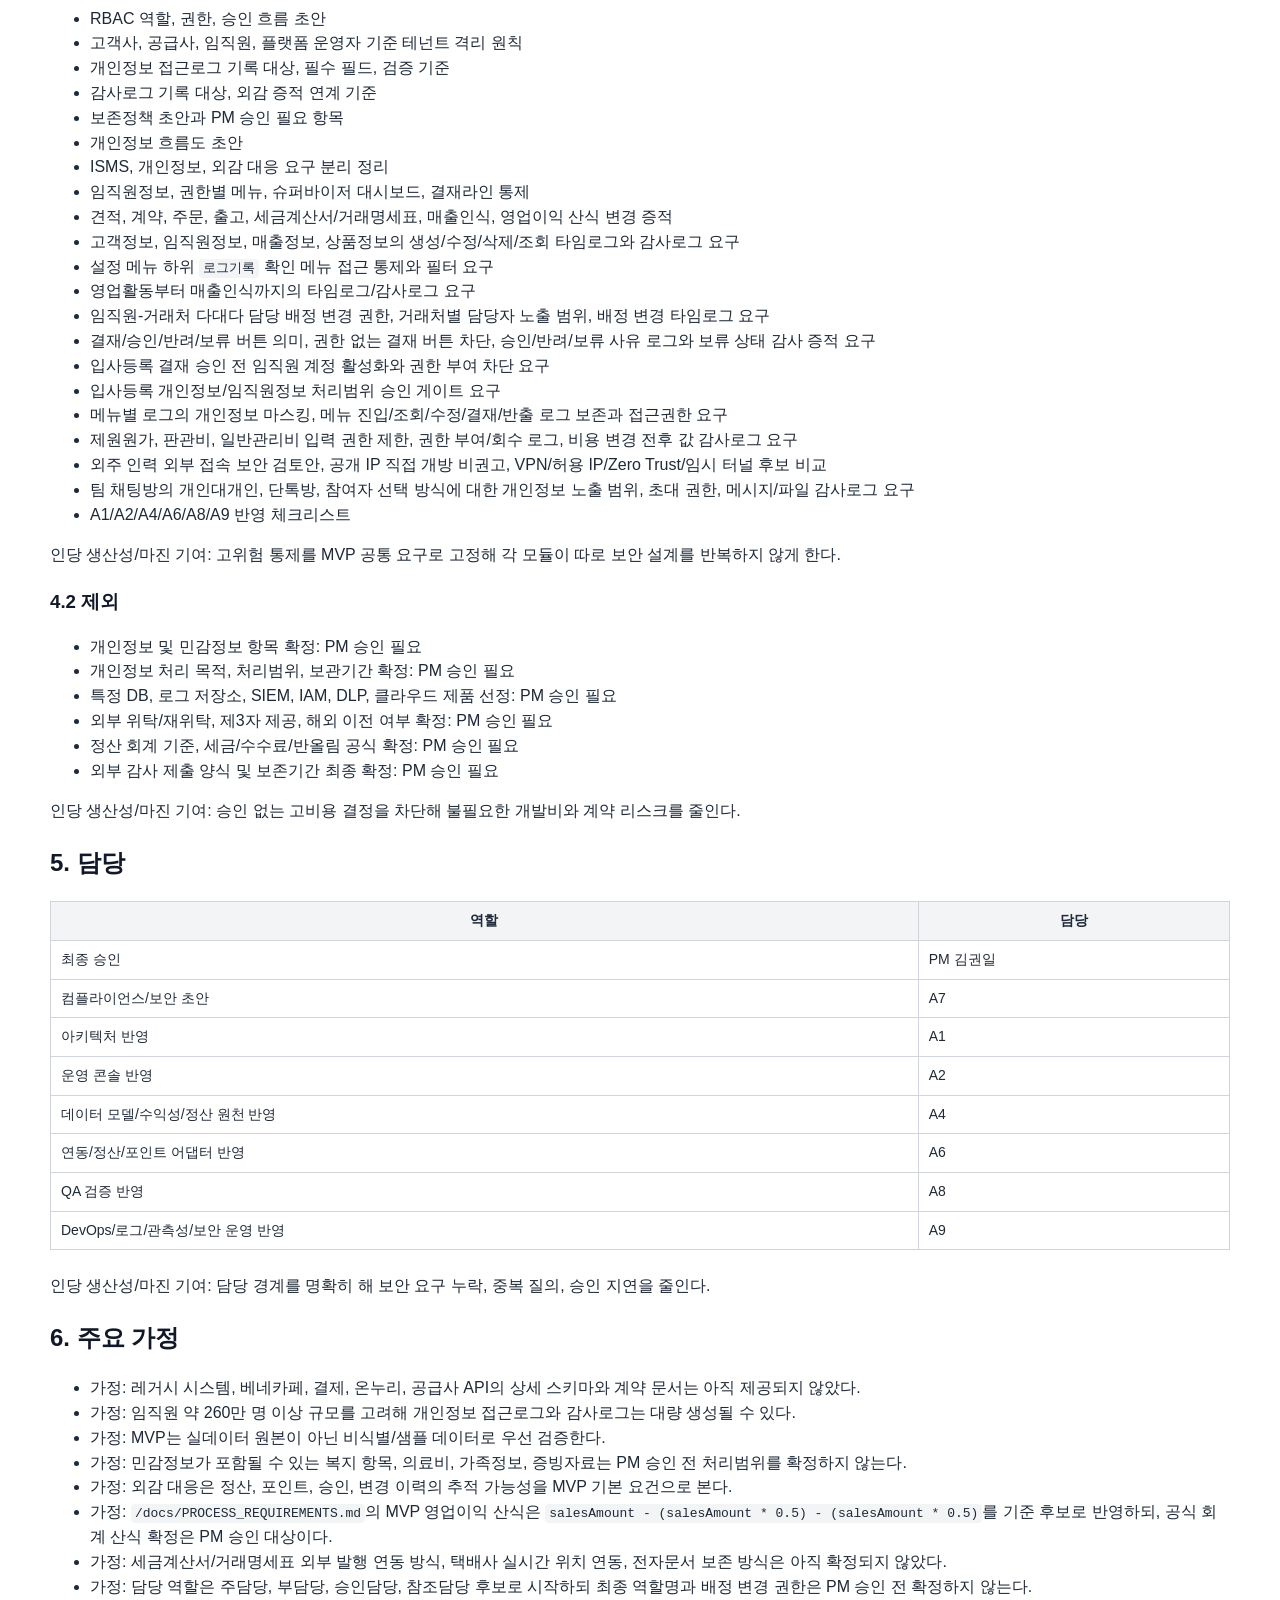
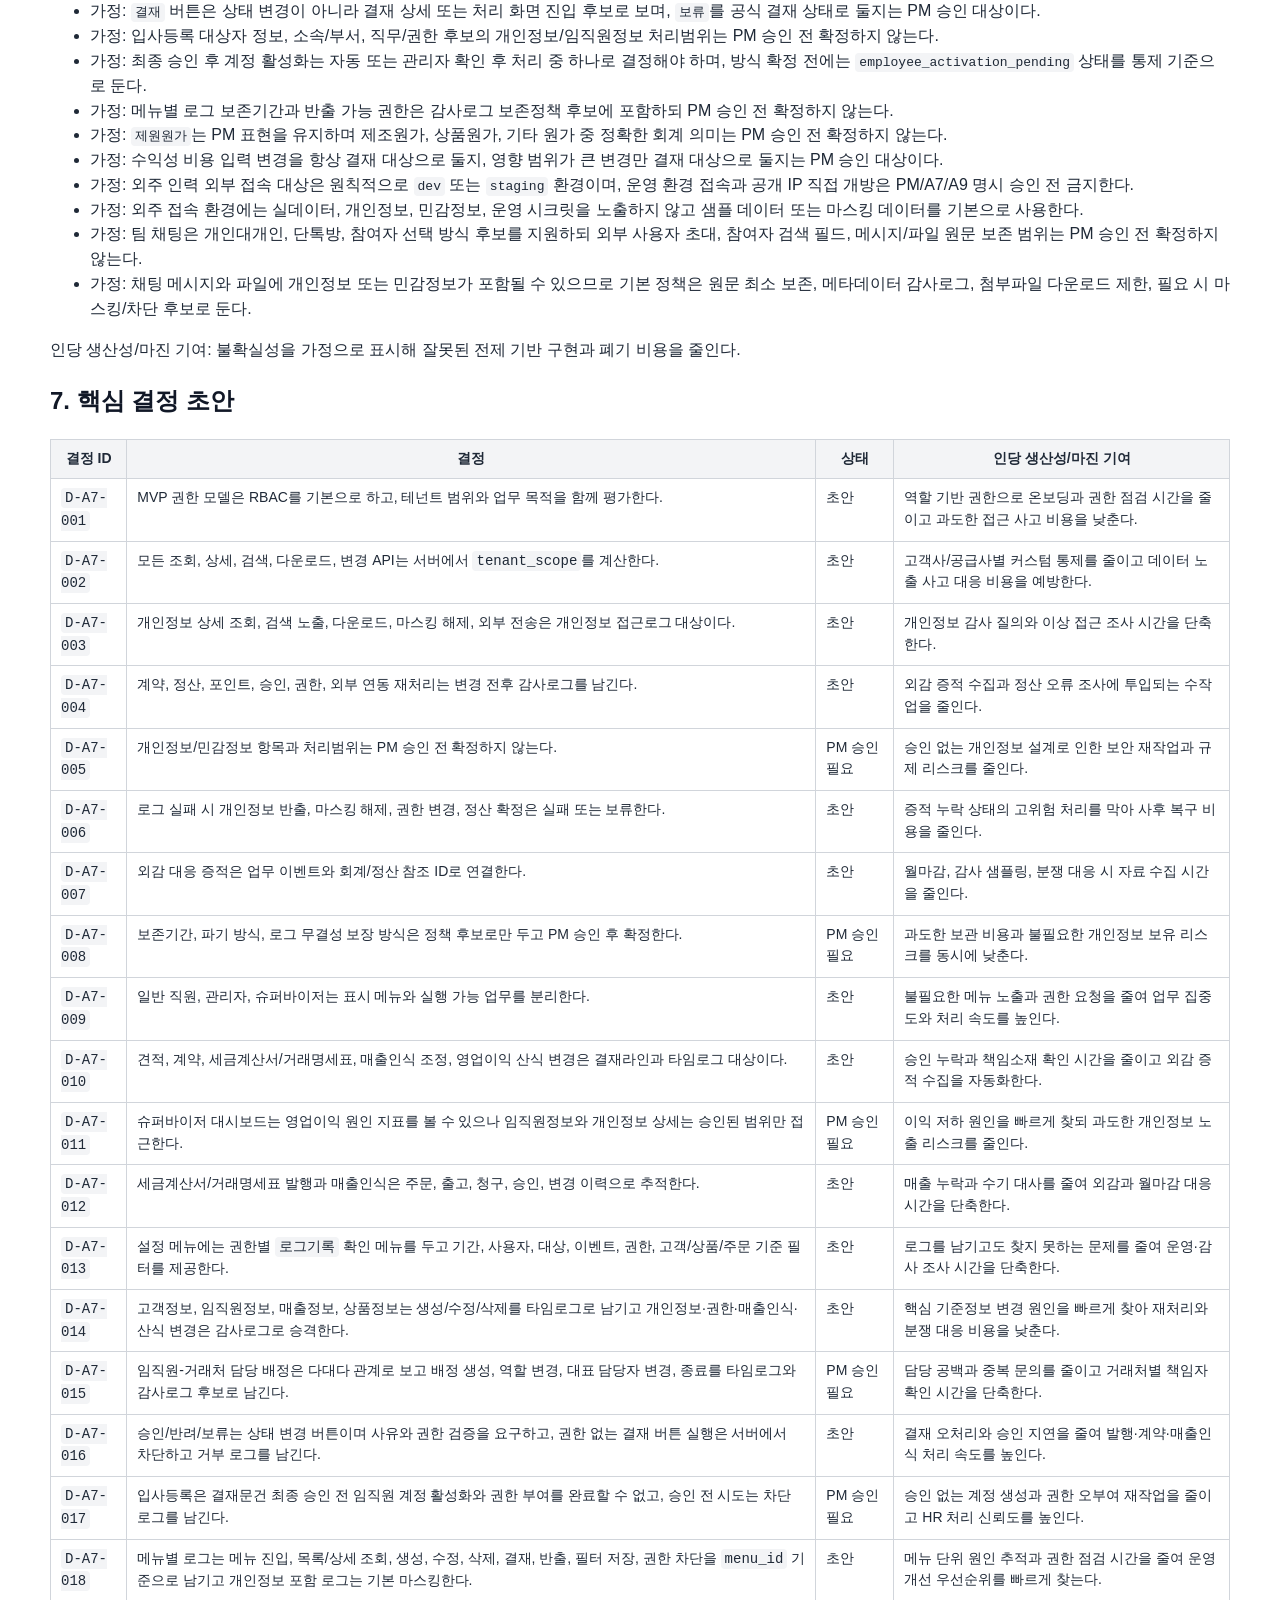
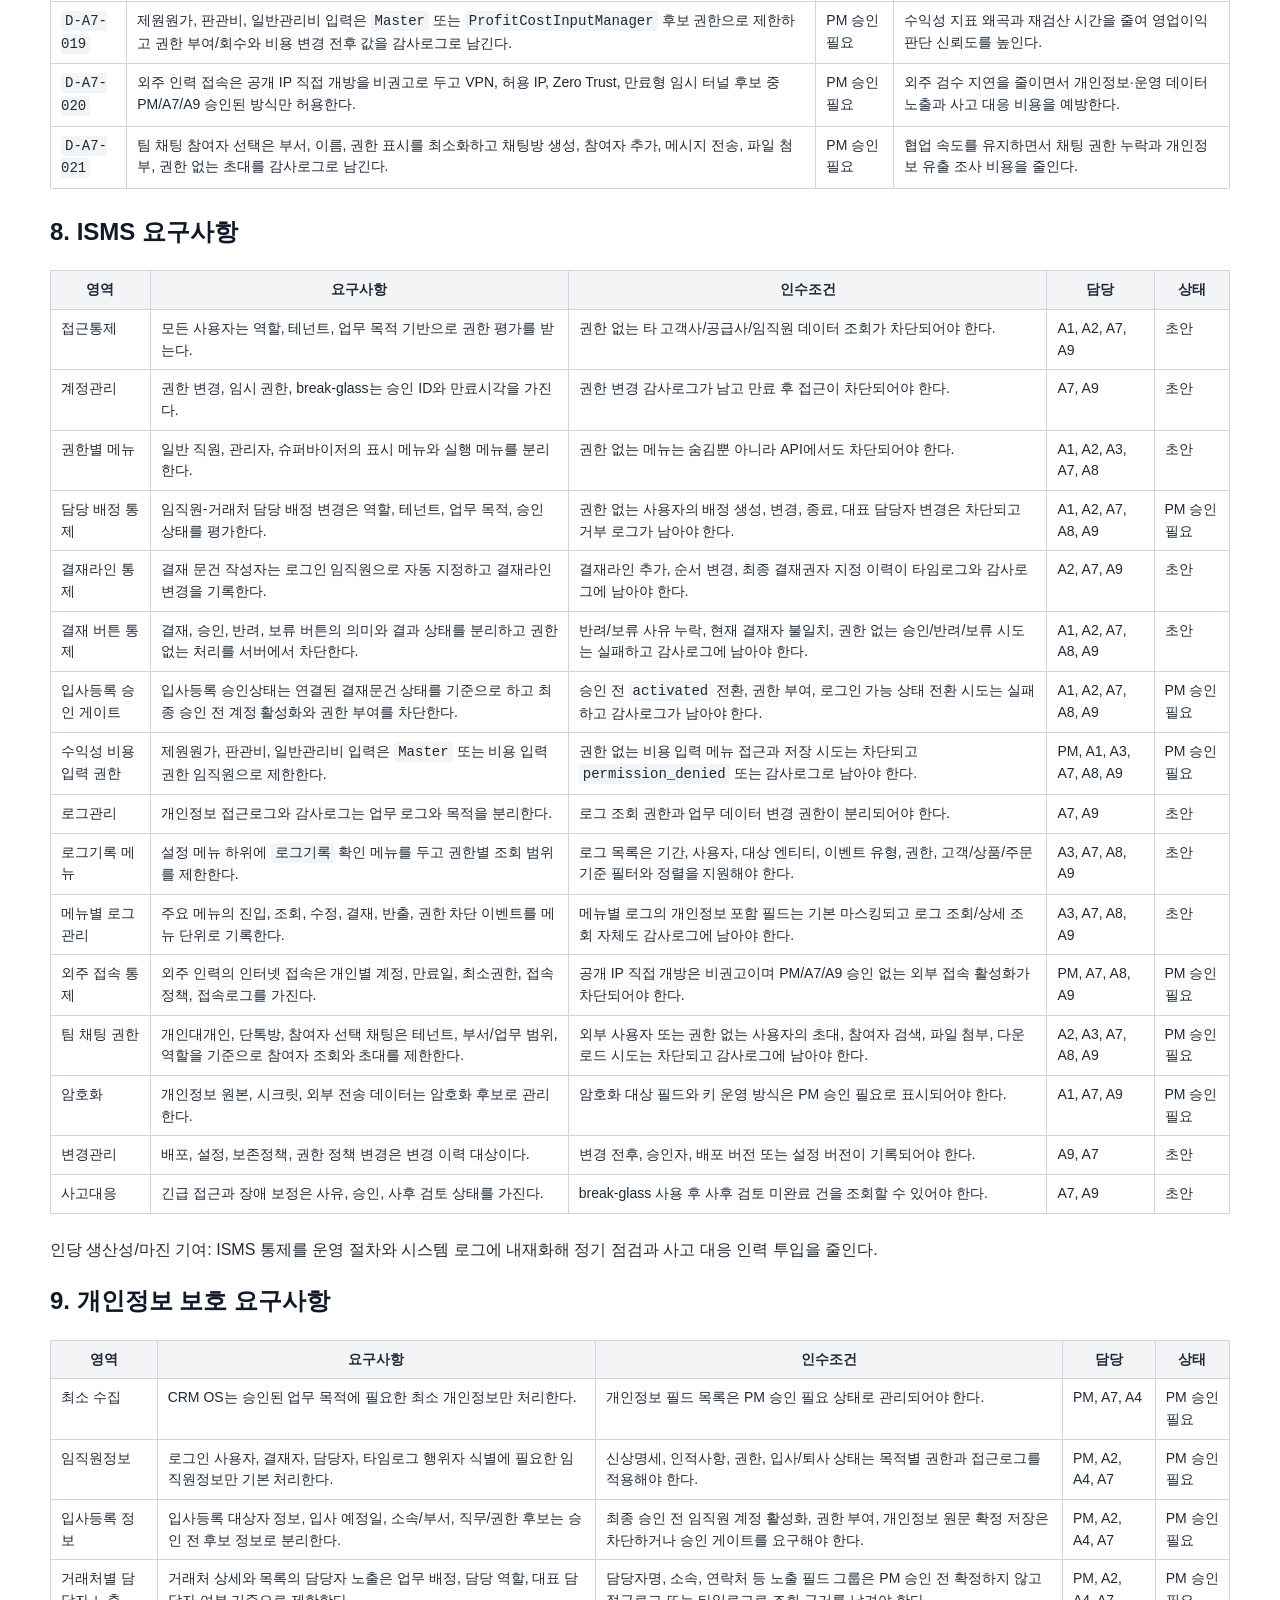
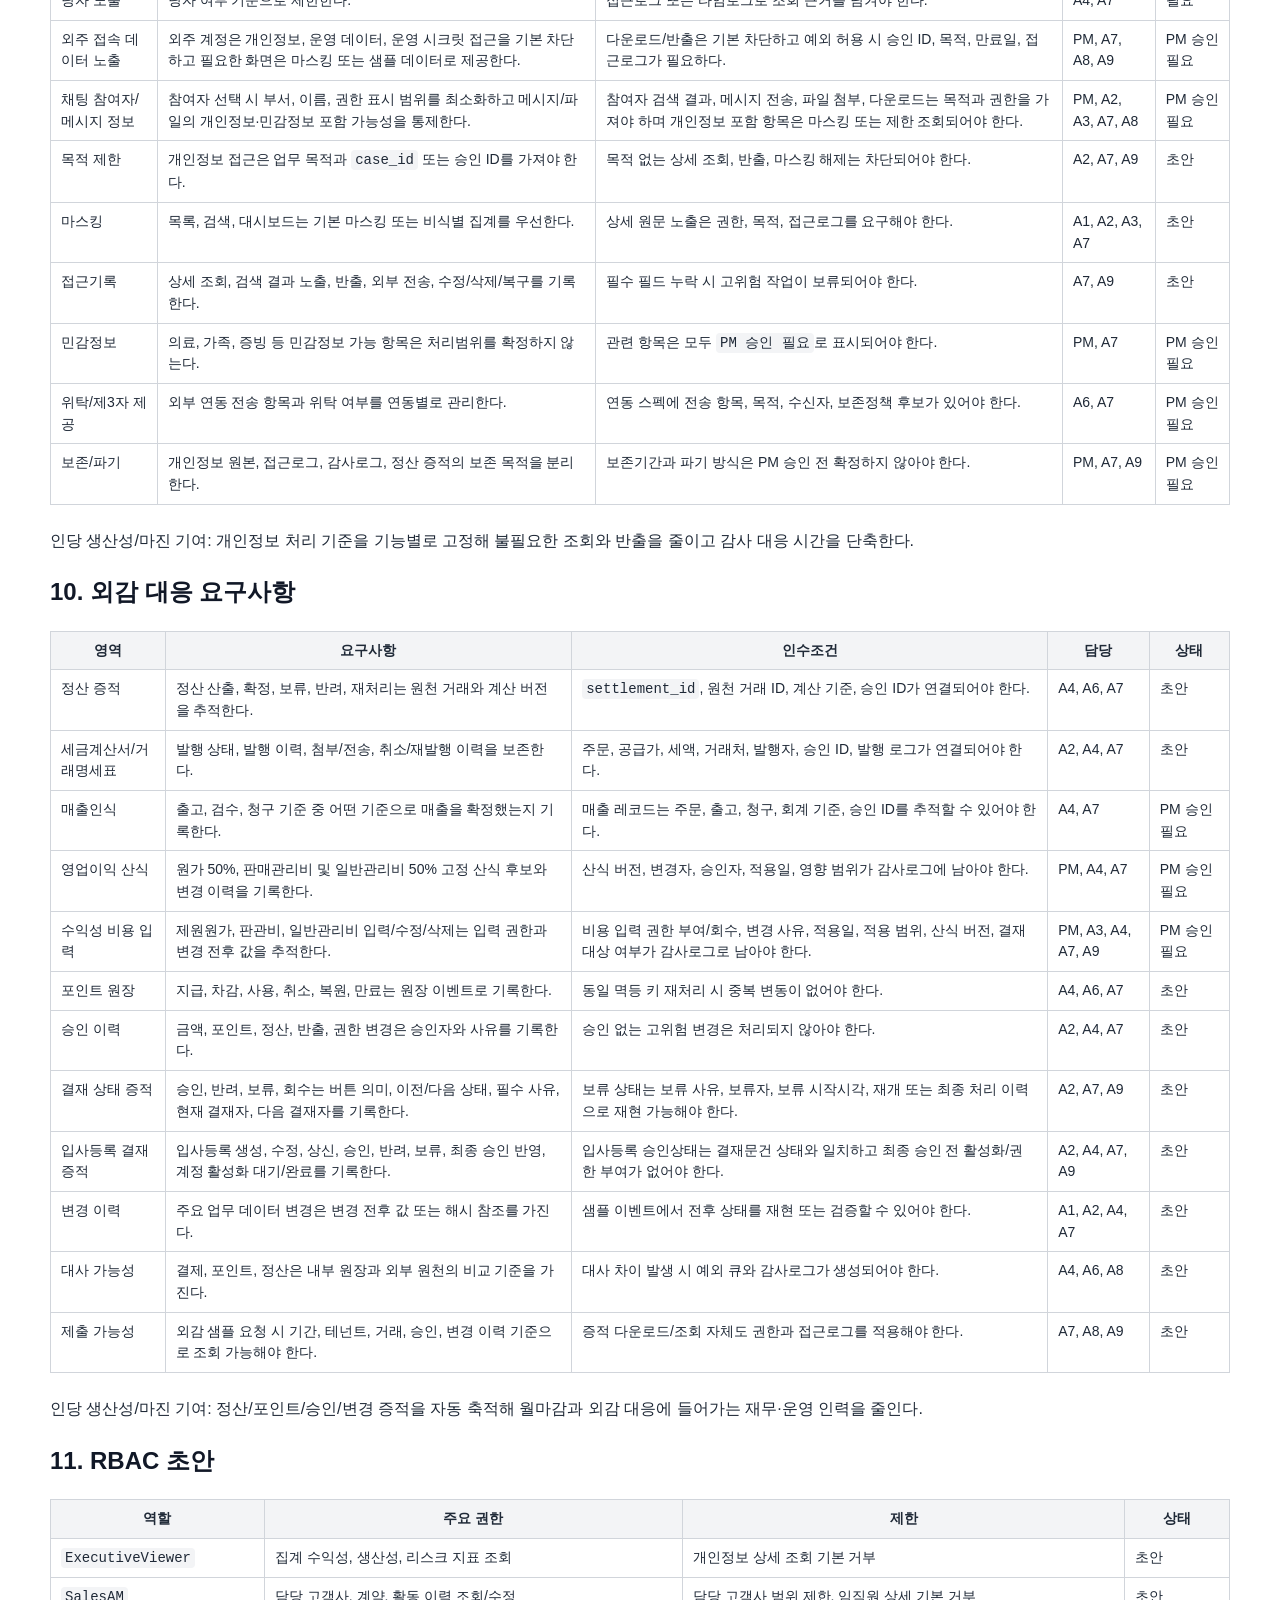
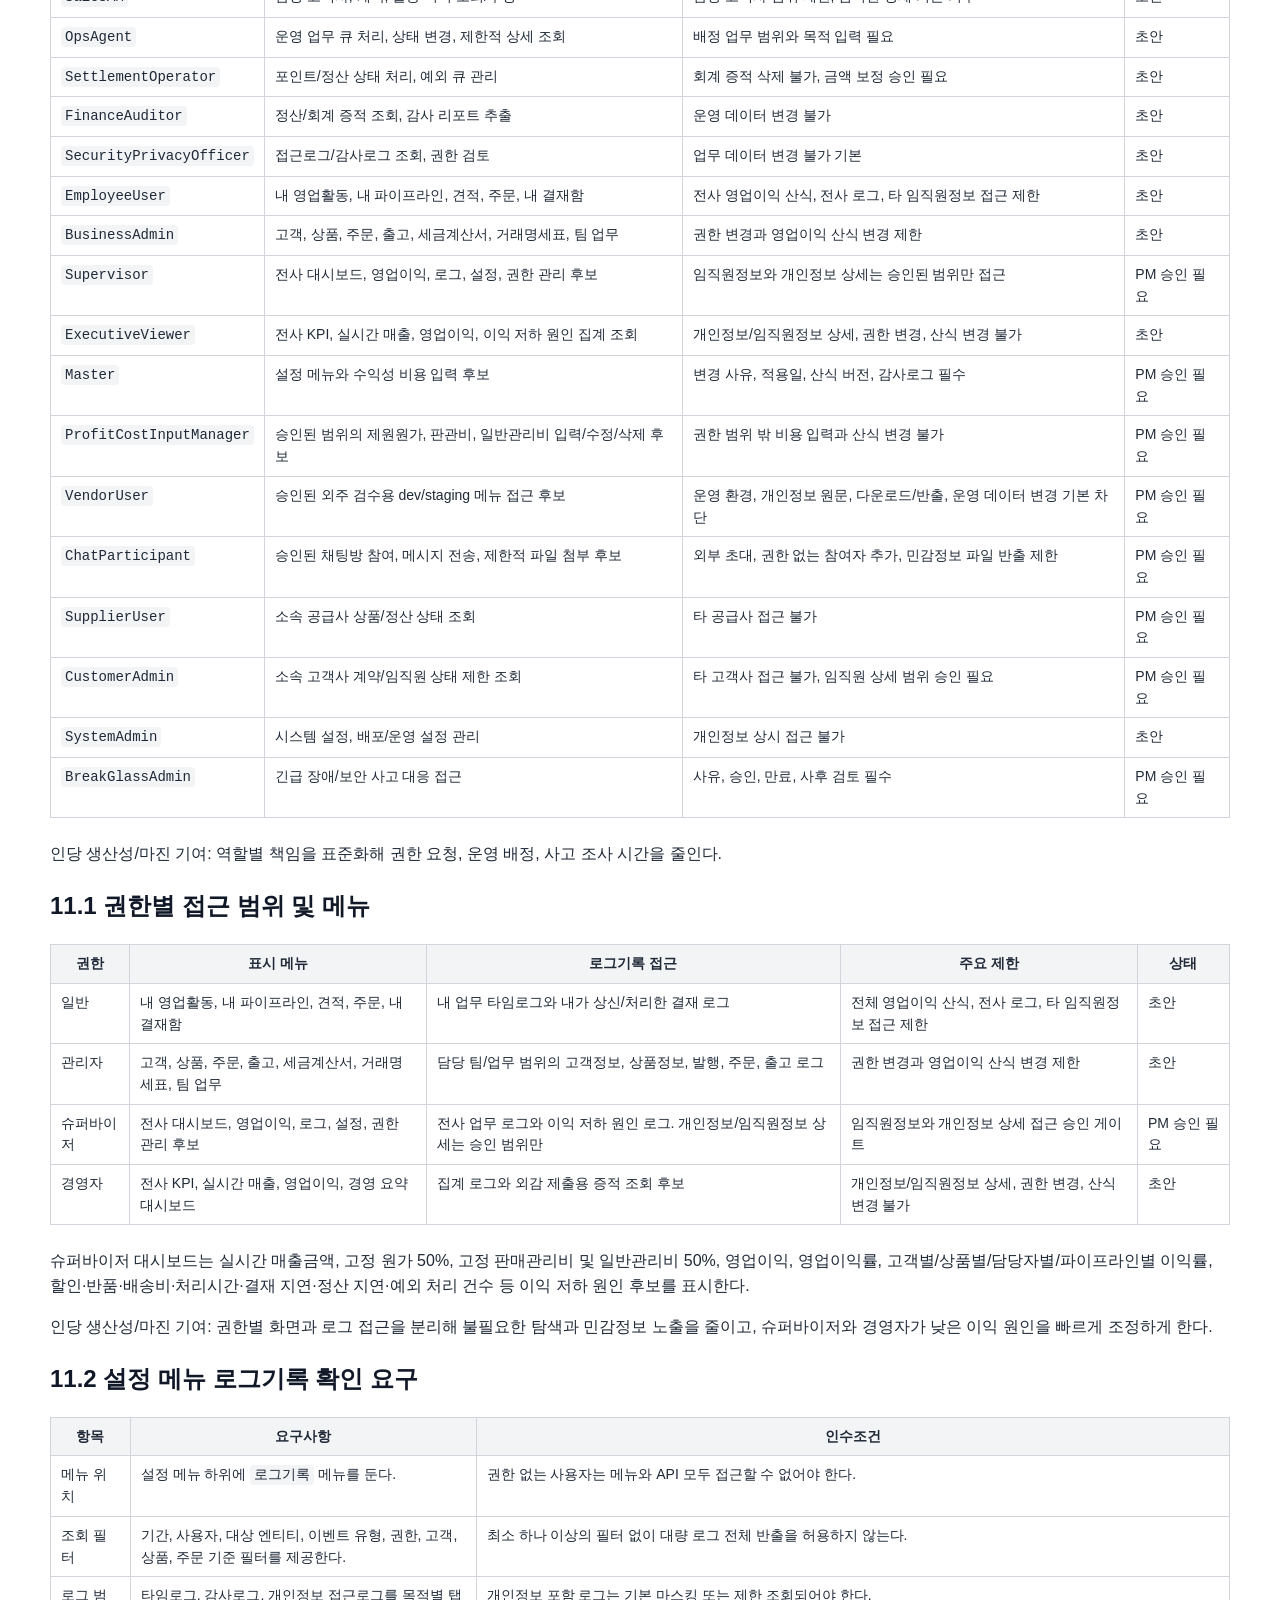
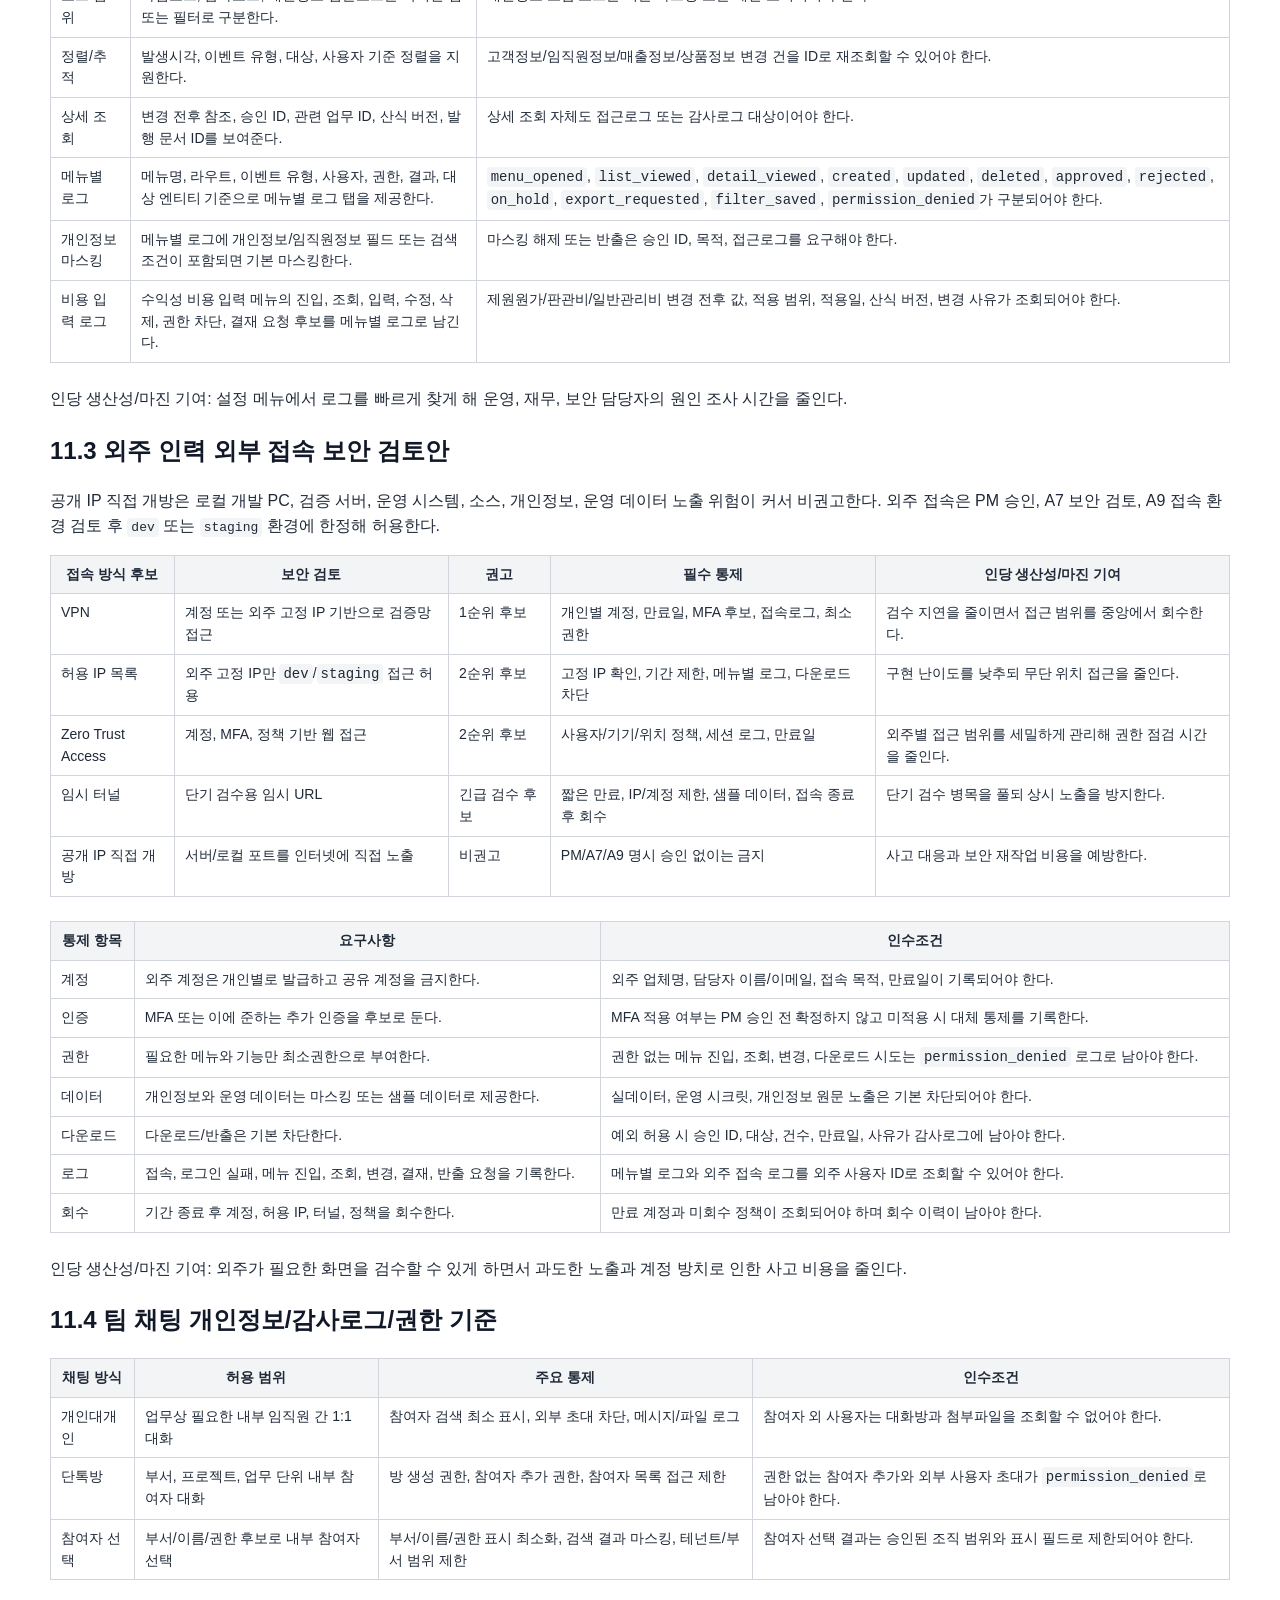
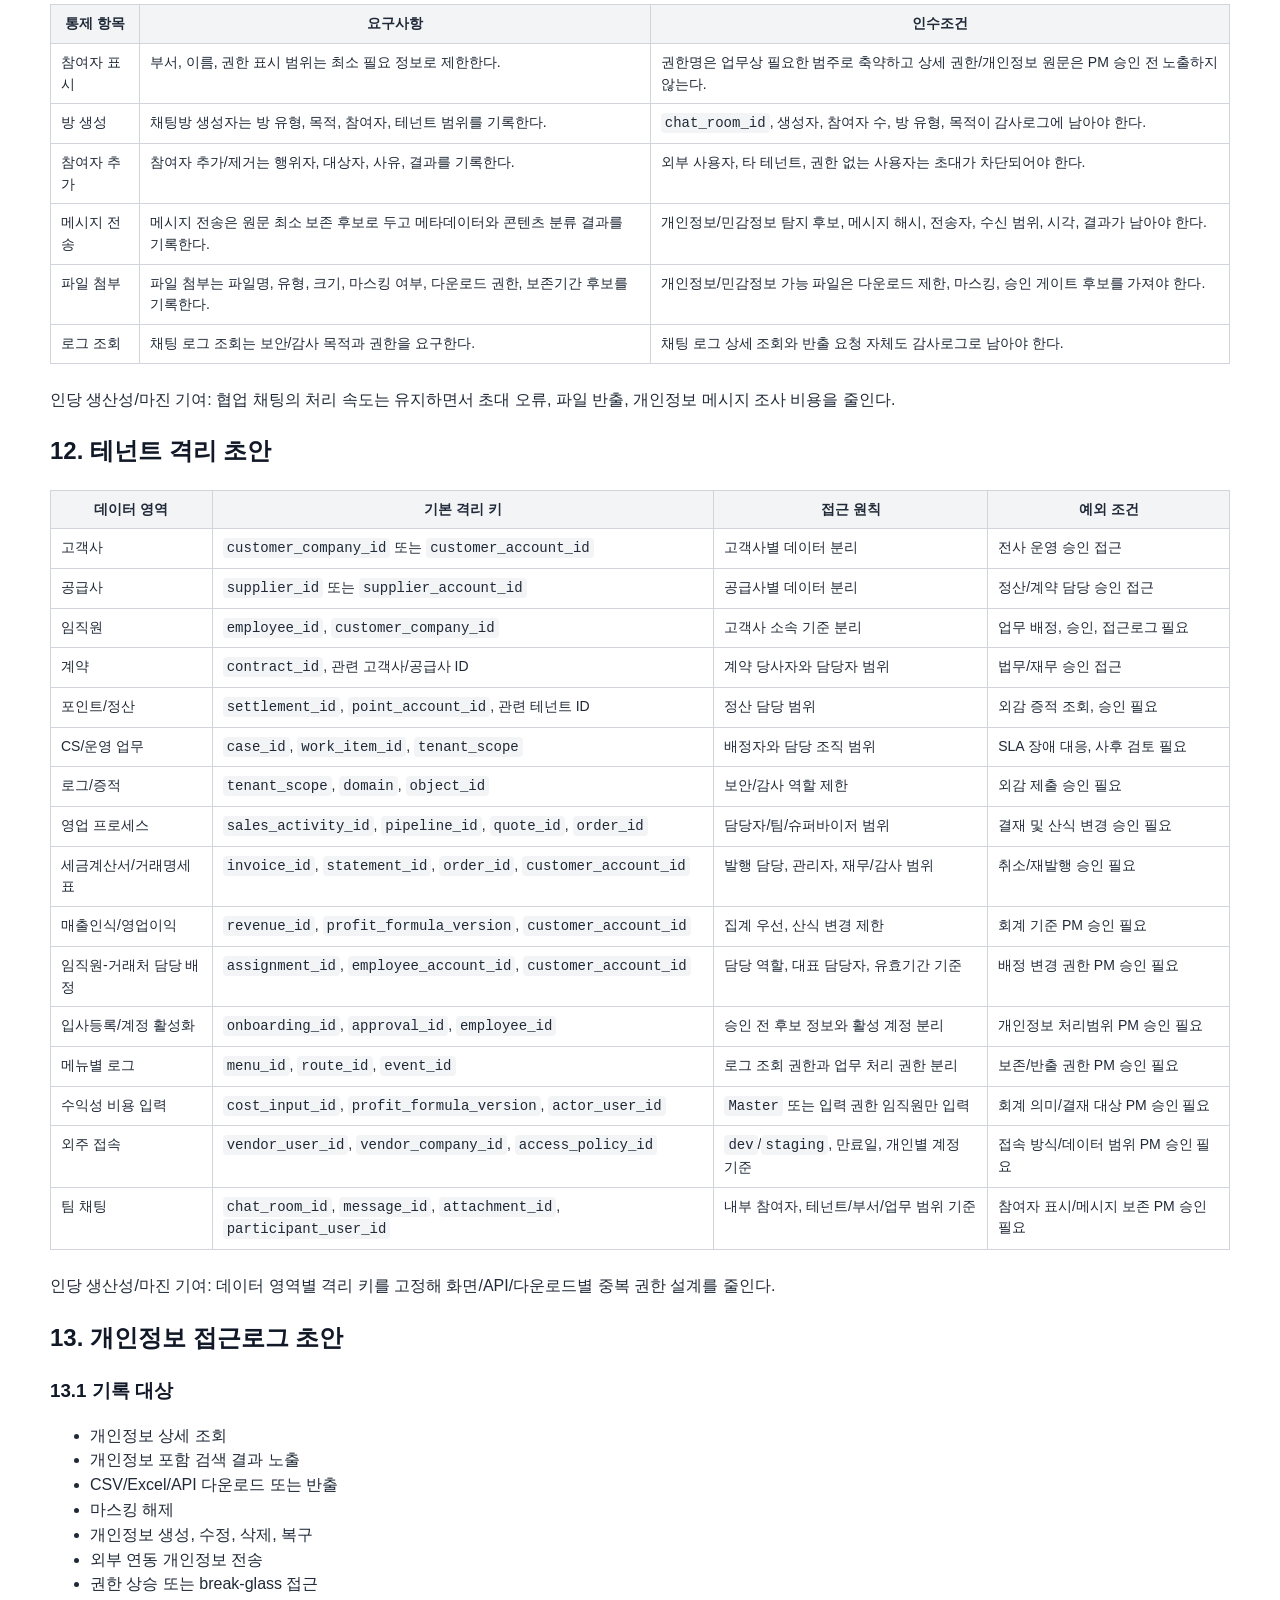
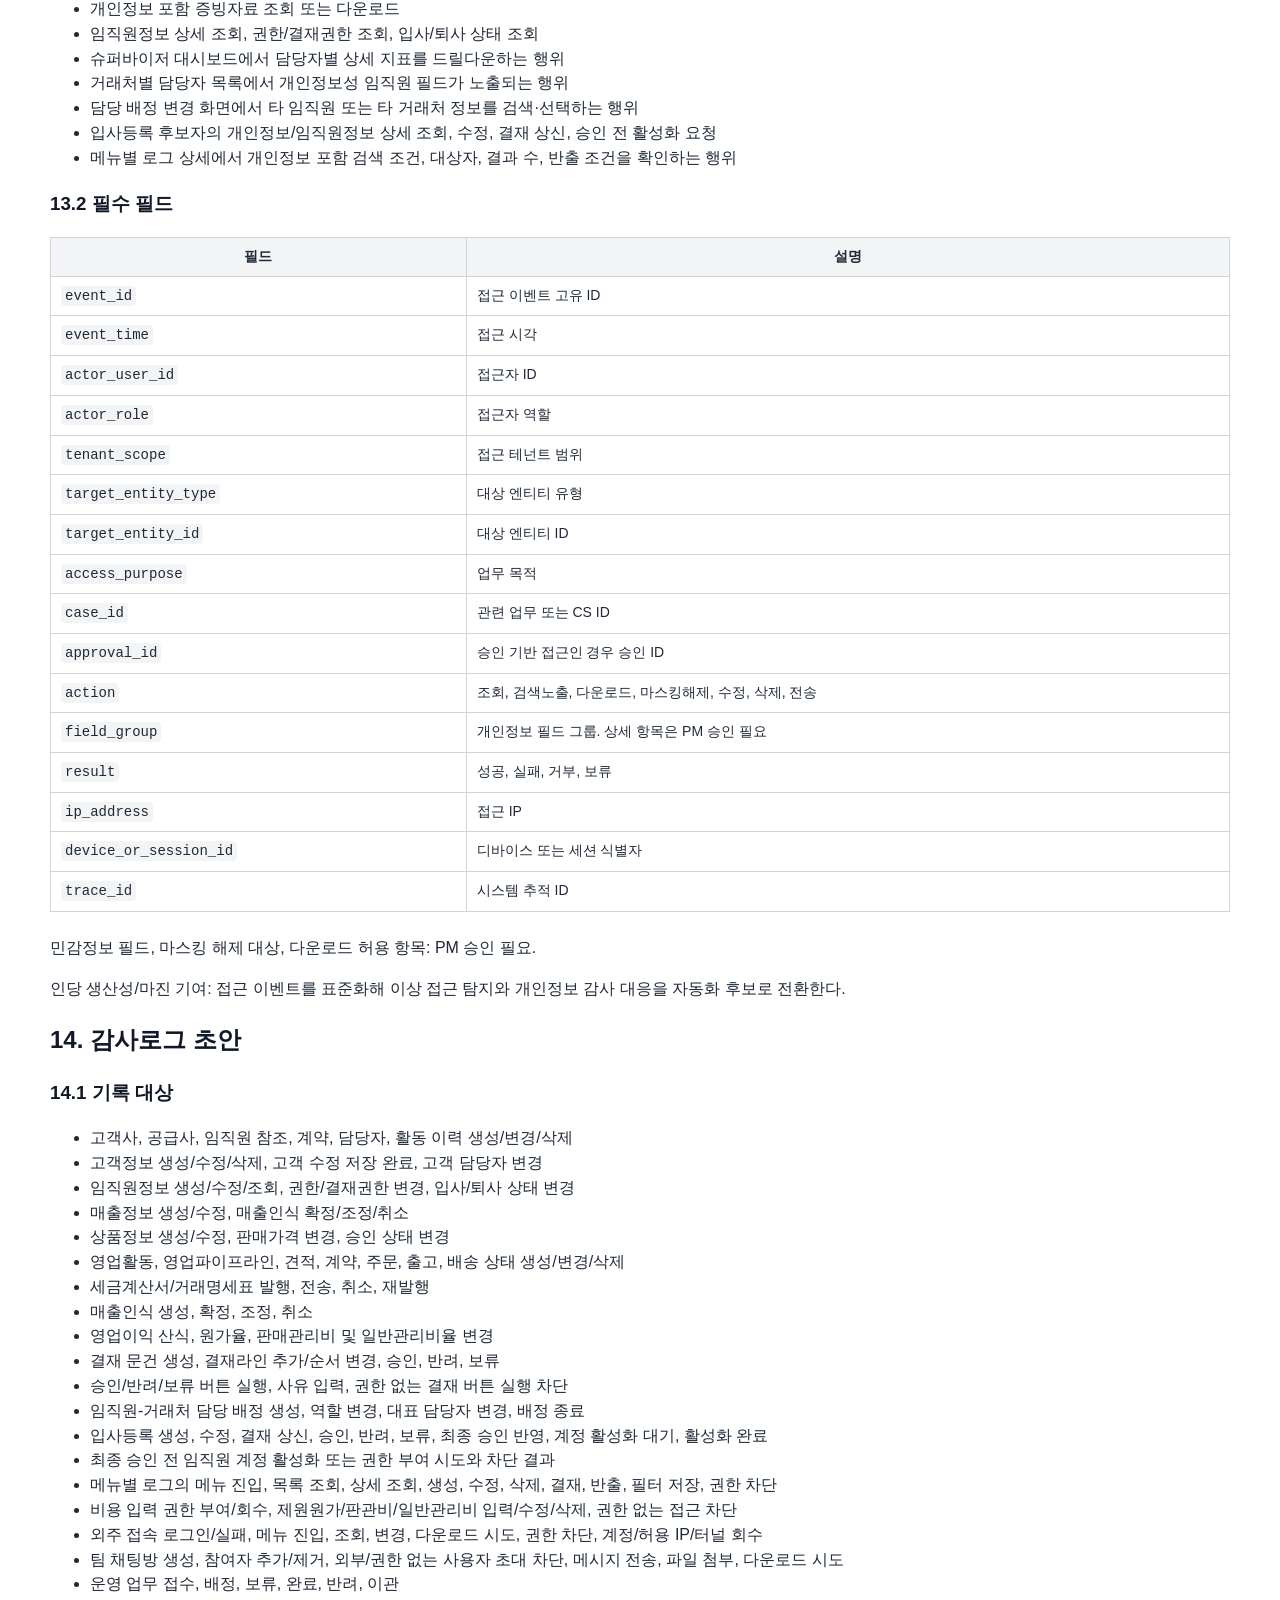
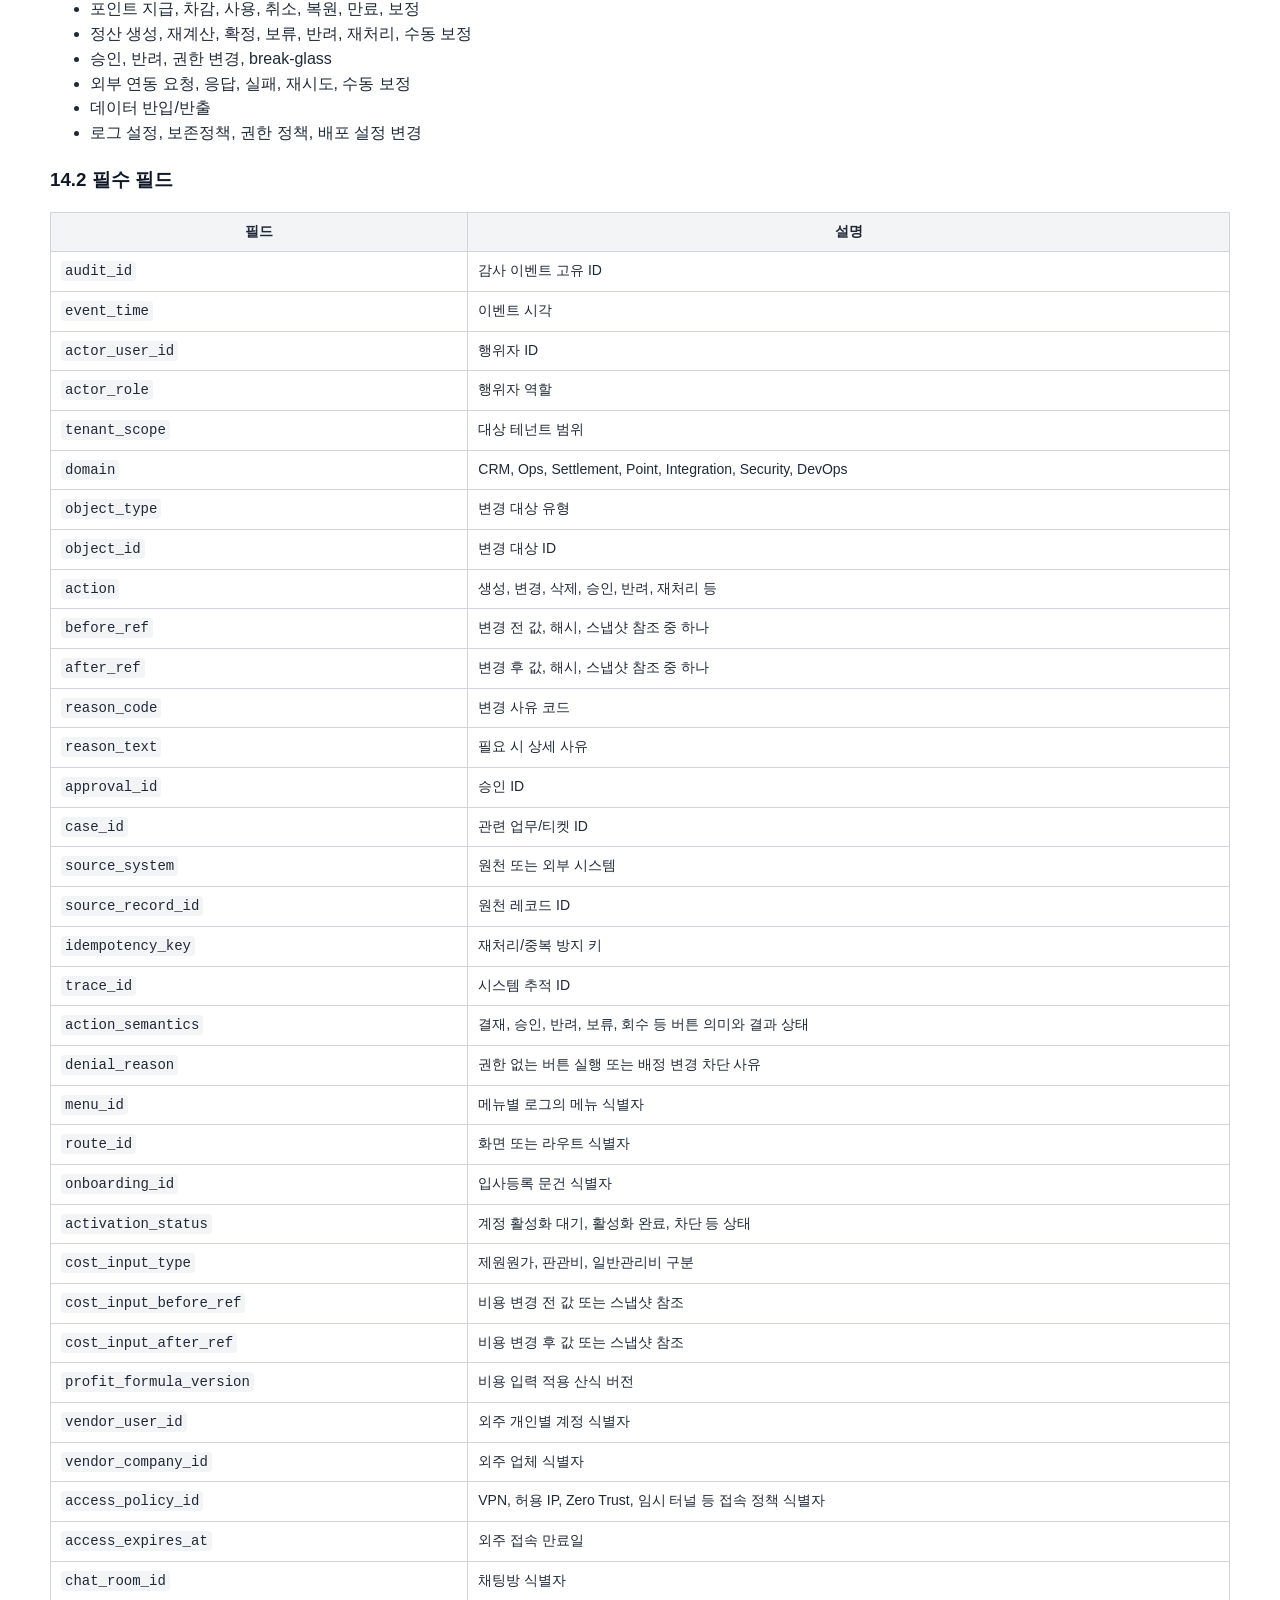
==== commit cd3d10a3: "Add selectable team chat rooms" ====
--- a/docs/COMPLIANCE_A7_DRAFT.md.preview.html
+++ b/docs/COMPLIANCE_A7_DRAFT.md.preview.html
@@ -163,6 +163,7 @@
 <li>메뉴별 로그의 개인정보 마스킹, 메뉴 진입/조회/수정/결재/반출 로그 보존과 접근권한 요구</li>
 <li>제원원가, 판관비, 일반관리비 입력 권한 제한, 권한 부여/회수 로그, 비용 변경 전후 값 감사로그 요구</li>
 <li>외주 인력 외부 접속 보안 검토안, 공개 IP 직접 개방 비권고, VPN/허용 IP/Zero Trust/임시 터널 후보 비교</li>
+<li>팀 채팅방의 개인대개인, 단톡방, 참여자 선택 방식에 대한 개인정보 노출 범위, 초대 권한, 메시지/파일 감사로그 요구</li>
 <li>A1/A2/A4/A6/A8/A9 반영 체크리스트</li>
 </ul>
 <p>인당 생산성/마진 기여: 고위험 통제를 MVP 공통 요구로 고정해 각 모듈이 따로 보안 설계를 반복하지 않게 한다.</p>
@@ -238,6 +239,8 @@
 <li>가정: 수익성 비용 입력 변경을 항상 결재 대상으로 둘지, 영향 범위가 큰 변경만 결재 대상으로 둘지는 PM 승인 대상이다.</li>
 <li>가정: 외주 인력 외부 접속 대상은 원칙적으로 <code>dev</code> 또는 <code>staging</code> 환경이며, 운영 환경 접속과 공개 IP 직접 개방은 PM/A7/A9 명시 승인 전 금지한다.</li>
 <li>가정: 외주 접속 환경에는 실데이터, 개인정보, 민감정보, 운영 시크릿을 노출하지 않고 샘플 데이터 또는 마스킹 데이터를 기본으로 사용한다.</li>
+<li>가정: 팀 채팅은 개인대개인, 단톡방, 참여자 선택 방식 후보를 지원하되 외부 사용자 초대, 참여자 검색 필드, 메시지/파일 원문 보존 범위는 PM 승인 전 확정하지 않는다.</li>
+<li>가정: 채팅 메시지와 파일에 개인정보 또는 민감정보가 포함될 수 있으므로 기본 정책은 원문 최소 보존, 메타데이터 감사로그, 첨부파일 다운로드 제한, 필요 시 마스킹/차단 후보로 둔다.</li>
 </ul>
 <p>인당 생산성/마진 기여: 불확실성을 가정으로 표시해 잘못된 전제 기반 구현과 폐기 비용을 줄인다.</p>
 <h2>7. 핵심 결정 초안</h2>
@@ -370,6 +373,12 @@
 <td>외주 인력 접속은 공개 IP 직접 개방을 비권고로 두고 VPN, 허용 IP, Zero Trust, 만료형 임시 터널 후보 중 PM/A7/A9 승인된 방식만 허용한다.</td>
 <td>PM 승인 필요</td>
 <td>외주 검수 지연을 줄이면서 개인정보·운영 데이터 노출과 사고 대응 비용을 예방한다.</td>
+</tr>
+<tr>
+<td><code>D-A7-021</code></td>
+<td>팀 채팅 참여자 선택은 부서, 이름, 권한 표시를 최소화하고 채팅방 생성, 참여자 추가, 메시지 전송, 파일 첨부, 권한 없는 초대를 감사로그로 남긴다.</td>
+<td>PM 승인 필요</td>
+<td>협업 속도를 유지하면서 채팅 권한 누락과 개인정보 유출 조사 비용을 줄인다.</td>
 </tr>
 </tbody>
 </table>
@@ -470,6 +479,13 @@
 <td>PM 승인 필요</td>
 </tr>
 <tr>
+<td>팀 채팅 권한</td>
+<td>개인대개인, 단톡방, 참여자 선택 채팅은 테넌트, 부서/업무 범위, 역할을 기준으로 참여자 조회와 초대를 제한한다.</td>
+<td>외부 사용자 또는 권한 없는 사용자의 초대, 참여자 검색, 파일 첨부, 다운로드 시도는 차단되고 감사로그에 남아야 한다.</td>
+<td>A2, A3, A7, A8, A9</td>
+<td>PM 승인 필요</td>
+</tr>
+<tr>
 <td>암호화</td>
 <td>개인정보 원본, 시크릿, 외부 전송 데이터는 암호화 후보로 관리한다.</td>
 <td>암호화 대상 필드와 키 운영 방식은 PM 승인 필요로 표시되어야 한다.</td>
@@ -541,6 +557,13 @@
 <td>PM 승인 필요</td>
 </tr>
 <tr>
+<td>채팅 참여자/메시지 정보</td>
+<td>참여자 선택 시 부서, 이름, 권한 표시 범위를 최소화하고 메시지/파일의 개인정보·민감정보 포함 가능성을 통제한다.</td>
+<td>참여자 검색 결과, 메시지 전송, 파일 첨부, 다운로드는 목적과 권한을 가져야 하며 개인정보 포함 항목은 마스킹 또는 제한 조회되어야 한다.</td>
+<td>PM, A2, A3, A7, A8</td>
+<td>PM 승인 필요</td>
+</tr>
+<tr>
 <td>목적 제한</td>
 <td>개인정보 접근은 업무 목적과 <code>case_id</code> 또는 승인 ID를 가져야 한다.</td>
 <td>목적 없는 상세 조회, 반출, 마스킹 해제는 차단되어야 한다.</td>
@@ -774,6 +797,12 @@
 <td>PM 승인 필요</td>
 </tr>
 <tr>
+<td><code>ChatParticipant</code></td>
+<td>승인된 채팅방 참여, 메시지 전송, 제한적 파일 첨부 후보</td>
+<td>외부 초대, 권한 없는 참여자 추가, 민감정보 파일 반출 제한</td>
+<td>PM 승인 필요</td>
+</tr>
+<tr>
 <td><code>SupplierUser</code></td>
 <td>소속 공급사 상품/정산 상태 조회</td>
 <td>타 공급사 접근 불가</td>
@@ -994,6 +1023,79 @@
 </tbody>
 </table>
 <p>인당 생산성/마진 기여: 외주가 필요한 화면을 검수할 수 있게 하면서 과도한 노출과 계정 방치로 인한 사고 비용을 줄인다.</p>
+<h2>11.4 팀 채팅 개인정보/감사로그/권한 기준</h2>
+<table>
+<thead>
+<tr>
+<th>채팅 방식</th>
+<th>허용 범위</th>
+<th>주요 통제</th>
+<th>인수조건</th>
+</tr>
+</thead>
+<tbody>
+<tr>
+<td>개인대개인</td>
+<td>업무상 필요한 내부 임직원 간 1:1 대화</td>
+<td>참여자 검색 최소 표시, 외부 초대 차단, 메시지/파일 로그</td>
+<td>참여자 외 사용자는 대화방과 첨부파일을 조회할 수 없어야 한다.</td>
+</tr>
+<tr>
+<td>단톡방</td>
+<td>부서, 프로젝트, 업무 단위 내부 참여자 대화</td>
+<td>방 생성 권한, 참여자 추가 권한, 참여자 목록 접근 제한</td>
+<td>권한 없는 참여자 추가와 외부 사용자 초대가 <code>permission_denied</code>로 남아야 한다.</td>
+</tr>
+<tr>
+<td>참여자 선택</td>
+<td>부서/이름/권한 후보로 내부 참여자 선택</td>
+<td>부서/이름/권한 표시 최소화, 검색 결과 마스킹, 테넌트/부서 범위 제한</td>
+<td>참여자 선택 결과는 승인된 조직 범위와 표시 필드로 제한되어야 한다.</td>
+</tr>
+</tbody>
+</table>
+<table>
+<thead>
+<tr>
+<th>통제 항목</th>
+<th>요구사항</th>
+<th>인수조건</th>
+</tr>
+</thead>
+<tbody>
+<tr>
+<td>참여자 표시</td>
+<td>부서, 이름, 권한 표시 범위는 최소 필요 정보로 제한한다.</td>
+<td>권한명은 업무상 필요한 범주로 축약하고 상세 권한/개인정보 원문은 PM 승인 전 노출하지 않는다.</td>
+</tr>
+<tr>
+<td>방 생성</td>
+<td>채팅방 생성자는 방 유형, 목적, 참여자, 테넌트 범위를 기록한다.</td>
+<td><code>chat_room_id</code>, 생성자, 참여자 수, 방 유형, 목적이 감사로그에 남아야 한다.</td>
+</tr>
+<tr>
+<td>참여자 추가</td>
+<td>참여자 추가/제거는 행위자, 대상자, 사유, 결과를 기록한다.</td>
+<td>외부 사용자, 타 테넌트, 권한 없는 사용자는 초대가 차단되어야 한다.</td>
+</tr>
+<tr>
+<td>메시지 전송</td>
+<td>메시지 전송은 원문 최소 보존 후보로 두고 메타데이터와 콘텐츠 분류 결과를 기록한다.</td>
+<td>개인정보/민감정보 탐지 후보, 메시지 해시, 전송자, 수신 범위, 시각, 결과가 남아야 한다.</td>
+</tr>
+<tr>
+<td>파일 첨부</td>
+<td>파일 첨부는 파일명, 유형, 크기, 마스킹 여부, 다운로드 권한, 보존기간 후보를 기록한다.</td>
+<td>개인정보/민감정보 가능 파일은 다운로드 제한, 마스킹, 승인 게이트 후보를 가져야 한다.</td>
+</tr>
+<tr>
+<td>로그 조회</td>
+<td>채팅 로그 조회는 보안/감사 목적과 권한을 요구한다.</td>
+<td>채팅 로그 상세 조회와 반출 요청 자체도 감사로그로 남아야 한다.</td>
+</tr>
+</tbody>
+</table>
+<p>인당 생산성/마진 기여: 협업 채팅의 처리 속도는 유지하면서 초대 오류, 파일 반출, 개인정보 메시지 조사 비용을 줄인다.</p>
 <h2>12. 테넌트 격리 초안</h2>
 <table>
 <thead>
@@ -1094,6 +1196,12 @@
 <td><code>vendor_user_id</code>, <code>vendor_company_id</code>, <code>access_policy_id</code></td>
 <td><code>dev</code>/<code>staging</code>, 만료일, 개인별 계정 기준</td>
 <td>접속 방식/데이터 범위 PM 승인 필요</td>
+</tr>
+<tr>
+<td>팀 채팅</td>
+<td><code>chat_room_id</code>, <code>message_id</code>, <code>attachment_id</code>, <code>participant_user_id</code></td>
+<td>내부 참여자, 테넌트/부서/업무 범위 기준</td>
+<td>참여자 표시/메시지 보존 PM 승인 필요</td>
 </tr>
 </tbody>
 </table>
@@ -1213,6 +1321,7 @@
 <li>메뉴별 로그의 메뉴 진입, 목록 조회, 상세 조회, 생성, 수정, 삭제, 결재, 반출, 필터 저장, 권한 차단</li>
 <li>비용 입력 권한 부여/회수, 제원원가/판관비/일반관리비 입력/수정/삭제, 권한 없는 접근 차단</li>
 <li>외주 접속 로그인/실패, 메뉴 진입, 조회, 변경, 다운로드 시도, 권한 차단, 계정/허용 IP/터널 회수</li>
+<li>팀 채팅방 생성, 참여자 추가/제거, 외부/권한 없는 사용자 초대 차단, 메시지 전송, 파일 첨부, 다운로드 시도</li>
 <li>운영 업무 접수, 배정, 보류, 완료, 반려, 이관</li>
 <li>포인트 지급, 차감, 사용, 취소, 복원, 만료, 보정</li>
 <li>정산 생성, 재계산, 확정, 보류, 반려, 재처리, 수동 보정</li>
@@ -1362,6 +1471,26 @@
 <td><code>access_expires_at</code></td>
 <td>외주 접속 만료일</td>
 </tr>
+<tr>
+<td><code>chat_room_id</code></td>
+<td>채팅방 식별자</td>
+</tr>
+<tr>
+<td><code>message_id</code></td>
+<td>메시지 식별자</td>
+</tr>
+<tr>
+<td><code>attachment_id</code></td>
+<td>채팅 첨부파일 식별자</td>
+</tr>
+<tr>
+<td><code>participant_user_id</code></td>
+<td>채팅 참여자 식별자</td>
+</tr>
+<tr>
+<td><code>content_risk_level</code></td>
+<td>개인정보/민감정보 포함 가능성 분류 후보</td>
+</tr>
 </tbody>
 </table>
 <h3>14.3 타임로그 요구사항</h3>
@@ -1453,6 +1582,11 @@
 <td>외주 접속</td>
 <td>접속 승인, 로그인 성공/실패, 메뉴 진입, 조회, 변경, 다운로드 시도, 권한 차단, 계정/정책 회수</td>
 <td><code>vendor_user_id</code>, <code>access_policy_id</code>, <code>menu_id</code>, <code>actor_user_id</code></td>
+</tr>
+<tr>
+<td>팀 채팅</td>
+<td>채팅방 생성, 참여자 추가/제거, 메시지 전송, 파일 첨부, 다운로드 시도, 권한 없는 초대 차단, 로그 조회</td>
+<td><code>chat_room_id</code>, <code>message_id</code>, <code>attachment_id</code>, <code>actor_user_id</code></td>
 </tr>
 </tbody>
 </table>
@@ -1563,6 +1697,12 @@
 <td>외주 접속 이력</td>
 <td>외주 접근 통제, 계정 회수, 보안 점검</td>
 <td>업체, 개인 계정, 접속 방식, 허용 IP/정책, 만료일, 메뉴별 로그, 다운로드 차단 기록</td>
+<td>PM 승인 필요</td>
+</tr>
+<tr>
+<td>팀 채팅 이력</td>
+<td>협업 증적, 개인정보/파일 반출 통제, 내부 감사</td>
+<td>채팅방, 참여자, 메시지 메타데이터, 첨부파일, 권한 차단, 로그 조회 기록</td>
 <td>PM 승인 필요</td>
 </tr>
 </tbody>
@@ -1687,6 +1827,12 @@
 <td>공개 IP 직접 개방 비권고, VPN/허용 IP/Zero Trust/임시 터널 후보, 개인별 계정, 만료일, 마스킹, 다운로드 차단</td>
 <td>접속 방식/데이터 범위 PM 승인 필요</td>
 </tr>
+<tr>
+<td>팀 채팅 -&gt; 메시지/파일 첨부 -&gt; 로그/보존</td>
+<td>높음</td>
+<td>내부 참여자 제한, 참여자 표시 최소화, 외부 초대 차단, 개인정보/민감정보 탐지 후보, 파일 다운로드 제한</td>
+<td>참여자 표시/보존 범위 PM 승인 필요</td>
+</tr>
 </tbody>
 </table>
 <p>인당 생산성/마진 기여: 개인정보 이동 경로를 시각화해 신규 기능 보안 검토와 감사 질의 대응 시간을 줄인다.</p>
@@ -1915,6 +2061,16 @@
 <td>PM, A7, A8, A9</td>
 <td>PM 승인 필요</td>
 </tr>
+<tr>
+<td><code>R-A7-022</code></td>
+<td>개인정보/ISMS</td>
+<td>채팅 참여자 선택 과다 노출 또는 권한 없는 초대/파일 첨부</td>
+<td>개인정보 노출, 외부 유출, 감사 증적 부족</td>
+<td>참여자 표시 최소화, 외부/권한 없는 초대 차단, 메시지/파일 로그, 첨부 다운로드 제한</td>
+<td>채팅 감사로그, 첨부파일 로그, 권한 차단 로그</td>
+<td>PM, A2, A3, A7, A8, A9</td>
+<td>PM 승인 필요</td>
+</tr>
 </tbody>
 </table>
 <p>인당 생산성/마진 기여: 위험과 통제를 ID로 연결해 QA와 감사 준비를 체크리스트화하고 반복 검토를 줄인다.</p>
@@ -2001,6 +2157,13 @@
 <td>PM, A7, A8, A9</td>
 </tr>
 <tr>
+<td>팀 채팅</td>
+<td>방 생성, 참여자 추가/제거, 메시지 전송, 파일 첨부, 다운로드 시도, 권한 없는 초대 차단</td>
+<td><code>chat_room_id</code>, <code>message_id</code>, <code>attachment_id</code>, <code>audit_id</code></td>
+<td>참여자 표시/보존 범위 PM 승인 필요</td>
+<td>PM, A2, A3, A7</td>
+</tr>
+<tr>
 <td>변경 이력</td>
 <td>변경 전후 값 또는 해시, 변경자, 사유, 관련 업무 ID</td>
 <td><code>audit_id</code>, <code>object_id</code>, <code>case_id</code></td>
@@ -2175,6 +2338,11 @@
 <td>입사등록 승인상태는 결재문건 상태와 일치해야 하며 최종 승인 전 계정 활성화/권한 부여를 완료하지 않는다.</td>
 <td>입사등록 생성, 수정, 상신, 승인, 반려, 보류, 활성화 대기/완료가 로그로 남는다.</td>
 </tr>
+<tr>
+<td><code>A2-C10</code></td>
+<td>팀 채팅방 생성, 참여자 추가, 메시지 전송, 파일 첨부는 권한과 감사로그를 적용한다.</td>
+<td>외부/권한 없는 초대와 다운로드 시도가 차단되고 로그로 남는다.</td>
+</tr>
 </tbody>
 </table>
 <p>인당 생산성/마진 기여: 운영 콘솔에서 증적을 자동 생성해 처리량을 높이고 수동 이력 정리를 줄인다.</p>
@@ -2334,6 +2502,11 @@
 <td>외주 접속 권한, 데이터 마스킹, 다운로드 차단, 메뉴별 로그, 만료 회수를 검증한다.</td>
 <td>외주 계정은 승인된 <code>dev</code>/<code>staging</code> 메뉴만 접근하고 개인정보 원문과 다운로드는 차단되어야 한다.</td>
 </tr>
+<tr>
+<td><code>A8-C12</code></td>
+<td>팀 채팅 참여자 표시 범위, 외부 초대 차단, 메시지/파일 로그, 개인정보/민감정보 첨부 제한을 검증한다.</td>
+<td>권한 없는 사용자는 초대/조회/다운로드할 수 없고 첨부파일 로그가 남아야 한다.</td>
+</tr>
 </tbody>
 </table>
 <p>인당 생산성/마진 기여: 보안·감사 결함을 릴리즈 전에 차단해 운영 전환 후 재처리와 장애 대응 비용을 줄인다.</p>
@@ -2397,6 +2570,11 @@
 <td>외주 접속 방식은 공개 IP 직접 개방을 피하고 승인된 VPN/허용 IP/Zero Trust/임시 터널 후보로 관리한다.</td>
 <td>개인별 계정, 만료일, 접속로그, 메뉴별 로그, 권한 회수 이력이 있어야 한다.</td>
 </tr>
+<tr>
+<td><code>A9-C11</code></td>
+<td>팀 채팅 메시지/파일/참여자 감사로그는 검색성, 무결성, 보존정책 후보를 가진다.</td>
+<td><code>chat_room_id</code>, <code>message_id</code>, <code>attachment_id</code>, <code>actor_user_id</code>로 조회 가능해야 한다.</td>
+</tr>
 </tbody>
 </table>
 <p>인당 생산성/마진 기여: 운영 증적과 장애 추적성을 높여 배포 실패, 감사 대응, 사고 조사 시간을 줄인다.</p>
@@ -2484,6 +2662,10 @@
 <tr>
 <td><code>AC-A7-019</code></td>
 <td>외주 인력 외부 접속 보안 검토안에 공개 IP 직접 개방 비권고, 접속 방식 후보 비교, 개인별 계정, 만료일, MFA 후보, 메뉴별 로그, 다운로드 차단, 개인정보/운영 데이터 마스킹이 포함되어야 한다.</td>
+</tr>
+<tr>
+<td><code>AC-A7-020</code></td>
+<td>팀 채팅방 참여자 선택 표시 범위, 생성/참여자 추가/메시지 전송/파일 첨부 로그, 외부/권한 없는 초대 차단, 개인정보·민감정보 메시지와 파일 첨부 로그 기준이 포함되어야 한다.</td>
 </tr>
 </tbody>
 </table>
@@ -2501,7 +2683,7 @@
 <tbody>
 <tr>
 <td>1. 개인정보/임직원정보 접근 범위</td>
-<td>개인정보, 민감정보, 임직원 신상명세/인적사항, 입사등록 개인정보/임직원정보 처리범위, 외주 접속 데이터 조회/마스킹 범위, 거래처별 담당자 노출 필드, 담당 배정 변경 권한, 슈퍼바이저 드릴다운, 반출/마스킹 해제 범위</td>
+<td>개인정보, 민감정보, 임직원 신상명세/인적사항, 입사등록 개인정보/임직원정보 처리범위, 채팅 참여자 표시/메시지·파일 개인정보 처리 범위, 외주 접속 데이터 조회/마스킹 범위, 거래처별 담당자 노출 필드, 담당 배정 변경 권한, 슈퍼바이저 드릴다운, 반출/마스킹 해제 범위</td>
 <td>PM 승인 필요</td>
 <td>PM, A7, A4, A8</td>
 </tr>
@@ -2513,7 +2695,7 @@
 </tr>
 <tr>
 <td>3. 외부연동/보안운영 기준</td>
-<td>택배사·전자문서·결제/온누리/베네카페 연동 범위, 외주 접속 방식과 대상 환경, 위탁/재위탁, 로그 저장·무결성·암호화·키 운영 방식, 결재 보류 상태 로그 운영 기준, 메뉴별 로그 보존/반출 권한</td>
+<td>택배사·전자문서·결제/온누리/베네카페 연동 범위, 외주 접속 방식과 대상 환경, 위탁/재위탁, 로그 저장·무결성·암호화·키 운영 방식, 결재 보류 상태 로그 운영 기준, 메뉴별/채팅 로그 보존·반출 권한</td>
 <td>PM 승인 필요</td>
 <td>PM, A6, A7, A9</td>
 </tr>
